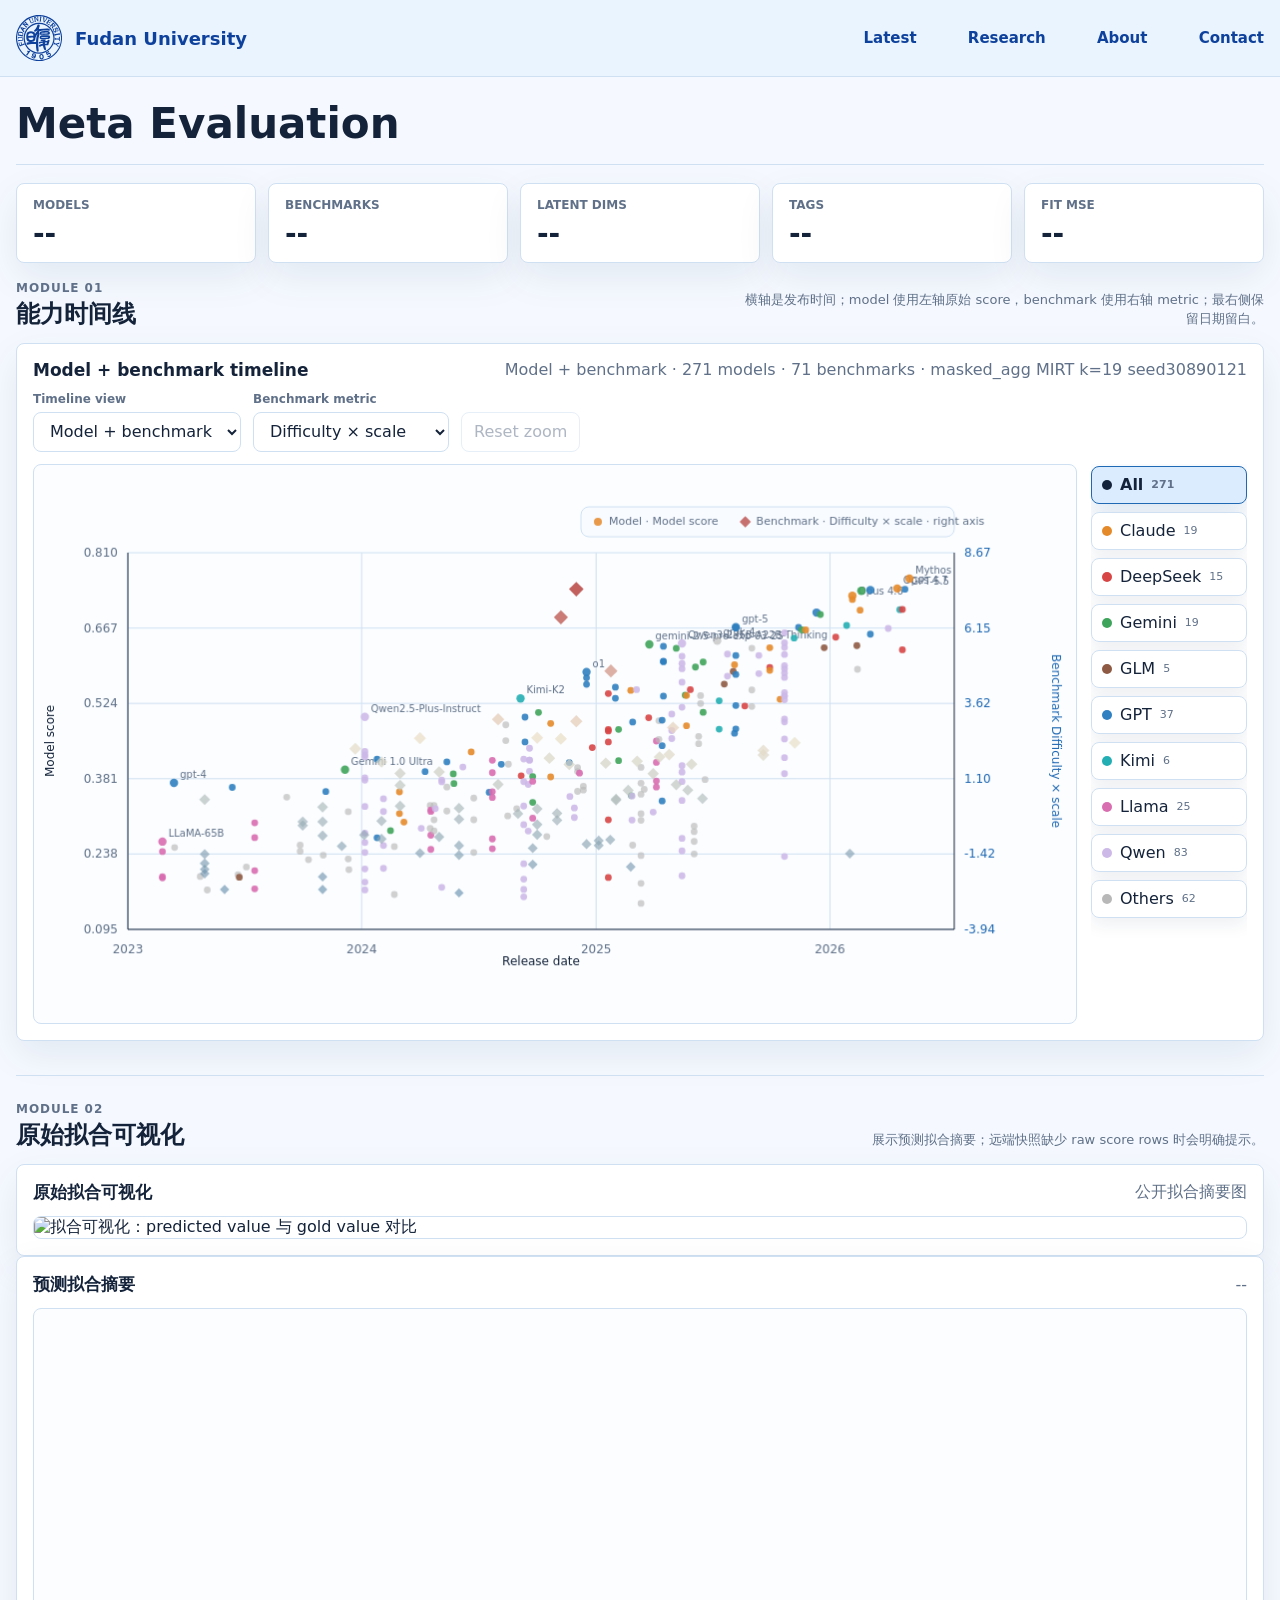
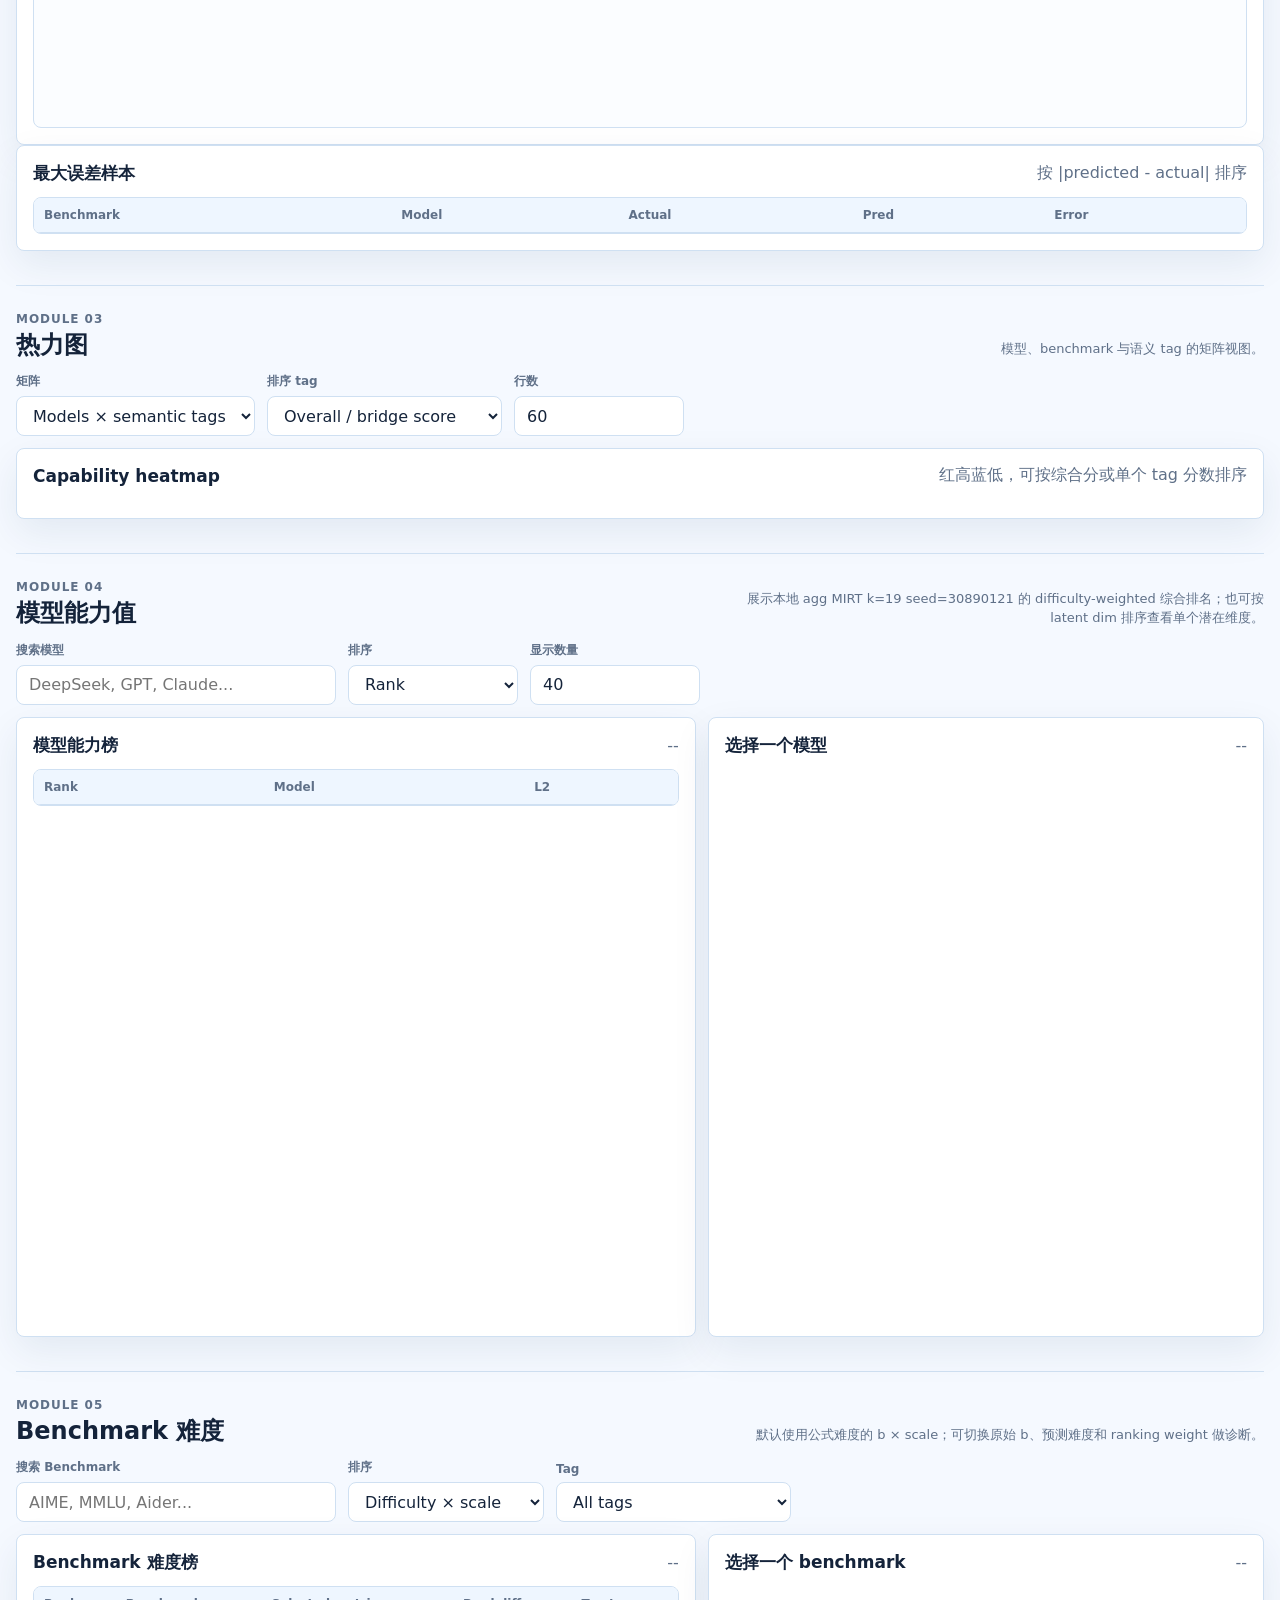
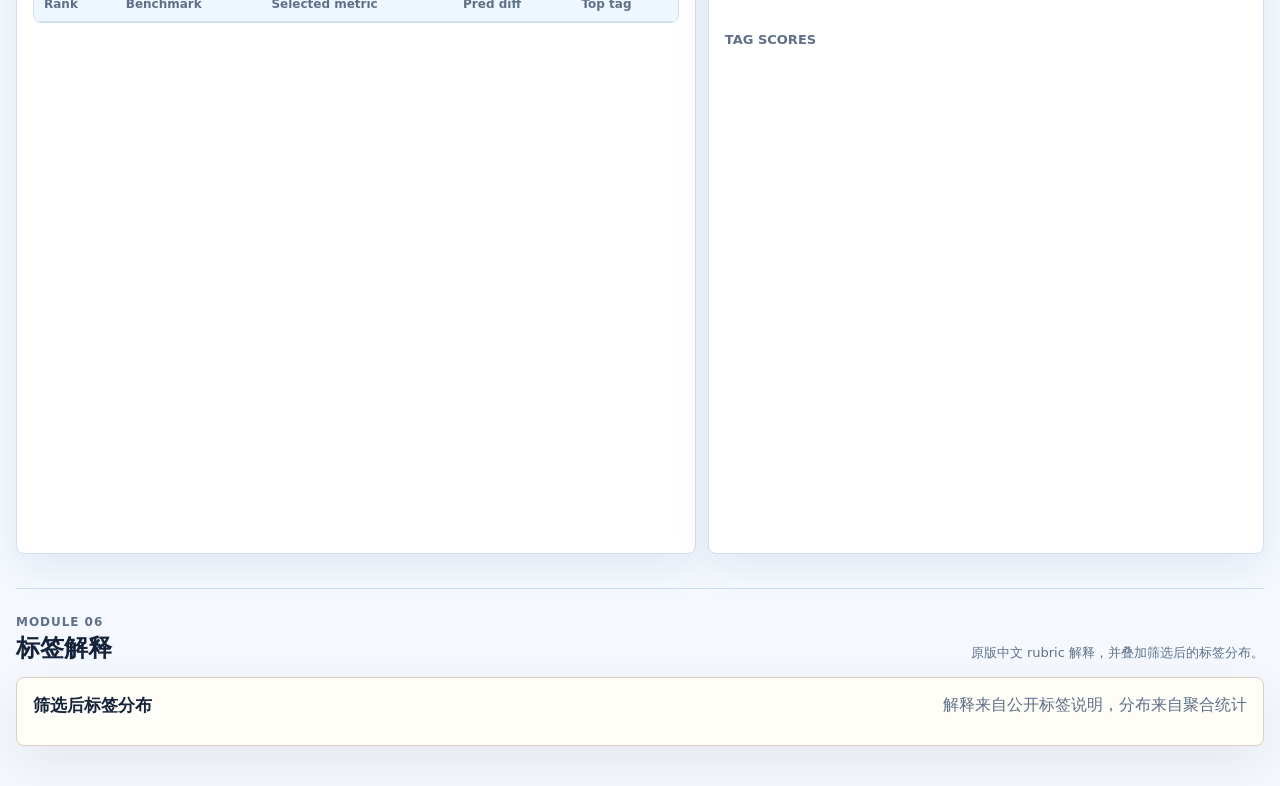
==== index.html @ e94e8620 "Place heatmap tag labels to the left" ====
<!doctype html>
<html lang="zh-CN">
  <head>
    <meta charset="UTF-8" />
    <meta name="viewport" content="width=device-width, initial-scale=1.0" />
    <meta name="theme-color" content="#eaf4ff" />
    <meta http-equiv="Cache-Control" content="no-store" />
    <meta http-equiv="Pragma" content="no-cache" />
    <meta http-equiv="Expires" content="0" />
    <title>Meta Evaluation</title>
    <link rel="stylesheet" href="./styles.css?v=20260707-heatmap-tag-left-noavg" />
  </head>
  <body class="hero-mode">
    <nav class="site-topbar" aria-label="Primary navigation">
      <div class="site-topbar-inner">
        <a class="fudan-brand" href="#" aria-label="Fudan University">
          <img class="fudan-mark" src="./assets/fudan-logo.svg" alt="" />
          <span class="fudan-name">Fudan University</span>
        </a>
        <div class="site-nav-links">
          <a href="#timelineView">Latest</a>
          <a href="#modelsView">Research</a>
          <a href="#tagsView">About</a>
          <a href="#tagsView">Contact</a>
        </div>
      </div>
    </nav>
    <main class="shell">
      <header class="masthead">
        <div>
          <h1>Meta Evaluation</h1>
        </div>
        <div class="run-meta" hidden>
          <span id="runSource">Loading data...</span>
          <select id="trainingRun" aria-label="训练设置"></select>
          <span id="runConfigMeta"></span>
        </div>
      </header>

      <section class="stats-grid" aria-label="数据概览">
        <div class="stat"><span>Models</span><strong id="modelCount">--</strong></div>
        <div class="stat"><span>Benchmarks</span><strong id="benchmarkCount">--</strong></div>
        <div class="stat"><span>Latent dims</span><strong id="dimensionCount">--</strong></div>
        <div class="stat"><span>Tags</span><strong id="tagCount">--</strong></div>
        <div class="stat"><span>Fit MSE</span><strong id="fitMse">--</strong></div>
      </section>

      <section class="view active" id="timelineView">
        <div class="module-title">
          <div>
            <p class="eyebrow">Module 01</p>
            <h2>能力时间线</h2>
          </div>
          <span>横轴是发布时间；model 使用左轴原始 score，benchmark 使用右轴 metric；最右侧保留日期留白。</span>
        </div>
        <section class="panel">
          <div class="panel-head">
            <h2>Model + benchmark timeline</h2>
            <span id="timelineSummary">--</span>
          </div>
          <div class="toolbar compact-toolbar">
            <label class="field compact">
              <span>Timeline view</span>
              <select id="timelineViewMode">
                <option value="combined" selected>Model + benchmark</option>
                <option value="models">Models only</option>
                <option value="benchmarks">Benchmarks only</option>
              </select>
            </label>
            <label class="field compact">
              <span>Benchmark metric</span>
              <select id="benchmarkTimelineMetric">
                <option value="difficulty_b_scaled" selected>Difficulty × scale</option>
                <option value="difficulty_b">Difficulty b</option>
                <option value="difficulty_score">Predicted difficulty</option>
                <option value="difficulty_weight">Difficulty weight</option>
              </select>
            </label>
            <button id="resetTimelineZoom" class="tool-button" type="button" disabled title="Mouse wheel to zoom; drag after zooming to pan">Reset zoom</button>
          </div>
          <div class="timeline-frame">
            <div class="timeline-chart">
              <canvas id="timelineCanvas" width="1200" height="560"></canvas>
              <div id="timelineHitLayer" class="timeline-hit-layer"></div>
              <div id="timelineTooltip" class="timeline-tooltip" hidden></div>
            </div>
            <div id="canvasFamilyLegend" class="canvas-family-legend" aria-label="Model family filter"></div>
          </div>
        </section>
      </section>

      <section class="view active" id="fitView">
        <div class="module-title">
          <div>
            <p class="eyebrow">Module 02</p>
            <h2>原始拟合可视化</h2>
          </div>
          <span>展示预测拟合摘要；远端快照缺少 raw score rows 时会明确提示。</span>
        </div>
        <section class="panel fit-image-panel">
          <div class="panel-head">
            <h2>原始拟合可视化</h2>
            <span id="fitImageSource">公开拟合摘要图</span>
          </div>
          <div class="fit-image-wrap">
            <img id="fitImage" src="" alt="拟合可视化：predicted value 与 gold value 对比" />
          </div>
        </section>
        <section class="panel">
          <div class="panel-head">
            <h2>预测拟合摘要</h2>
            <span id="fitSummary">--</span>
          </div>
          <canvas id="fitCanvas" width="900" height="420"></canvas>
        </section>
        <section class="panel">
          <div class="panel-head">
            <h2>最大误差样本</h2>
            <span>按 |predicted - actual| 排序</span>
          </div>
          <div class="table-wrap">
            <table>
              <thead>
                <tr><th>Benchmark</th><th>Model</th><th>Actual</th><th>Pred</th><th>Error</th></tr>
              </thead>
              <tbody id="fitTable"></tbody>
            </table>
          </div>
        </section>
      </section>

      <section class="view active" id="heatmapsView">
        <div class="module-title">
          <div>
            <p class="eyebrow">Module 03</p>
            <h2>热力图</h2>
          </div>
          <span>模型、benchmark 与语义 tag 的矩阵视图。</span>
        </div>
        <div class="toolbar">
          <label class="field compact">
            <span>矩阵</span>
            <select id="heatmapType">
              <option value="modelTags" selected>Models × semantic tags</option>
              <option value="models">Models capability</option>
              <option value="benchmarks">Benchmarks difficulty</option>
            </select>
          </label>
          <label class="field compact">
            <span>排序 tag</span>
            <select id="heatmapSortTag">
              <option value="">Overall / bridge score</option>
            </select>
          </label>
          <label class="field compact">
            <span>行数</span>
            <input id="heatmapLimit" type="number" min="10" max="120" step="10" value="60" />
          </label>
        </div>
        <section class="panel">
          <div class="panel-head">
            <h2 id="heatmapTitle">Capability heatmap</h2>
            <span>红高蓝低，可按综合分或单个 tag 分数排序</span>
          </div>
          <div id="heatmap" class="heatmap"></div>
        </section>
      </section>

      <section class="view active" id="modelsView">
        <div class="module-title">
          <div>
            <p class="eyebrow">Module 04</p>
            <h2>模型能力值</h2>
          </div>
          <span>展示本地 agg MIRT k=19 seed=30890121 的 difficulty-weighted 综合排名；也可按 latent dim 排序查看单个潜在维度。</span>
        </div>
        <div class="toolbar">
          <label class="field">
            <span>搜索模型</span>
            <input id="modelSearch" type="search" placeholder="DeepSeek, GPT, Claude..." />
          </label>
          <label class="field compact">
            <span>排序</span>
            <select id="modelSort"></select>
          </label>
          <label class="field compact">
            <span>显示数量</span>
            <input id="modelLimit" type="number" min="5" max="208" step="5" value="40" />
          </label>
        </div>
        <div class="split">
          <section class="panel table-panel">
            <div class="panel-head">
              <h2>模型能力榜</h2>
              <span id="modelResultCount">--</span>
            </div>
            <div class="table-wrap">
              <table>
                <thead>
                  <tr><th>Rank</th><th>Model</th><th>L2</th></tr>
                </thead>
                <tbody id="modelTable"></tbody>
              </table>
            </div>
          </section>
          <section class="panel detail-panel">
            <div class="panel-head">
              <h2 id="modelDetailTitle">选择一个模型</h2>
              <span id="modelDetailScore">--</span>
            </div>
            <div id="modelBars" class="bar-list"></div>
          </section>
        </div>
      </section>

      <section class="view active" id="benchmarksView">
        <div class="module-title">
          <div>
            <p class="eyebrow">Module 05</p>
            <h2>Benchmark 难度</h2>
          </div>
          <span>默认使用公式难度的 b × scale；可切换原始 b、预测难度和 ranking weight 做诊断。</span>
        </div>
        <div class="toolbar">
          <label class="field">
            <span>搜索 Benchmark</span>
            <input id="benchmarkSearch" type="search" placeholder="AIME, MMLU, Aider..." />
          </label>
          <label class="field compact">
            <span>排序</span>
            <select id="benchmarkSort"></select>
          </label>
          <label class="field compact">
            <span>Tag</span>
            <select id="tagFilter"></select>
          </label>
        </div>
        <div class="split">
          <section class="panel table-panel">
            <div class="panel-head">
              <h2>Benchmark 难度榜</h2>
              <span id="benchmarkResultCount">--</span>
            </div>
            <div class="table-wrap">
              <table>
                <thead>
                  <tr><th>Rank</th><th>Benchmark</th><th>Selected metric</th><th>Pred diff</th><th>Top tag</th></tr>
                </thead>
                <tbody id="benchmarkTable"></tbody>
              </table>
            </div>
          </section>
          <section class="panel detail-panel">
            <div class="panel-head">
              <h2 id="benchmarkDetailTitle">选择一个 benchmark</h2>
              <span id="benchmarkDetailScore">--</span>
            </div>
            <div id="benchmarkTags" class="tag-row"></div>
            <h3>Tag scores</h3>
            <div id="benchmarkBars" class="bar-list"></div>
          </section>
        </div>
      </section>

      <section class="view active" id="tagsView">
        <div class="module-title">
          <div>
            <p class="eyebrow">Module 06</p>
            <h2>标签解释</h2>
          </div>
          <span>原版中文 rubric 解释，并叠加筛选后的标签分布。</span>
        </div>
        <section class="panel">
          <div class="panel-head">
            <h2>筛选后标签分布</h2>
            <span>解释来自公开标签说明，分布来自聚合统计</span>
          </div>
          <div id="tagCards" class="tag-grid"></div>
        </section>
      </section>
    </main>

    <script src="./app.js?v=20260707-heatmap-tag-left-noavg"></script>
  </body>
</html>
---- styles.css ----
:root {
  color-scheme: light;
  --bg: #f5f9ff;
  --surface: #ffffff;
  --surface-2: #eef6ff;
  --ink: #14233a;
  --muted: #5f7088;
  --line: #cfe0f2;
  --blue: #1f68b3;
  --teal: #168979;
  --red: #bb4a4a;
  --amber: #a46e1f;
  --green: #4b7f52;
  --shadow: 0 14px 38px rgba(18, 52, 89, 0.08);
}

* {
  box-sizing: border-box;
}

body {
  margin: 0;
  min-height: 100vh;
  background: var(--bg);
  color: var(--ink);
  font-family: Inter, ui-sans-serif, system-ui, -apple-system, BlinkMacSystemFont, "Segoe UI", "PingFang SC", "Microsoft YaHei", sans-serif;
}

a {
  color: inherit;
  text-decoration: none;
}

button,
input,
select {
  font: inherit;
}

.site-topbar {
  background: #eaf4ff;
  border-bottom: 1px solid var(--line);
}

.site-topbar-inner {
  display: flex;
  align-items: center;
  justify-content: space-between;
  gap: 36px;
  width: min(1440px, calc(100vw - 32px));
  min-height: 76px;
  margin: 0 auto;
}

.fudan-brand {
  display: inline-flex;
  align-items: center;
  gap: 13px;
  color: #0e419c;
  font-weight: 800;
}

.fudan-mark {
  display: block;
  width: 46px;
  height: 46px;
  flex: 0 0 auto;
}

.fudan-name {
  font-size: 18px;
  letter-spacing: 0;
}

.site-nav-links {
  display: flex;
  align-items: center;
  justify-content: flex-end;
  gap: clamp(22px, 4vw, 54px);
  color: #0e419c;
  font-size: 15px;
  font-weight: 760;
}

.site-nav-links a {
  padding: 10px 0;
}

.site-nav-links a:hover {
  color: #072d6b;
}

.shell {
  width: min(1440px, calc(100vw - 32px));
  margin: 0 auto;
  padding: 24px 0 40px;
}

.masthead {
  display: flex;
  align-items: end;
  justify-content: space-between;
  gap: 24px;
  padding-bottom: 18px;
  border-bottom: 1px solid var(--line);
}

.eyebrow,
.stat span,
.field span,
.panel-head span,
td small {
  color: var(--muted);
}

.eyebrow {
  margin: 0 0 6px;
  font-size: 12px;
  font-weight: 750;
  letter-spacing: 0.08em;
  text-transform: uppercase;
}

h1,
h2,
h3,
p {
  margin: 0;
}

h1 {
  font-size: clamp(25px, 4vw, 42px);
  line-height: 1.08;
  letter-spacing: 0;
}

h2 {
  font-size: 17px;
}

h3 {
  margin: 18px 0 10px;
  color: var(--muted);
  font-size: 13px;
  font-weight: 750;
  text-transform: uppercase;
}

.run-meta {
  max-width: 560px;
  color: var(--muted);
  font-size: 13px;
  line-height: 1.45;
  text-align: right;
  overflow-wrap: anywhere;
}

.run-meta select {
  display: block;
  width: min(560px, 48vw);
  margin: 7px 0 6px auto;
  text-align: left;
}

.stats-grid {
  display: grid;
  grid-template-columns: repeat(5, minmax(0, 1fr));
  gap: 12px;
  margin: 18px 0;
}

.stat,
.panel {
  border: 1px solid var(--line);
  border-radius: 8px;
  background: var(--surface);
  box-shadow: var(--shadow);
}

.stat {
  padding: 14px 16px;
}

.stat span {
  display: block;
  font-size: 12px;
  font-weight: 700;
  text-transform: uppercase;
}

.stat strong {
  display: block;
  margin-top: 8px;
  font-size: 28px;
  line-height: 1;
}

.view {
  display: block;
  scroll-margin-top: 18px;
}

.view + .view {
  margin-top: 34px;
  padding-top: 26px;
  border-top: 1px solid var(--line);
}

.module-title {
  display: flex;
  align-items: end;
  justify-content: space-between;
  gap: 18px;
  margin-bottom: 14px;
}

.module-title h2 {
  font-size: 24px;
  line-height: 1.15;
}

.module-title span {
  max-width: 520px;
  color: var(--muted);
  font-size: 13px;
  line-height: 1.45;
  text-align: right;
}

.toolbar {
  display: flex;
  flex-wrap: wrap;
  align-items: end;
  gap: 12px;
  margin-bottom: 12px;
}

.field {
  display: grid;
  gap: 6px;
  min-width: min(320px, 100%);
}

.field.compact {
  min-width: 170px;
}

.field span {
  font-size: 12px;
  font-weight: 700;
}

.tool-button {
  height: 40px;
  align-self: end;
  border: 1px solid var(--line);
  border-radius: 8px;
  background: var(--surface);
  color: var(--ink);
  padding: 0 12px;
  cursor: pointer;
}

.tool-button:disabled {
  color: var(--muted);
  cursor: default;
  opacity: 0.5;
}

input,
select {
  height: 40px;
  min-width: 0;
  border: 1px solid var(--line);
  border-radius: 8px;
  background: var(--surface);
  color: var(--ink);
  padding: 0 12px;
}

.split {
  display: grid;
  grid-template-columns: minmax(0, 1.1fr) minmax(360px, 0.9fr);
  gap: 12px;
}

.panel {
  min-width: 0;
  padding: 16px;
}

.table-panel,
.detail-panel {
  min-height: 620px;
}

.panel-head {
  display: flex;
  align-items: center;
  justify-content: space-between;
  gap: 12px;
  margin-bottom: 12px;
}

.table-wrap {
  max-height: 560px;
  overflow: auto;
  border: 1px solid var(--line);
  border-radius: 8px;
}

table {
  width: 100%;
  border-collapse: collapse;
  font-size: 13px;
}

th,
td {
  padding: 10px;
  border-bottom: 1px solid var(--line);
  text-align: left;
  vertical-align: middle;
}

th {
  position: sticky;
  top: 0;
  z-index: 1;
  background: var(--surface-2);
  color: var(--muted);
  font-size: 12px;
}

tr.selectable {
  cursor: pointer;
}

tr.selectable:hover,
tr.selectable.active {
  background: #eaf4ff;
}

td.name-cell {
  max-width: 360px;
  font-weight: 720;
  overflow-wrap: anywhere;
}

.bar-list {
  display: grid;
  gap: 7px;
}

.bar-row {
  display: grid;
  grid-template-columns: 58px minmax(0, 1fr) 76px;
  align-items: center;
  gap: 8px;
  font-size: 12px;
}

.tag-bars .bar-row {
  grid-template-columns: minmax(120px, 0.45fr) minmax(0, 1fr) 64px;
}

.tag-bars .bar-row > span {
  min-width: 0;
  overflow: hidden;
  text-overflow: ellipsis;
  white-space: nowrap;
}

.bar-track {
  position: relative;
  height: 16px;
  overflow: hidden;
  border-radius: 4px;
  background: #e6f0fb;
}

.bar-zero {
  position: absolute;
  top: 0;
  bottom: 0;
  width: 1px;
  background: rgba(20, 35, 58, 0.22);
}

.bar-fill {
  position: absolute;
  top: 0;
  bottom: 0;
  border-radius: 4px;
}

.bar-fill.positive {
  background: var(--teal);
}

.bar-fill.negative {
  background: var(--red);
}

.compact-bars .bar-row {
  grid-template-columns: 58px minmax(0, 1fr) 56px;
}

.tag-row {
  display: flex;
  flex-wrap: wrap;
  gap: 6px;
  min-height: 28px;
}

.pill {
  display: inline-flex;
  align-items: center;
  max-width: 100%;
  min-height: 24px;
  padding: 3px 8px;
  border: 1px solid #bdd7f2;
  border-radius: 6px;
  background: #eef7ff;
  color: #1d5f95;
  font-size: 12px;
  font-weight: 680;
  overflow-wrap: anywhere;
}

.heatmap {
  display: grid;
  gap: 2px;
  overflow: auto;
  max-height: 720px;
  padding-bottom: 4px;
}

.heat-scroll {
  display: grid;
  gap: 2px;
  max-height: 620px;
  overflow: auto;
}

.heat-footer-scroll {
  overflow: hidden;
}

.heat-row {
  display: grid;
  grid-template-columns: 220px repeat(var(--dim-count), var(--heat-cell-width, 48px));
  gap: 2px;
  align-items: center;
}

.heat-header-row {
  align-items: end;
  position: sticky;
  top: 0;
  z-index: 3;
  padding-bottom: 4px;
  background: var(--surface);
}

.heat-label {
  position: sticky;
  left: 0;
  z-index: 1;
  background: var(--surface);
  font-size: 12px;
  font-weight: 700;
  overflow: hidden;
  text-overflow: ellipsis;
  white-space: nowrap;
}

.heat-axis-label {
  z-index: 4;
  color: var(--muted);
  font-size: 12px;
  text-transform: uppercase;
}

.heat-col-label {
  display: flex;
  align-items: end;
  justify-content: center;
  width: var(--heat-cell-width, 48px);
  height: 56px;
  color: var(--muted);
  font-size: 10px;
  font-weight: 720;
  line-height: 1;
  writing-mode: vertical-rl;
  transform: rotate(180deg);
  overflow: hidden;
  text-overflow: ellipsis;
}

.heat-col-label span {
  display: block;
  max-height: 52px;
  overflow: hidden;
  text-overflow: ellipsis;
}

.heat-footer-row {
  align-items: start;
  padding-top: 8px;
  background: var(--surface);
}

.tag-heatmap {
  --heat-cell-width: 58px;
  gap: 0;
  max-height: none;
  overflow: hidden;
}

.tag-heatmap .heat-col-label {
  position: relative;
  align-items: initial;
  justify-content: initial;
  height: 124px;
  font-size: 11px;
  line-height: 1.15;
  overflow: visible;
  text-overflow: clip;
  transform: none;
  writing-mode: horizontal-tb;
}

.tag-heatmap .heat-col-label span {
  position: absolute;
  right: 50%;
  top: 10px;
  max-width: none;
  max-height: none;
  overflow: visible;
  text-align: right;
  text-overflow: clip;
  transform: rotate(-42deg);
  transform-origin: right top;
  white-space: nowrap;
}

.heat-cell {
  display: flex;
  align-items: center;
  justify-content: center;
  width: var(--heat-cell-width, 48px);
  height: 24px;
  border: 1px solid rgba(8, 43, 92, 0.22);
  border-radius: 3px;
  box-shadow: inset 0 0 0 1px rgba(255, 255, 255, 0.32);
  font-size: 10px;
  font-weight: 800;
  line-height: 1;
  text-align: center;
  font-variant-numeric: tabular-nums;
  text-shadow: 0 1px 1px rgba(0, 0, 0, 0.22);
}

.heat-cell span {
  display: block;
  max-width: calc(var(--heat-cell-width, 48px) - 4px);
  overflow: hidden;
  text-overflow: clip;
  white-space: nowrap;
}

.tag-grid {
  display: grid;
  grid-template-columns: repeat(auto-fill, minmax(260px, 1fr));
  gap: 12px;
}

.tag-card {
  border: 1px solid var(--line);
  border-radius: 8px;
  padding: 12px;
  background: var(--surface-2);
}

#tagsView .panel {
  border-color: #d8d2c5;
  background: #fffdf7;
  box-shadow: 0 18px 50px rgba(35, 31, 21, 0.08);
}

#tagsView .tag-card {
  border-color: #d8d2c5;
  background: #f8f6ef;
}

.tag-card h3 {
  margin: 0;
  color: var(--ink);
  text-transform: none;
  font-size: 14px;
  overflow-wrap: anywhere;
}

#tagsView .tag-card h3 {
  color: #1d2528;
}

.tag-card-head {
  display: flex;
  align-items: start;
  justify-content: space-between;
  gap: 10px;
  margin-bottom: 8px;
}

.tag-card-head span {
  flex: 0 0 auto;
  color: var(--muted);
  font-size: 11px;
  font-weight: 700;
}

#tagsView .tag-card-head span {
  color: #697176;
}

.tag-card strong {
  color: var(--blue);
}

#tagsView .tag-card strong {
  color: #2f6f9f;
}

.tag-card p {
  margin-top: 8px;
  color: var(--muted);
  font-size: 12px;
  line-height: 1.45;
}

#tagsView .tag-card p {
  color: #697176;
}

.tag-meter {
  height: 6px;
  margin-top: 10px;
  border-radius: 999px;
  background: #e6f0fb;
  overflow: hidden;
}

#tagsView .tag-meter {
  background: #e8e0d4;
}

.tag-meter span {
  display: block;
  height: 100%;
  border-radius: inherit;
  background: linear-gradient(90deg, #1f68b3, #67b7e7);
}

#tagsView .tag-meter span {
  background: linear-gradient(90deg, #2f6f9f, #bb4a4a);
}

.tag-stats {
  display: grid;
  grid-template-columns: repeat(4, minmax(0, 1fr));
  gap: 8px;
  margin: 10px 0 0;
}

.tag-stats div {
  min-width: 0;
}

.tag-stats dt {
  color: var(--muted);
  font-size: 10px;
  font-weight: 700;
  text-transform: uppercase;
}

#tagsView .tag-stats dt {
  color: #697176;
}

.tag-stats dd {
  margin: 2px 0 0;
  color: var(--ink);
  font-size: 12px;
  font-weight: 760;
}

#tagsView .tag-stats dd {
  color: #1d2528;
}

.tag-active-list {
  margin-top: 10px;
  border-top: 1px solid var(--line);
  padding-top: 8px;
}

#tagsView .tag-active-list {
  border-top-color: #d8d2c5;
}

.tag-active-list summary {
  cursor: pointer;
  color: var(--blue);
  font-size: 12px;
  font-weight: 760;
}

#tagsView .tag-active-list summary {
  color: #2f6f9f;
}

.tag-active-list ul {
  display: grid;
  gap: 4px;
  max-height: 220px;
  margin: 8px 0 0;
  padding: 0;
  overflow: auto;
  list-style: none;
}

.tag-active-list li {
  display: grid;
  grid-template-columns: minmax(0, 1fr) 42px;
  gap: 8px;
  align-items: center;
  color: var(--ink);
  font-size: 12px;
}

#tagsView .tag-active-list li {
  color: #1d2528;
}

.tag-active-list li span {
  overflow: hidden;
  text-overflow: ellipsis;
  white-space: nowrap;
}

.tag-active-list li strong {
  color: var(--muted);
  text-align: right;
}

#tagsView .tag-active-list li strong {
  color: #697176;
}

.tag-anchor-list li {
  grid-template-columns: 20px minmax(0, 1fr);
  align-items: start;
}

.tag-anchor-list li strong {
  text-align: right;
  line-height: 1.45;
}

.tag-anchor-list li span,
.tag-note-list li {
  overflow: visible;
  text-overflow: clip;
  white-space: normal;
  overflow-wrap: anywhere;
  line-height: 1.45;
}

.tag-note-list li {
  display: block;
}

#timelineCanvas {
  display: block;
  width: 100%;
  height: 560px;
  border: 1px solid var(--line);
  border-radius: 8px;
  background: #fbfdff;
}

.timeline-frame {
  display: grid;
  grid-template-columns: minmax(0, 1fr) 156px;
  align-items: stretch;
  gap: 14px;
}

.timeline-chart {
  position: relative;
  min-width: 0;
}

.canvas-family-legend {
  display: flex;
  flex-direction: column;
  gap: 8px;
  align-self: stretch;
  max-height: 560px;
  padding: 2px 0;
  overflow-y: auto;
}

.timeline-hit-layer {
  position: absolute;
  inset: 0;
  z-index: 2;
  pointer-events: none;
}

.timeline-hit {
  position: absolute;
  width: 18px;
  height: 18px;
  padding: 0;
  border: 0;
  border-radius: 50%;
  background: transparent;
  cursor: crosshair;
  pointer-events: none;
  transform: translate(-50%, -50%);
}

.legend-button {
  display: inline-flex;
  align-items: center;
  justify-content: flex-start;
  gap: 8px;
  min-height: 38px;
  width: 100%;
  padding: 7px 10px;
  border: 1px solid var(--line);
  border-radius: 8px;
  background: rgba(255, 255, 255, 0.96);
  color: var(--ink);
  cursor: pointer;
  box-shadow: 0 6px 18px rgba(18, 52, 89, 0.08);
  transition:
    background-color 180ms ease,
    border-color 180ms ease,
    box-shadow 180ms ease,
    transform 180ms ease,
    color 180ms ease;
}

.legend-button:hover {
  transform: translateX(-2px);
  border-color: #78aee0;
  background: #edf7ff;
  box-shadow: 0 9px 22px rgba(18, 52, 89, 0.11);
}

.legend-button.active {
  border-color: #1f68b3;
  background: #dcecff;
  font-weight: 760;
  box-shadow: 0 10px 24px rgba(31, 104, 179, 0.16);
}

.legend-button small {
  color: var(--muted);
  font-size: 11px;
}

.legend-dot {
  flex: 0 0 auto;
  width: 10px;
  height: 10px;
  border-radius: 50%;
}

@media (max-width: 820px) {
  .timeline-frame {
    grid-template-columns: 1fr;
  }

  .canvas-family-legend {
    display: grid;
    grid-template-columns: repeat(auto-fit, minmax(120px, 1fr));
    max-height: none;
  }

  .legend-button:hover {
    transform: none;
  }
}

.timeline-tooltip {
  position: absolute;
  z-index: 3;
  width: min(300px, calc(100% - 20px));
  padding: 8px 10px;
  border: 1px solid var(--line);
  border-radius: 8px;
  background: rgba(255, 255, 255, 0.98);
  box-shadow: 0 12px 28px rgba(18, 52, 89, 0.14);
  color: var(--ink);
  pointer-events: none;
}

.timeline-tooltip strong,
.timeline-tooltip span {
  display: block;
}

.timeline-tooltip strong {
  font-size: 12px;
  line-height: 1.3;
  overflow-wrap: anywhere;
}

.timeline-tooltip span {
  margin-top: 4px;
  color: var(--muted);
  font-size: 11px;
}

#fitCanvas {
  display: block;
  width: 100%;
  height: 420px;
  border: 1px solid var(--line);
  border-radius: 8px;
  background: #fbfdff;
}

.fit-image-panel {
  margin-top: 12px;
}

.fit-image-wrap {
  overflow: auto;
  max-height: min(82vh, 900px);
  border: 1px solid var(--line);
  border-radius: 8px;
  background: #fff;
}

.fit-image-wrap img {
  display: block;
  width: 100%;
  min-width: 900px;
  height: auto;
}

@media (max-width: 900px) {
  .site-topbar-inner {
    align-items: flex-start;
    flex-direction: column;
    gap: 12px;
    padding: 16px 0;
  }

  .site-nav-links {
    flex-wrap: wrap;
    justify-content: flex-start;
    gap: 18px 28px;
  }

  .masthead {
    align-items: start;
    flex-direction: column;
  }

  .run-meta {
    max-width: 100%;
    text-align: left;
  }

  .run-meta select {
    width: min(100%, 560px);
    margin-left: 0;
  }

  .module-title {
    align-items: start;
    flex-direction: column;
  }

  .module-title span {
    text-align: left;
  }

  .stats-grid {
    grid-template-columns: repeat(2, minmax(0, 1fr));
  }

  .split {
    grid-template-columns: 1fr;
  }

  .table-panel,
  .detail-panel {
    min-height: 0;
  }

  .heat-row {
    grid-template-columns: 150px repeat(var(--dim-count), var(--heat-cell-width, 24px));
  }

  .heat-cell {
    width: var(--heat-cell-width, 24px);
  }

  .heat-col-label {
    width: var(--heat-cell-width, 24px);
  }
}

@media (max-width: 560px) {
  .site-topbar-inner {
    width: min(100vw - 20px, 1440px);
  }

  .fudan-mark {
    width: 40px;
    height: 40px;
  }

  .fudan-name {
    font-size: 16px;
  }

  .site-nav-links {
    width: 100%;
    justify-content: space-between;
    gap: 10px;
    font-size: 14px;
  }

  .shell {
    width: min(100vw - 20px, 1440px);
    padding-top: 14px;
  }

  .stats-grid {
    grid-template-columns: 1fr;
  }

  .field,
  .field.compact {
    width: 100%;
  }

  .panel {
    padding: 12px;
  }

  .fit-image-wrap img {
    min-width: 720px;
  }

  th,
  td {
    padding: 8px;
  }
}
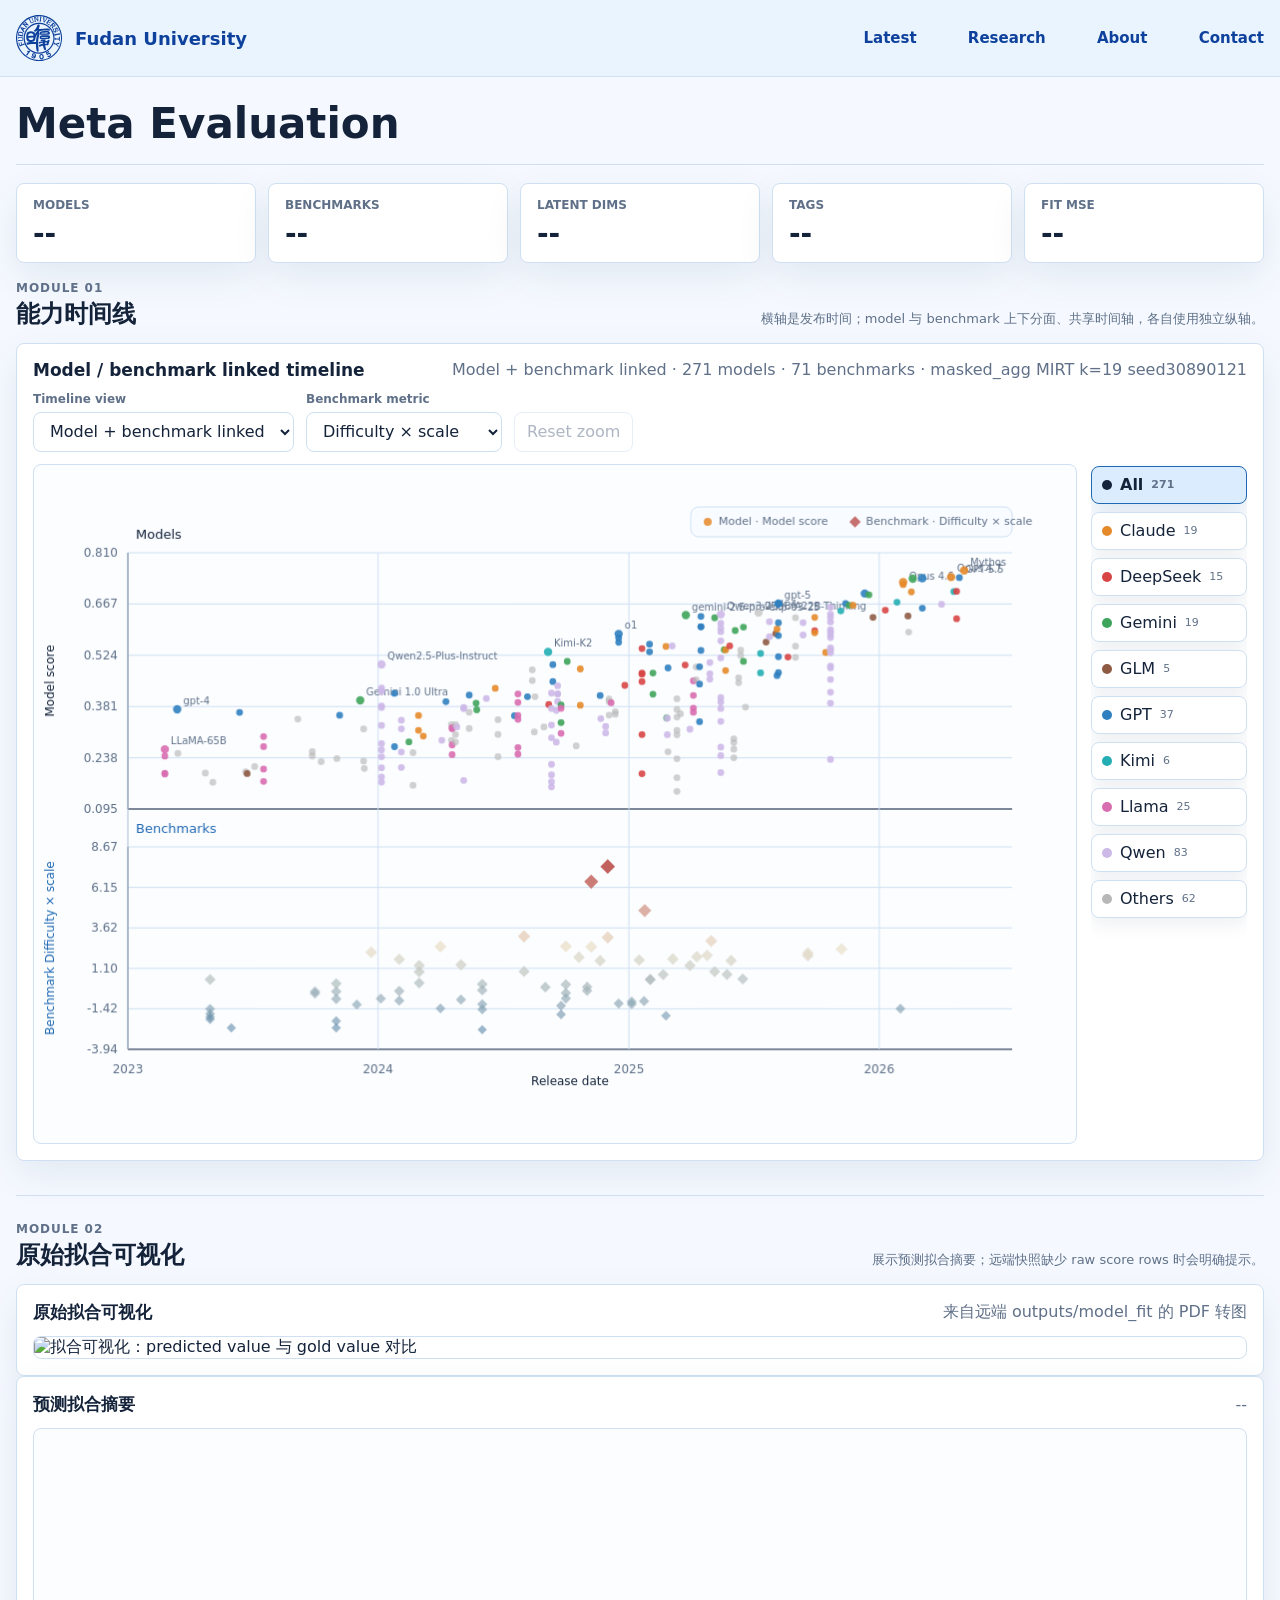
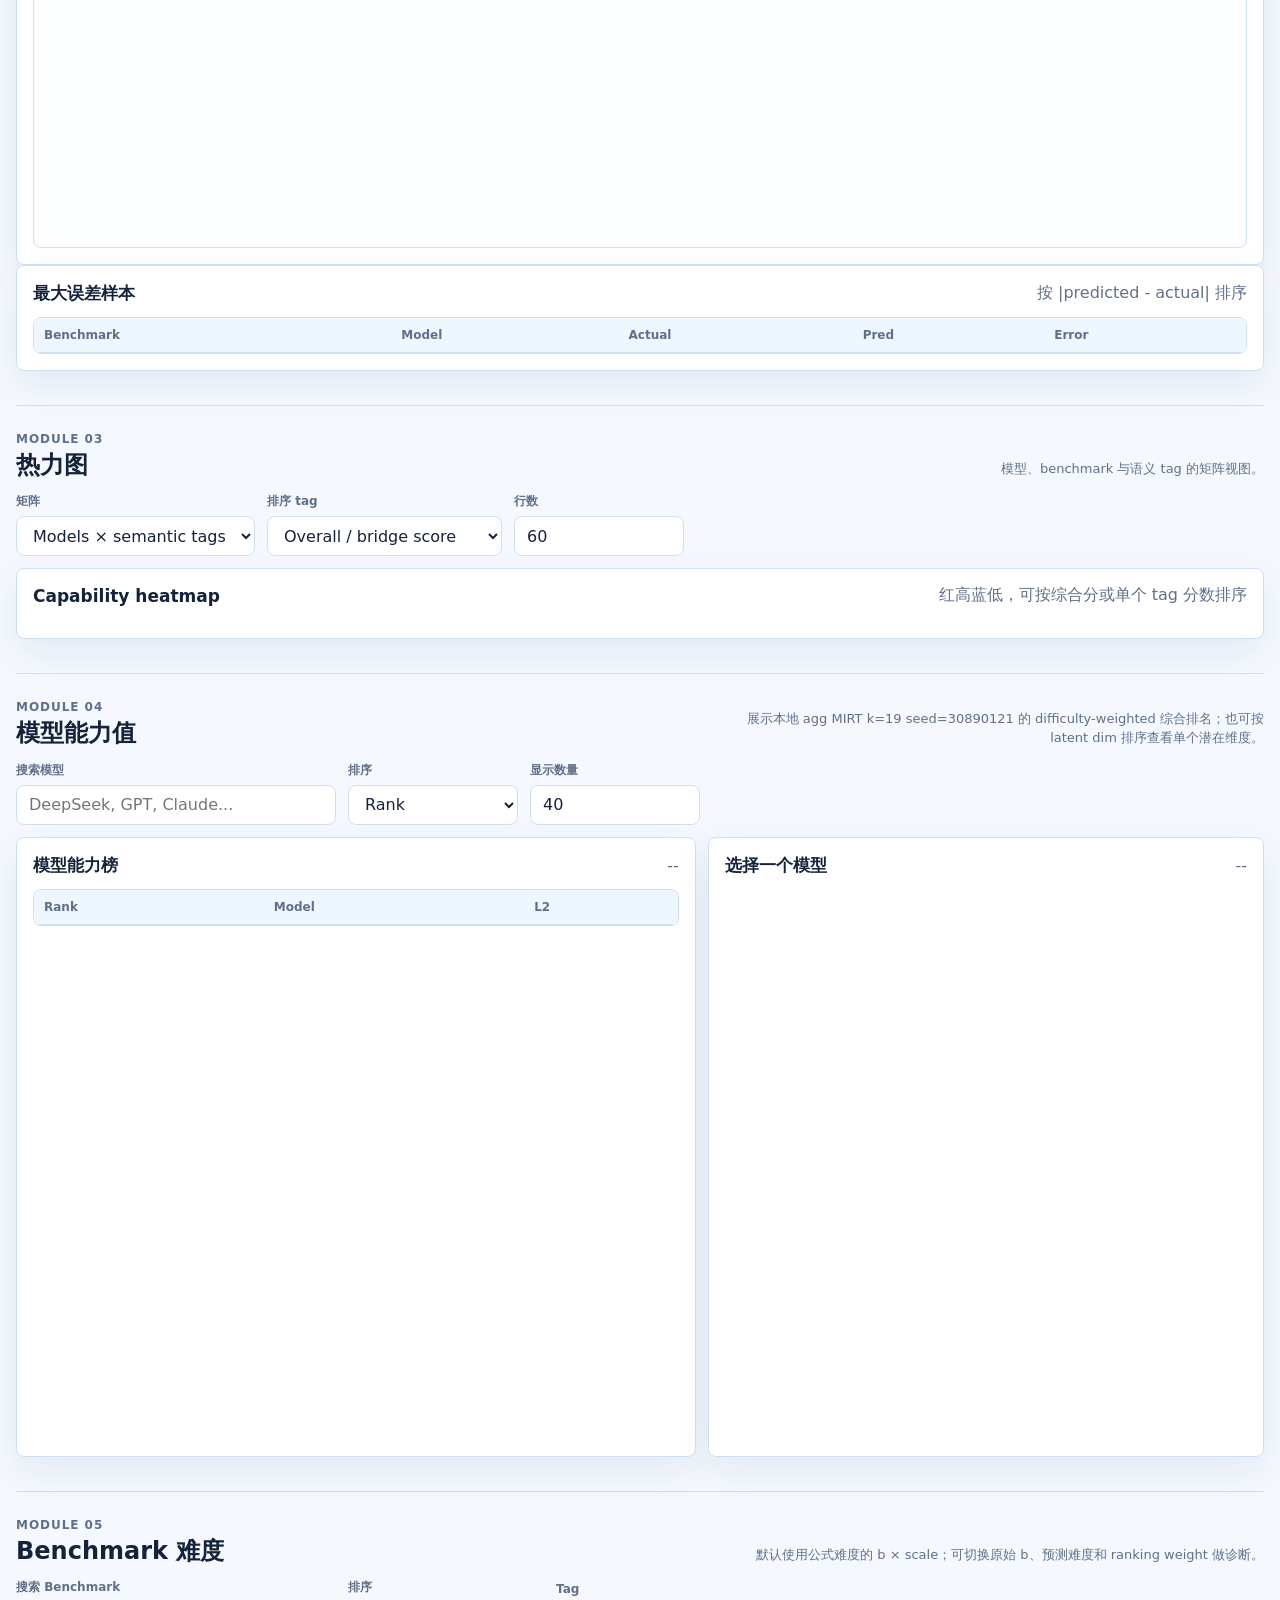
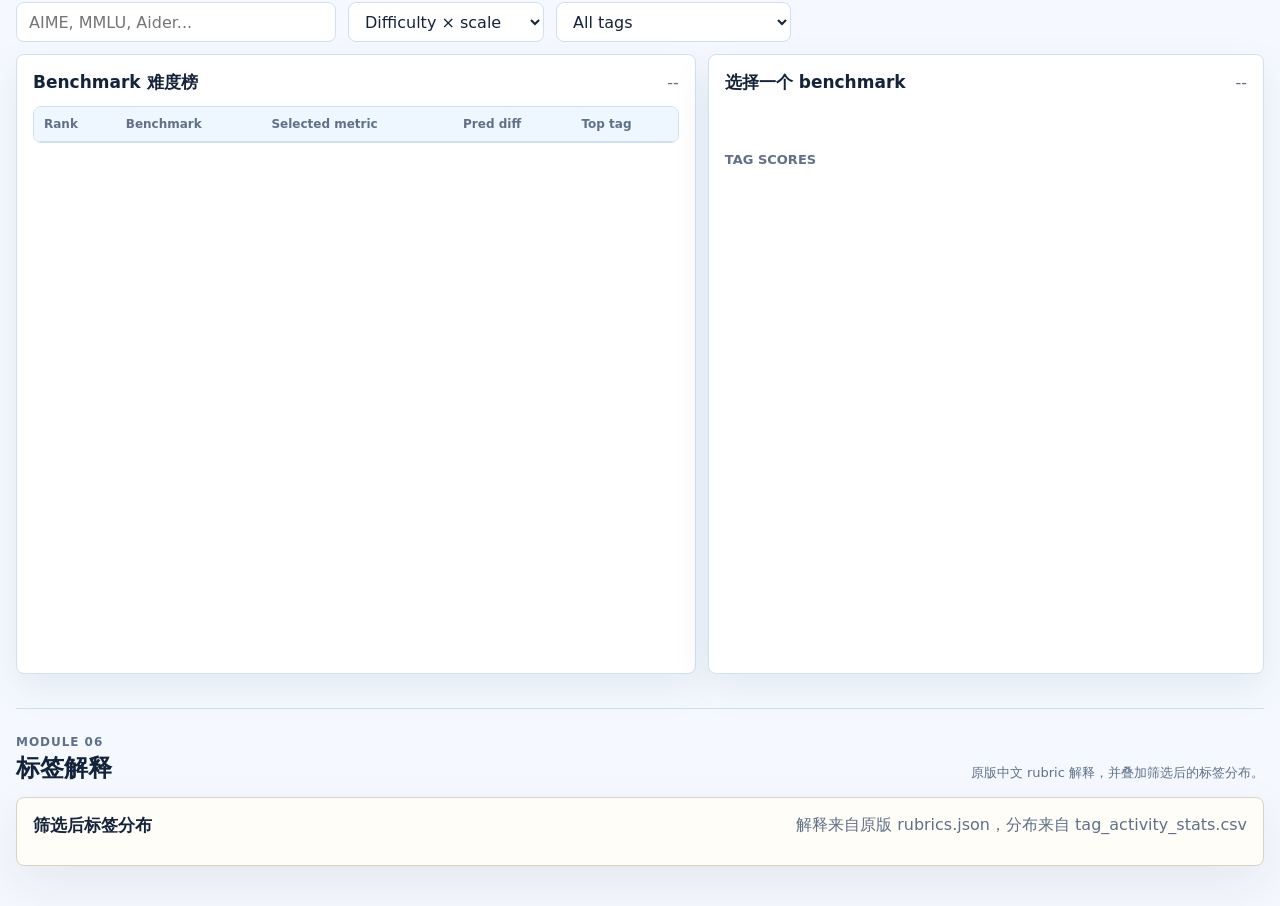
==== commit 2ae169f9: "Restore dashboard k19 seed30890121 heatmap" ====
--- a/index.html
+++ b/index.html
@@ -8,7 +8,7 @@
     <meta http-equiv="Pragma" content="no-cache" />
     <meta http-equiv="Expires" content="0" />
     <title>Meta Evaluation</title>
-    <link rel="stylesheet" href="./styles.css?v=20260707-heatmap-tag-left-noavg" />
+    <link rel="stylesheet" href="./styles.css?v=20260707-k19-seed30890121-tag-bridge" />
   </head>
   <body class="hero-mode">
     <nav class="site-topbar" aria-label="Primary navigation">
@@ -51,18 +51,18 @@
             <p class="eyebrow">Module 01</p>
             <h2>能力时间线</h2>
           </div>
-          <span>横轴是发布时间；model 使用左轴原始 score，benchmark 使用右轴 metric；最右侧保留日期留白。</span>
-        </div>
-        <section class="panel">
-          <div class="panel-head">
-            <h2>Model + benchmark timeline</h2>
+          <span>横轴是发布时间；model 与 benchmark 上下分面、共享时间轴，各自使用独立纵轴。</span>
+        </div>
+        <section class="panel">
+          <div class="panel-head">
+            <h2>Model / benchmark linked timeline</h2>
             <span id="timelineSummary">--</span>
           </div>
           <div class="toolbar compact-toolbar">
             <label class="field compact">
               <span>Timeline view</span>
               <select id="timelineViewMode">
-                <option value="combined" selected>Model + benchmark</option>
+                <option value="combined" selected>Model + benchmark linked</option>
                 <option value="models">Models only</option>
                 <option value="benchmarks">Benchmarks only</option>
               </select>
@@ -80,7 +80,7 @@
           </div>
           <div class="timeline-frame">
             <div class="timeline-chart">
-              <canvas id="timelineCanvas" width="1200" height="560"></canvas>
+              <canvas id="timelineCanvas" width="1200" height="680"></canvas>
               <div id="timelineHitLayer" class="timeline-hit-layer"></div>
               <div id="timelineTooltip" class="timeline-tooltip" hidden></div>
             </div>
@@ -100,7 +100,7 @@
         <section class="panel fit-image-panel">
           <div class="panel-head">
             <h2>原始拟合可视化</h2>
-            <span id="fitImageSource">公开拟合摘要图</span>
+            <span id="fitImageSource">来自远端 outputs/model_fit 的 PDF 转图</span>
           </div>
           <div class="fit-image-wrap">
             <img id="fitImage" src="" alt="拟合可视化：predicted value 与 gold value 对比" />
@@ -273,13 +273,13 @@
         <section class="panel">
           <div class="panel-head">
             <h2>筛选后标签分布</h2>
-            <span>解释来自公开标签说明，分布来自聚合统计</span>
+            <span>解释来自原版 rubrics.json，分布来自 tag_activity_stats.csv</span>
           </div>
           <div id="tagCards" class="tag-grid"></div>
         </section>
       </section>
     </main>
 
-    <script src="./app.js?v=20260707-heatmap-tag-left-noavg"></script>
+    <script src="./app.js?v=20260707-k19-seed30890121-tag-bridge"></script>
   </body>
 </html>
--- a/styles.css
+++ b/styles.css
@@ -785,7 +785,7 @@
 #timelineCanvas {
   display: block;
   width: 100%;
-  height: 560px;
+  height: 680px;
   border: 1px solid var(--line);
   border-radius: 8px;
   background: #fbfdff;
@@ -808,7 +808,7 @@
   flex-direction: column;
   gap: 8px;
   align-self: stretch;
-  max-height: 560px;
+  max-height: 680px;
   padding: 2px 0;
   overflow-y: auto;
 }
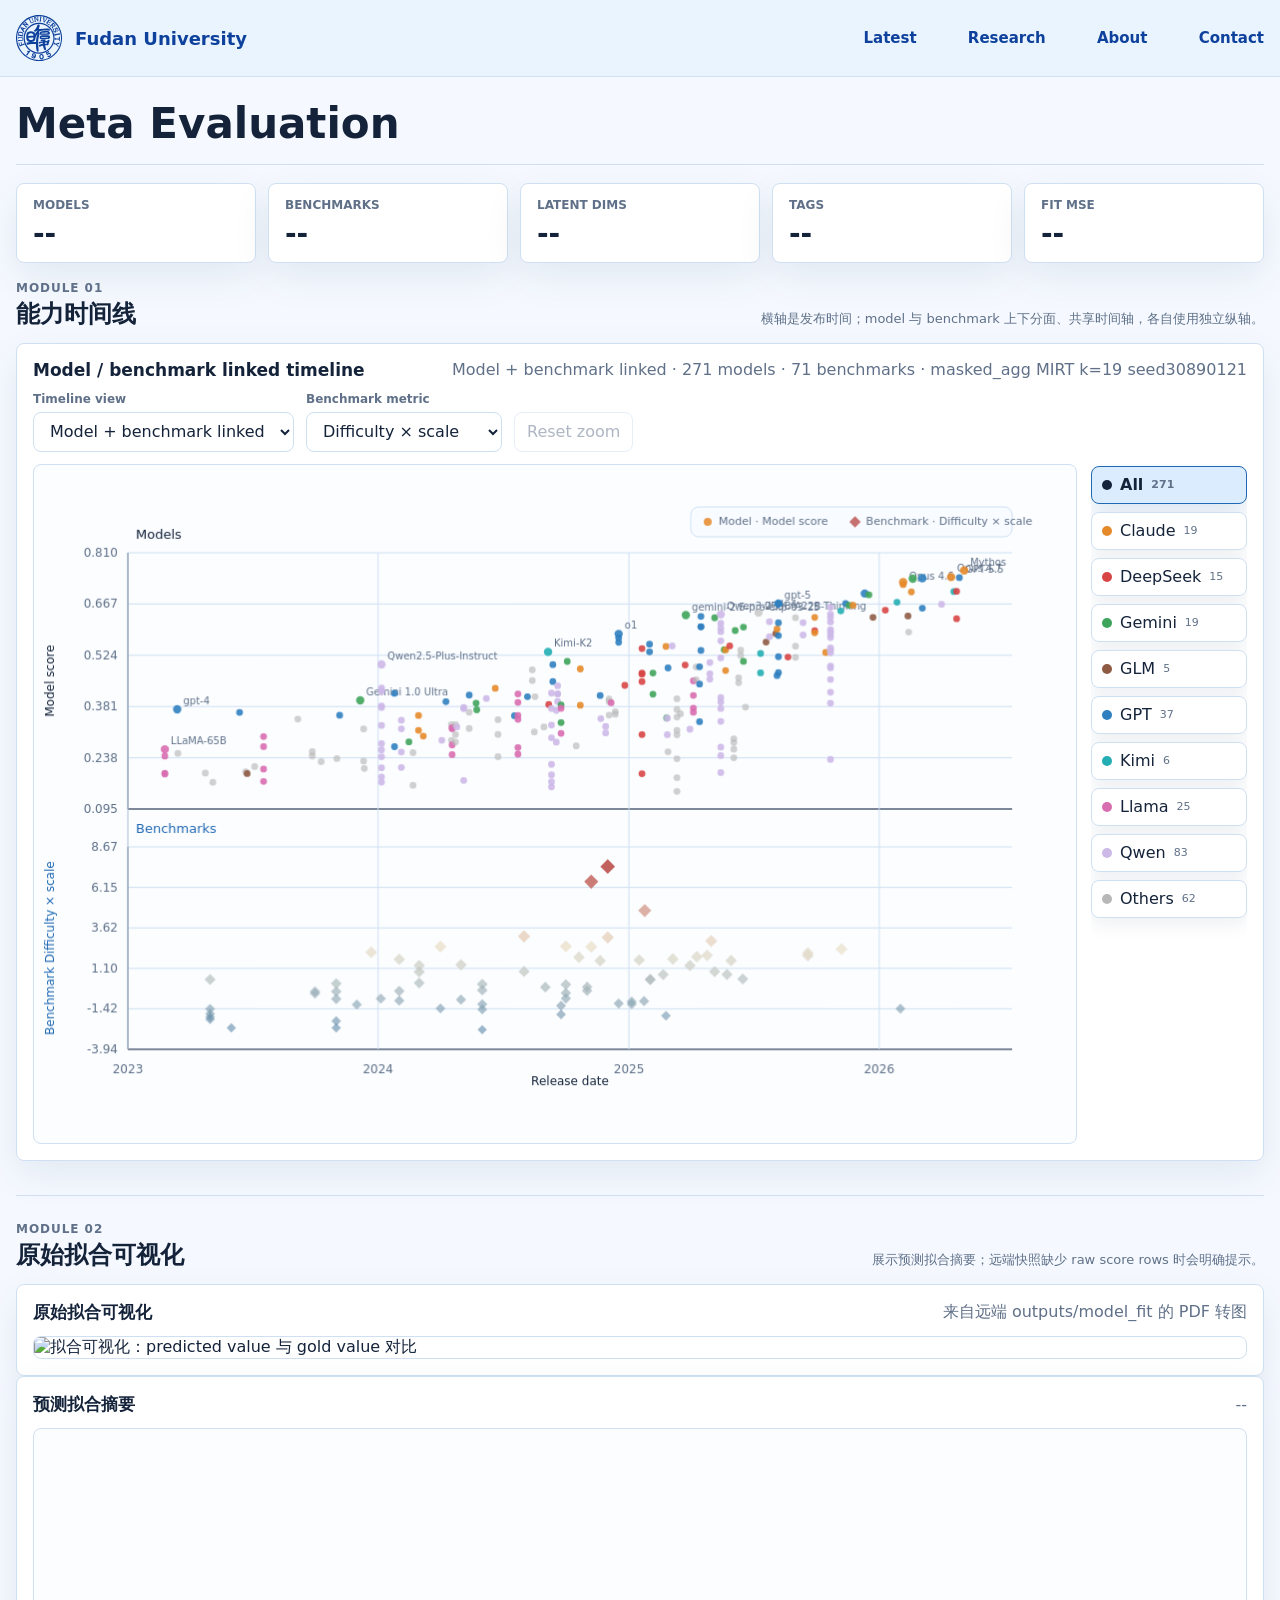
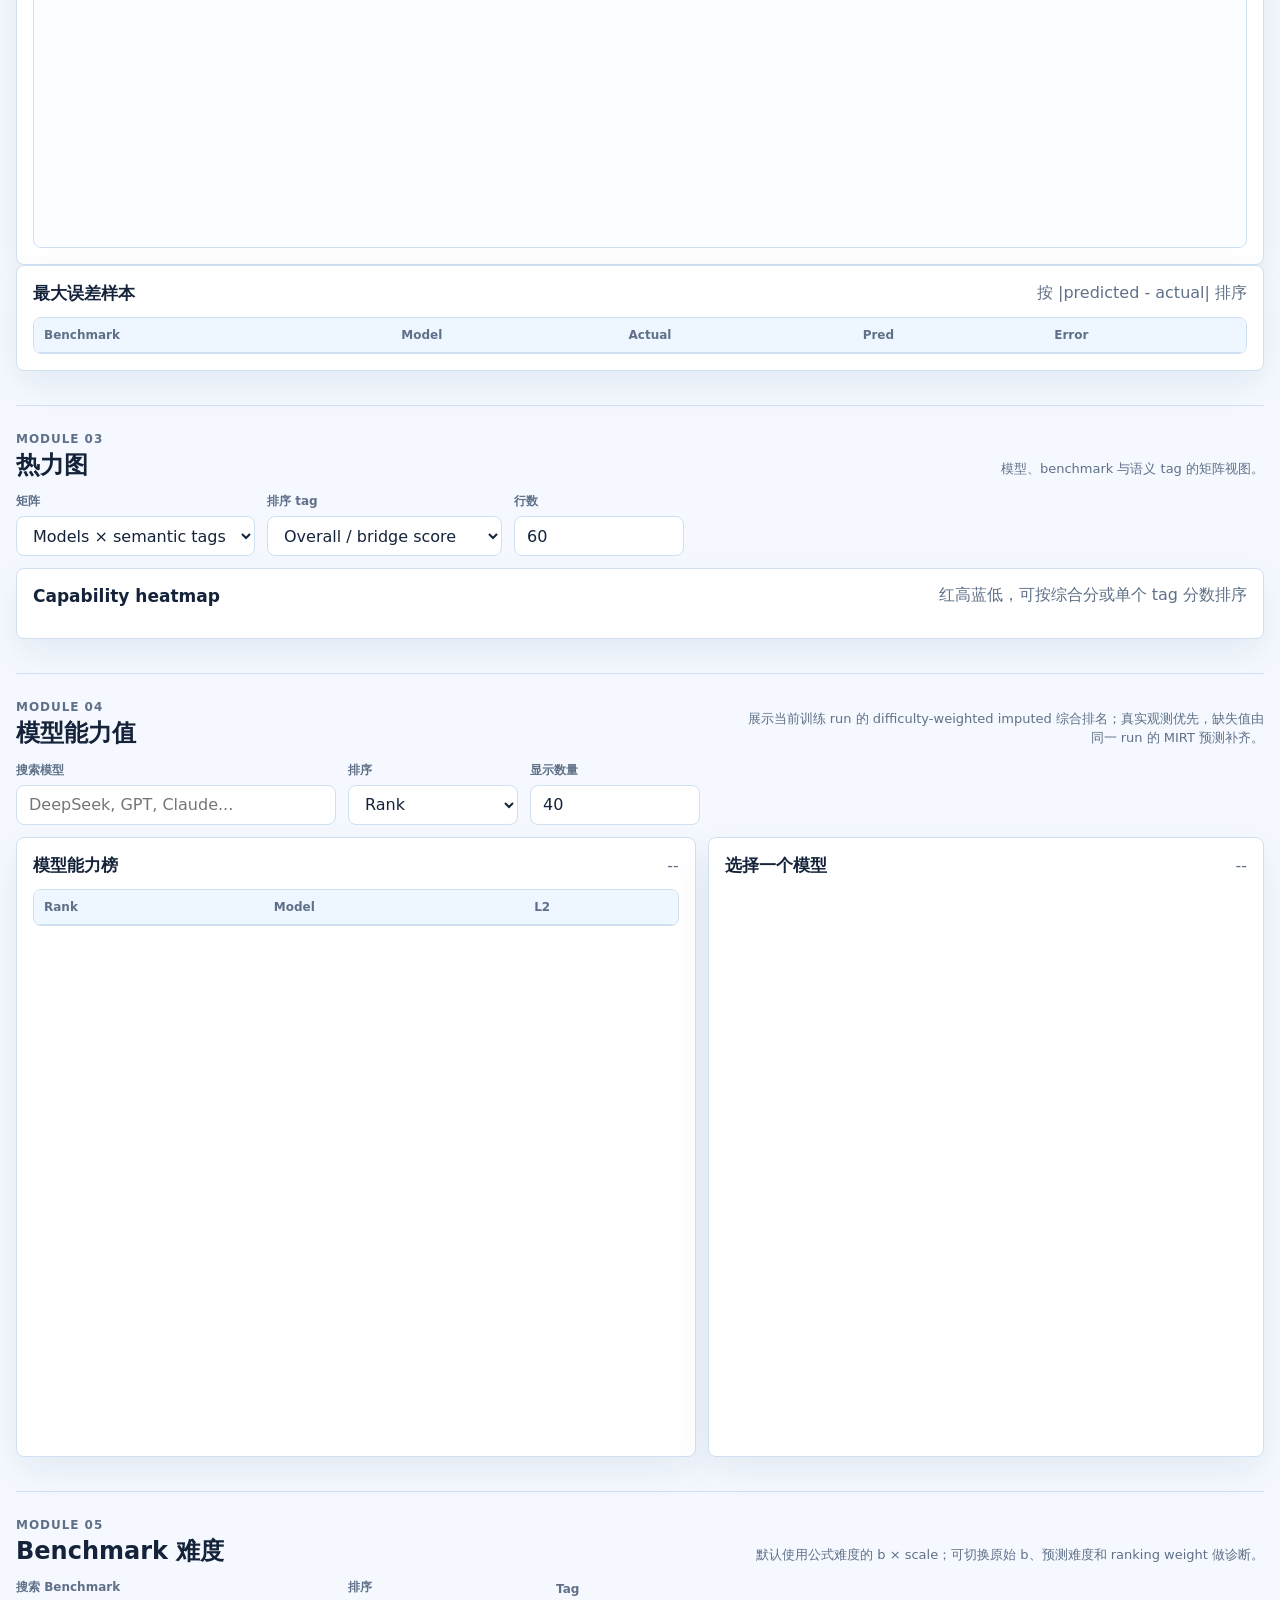
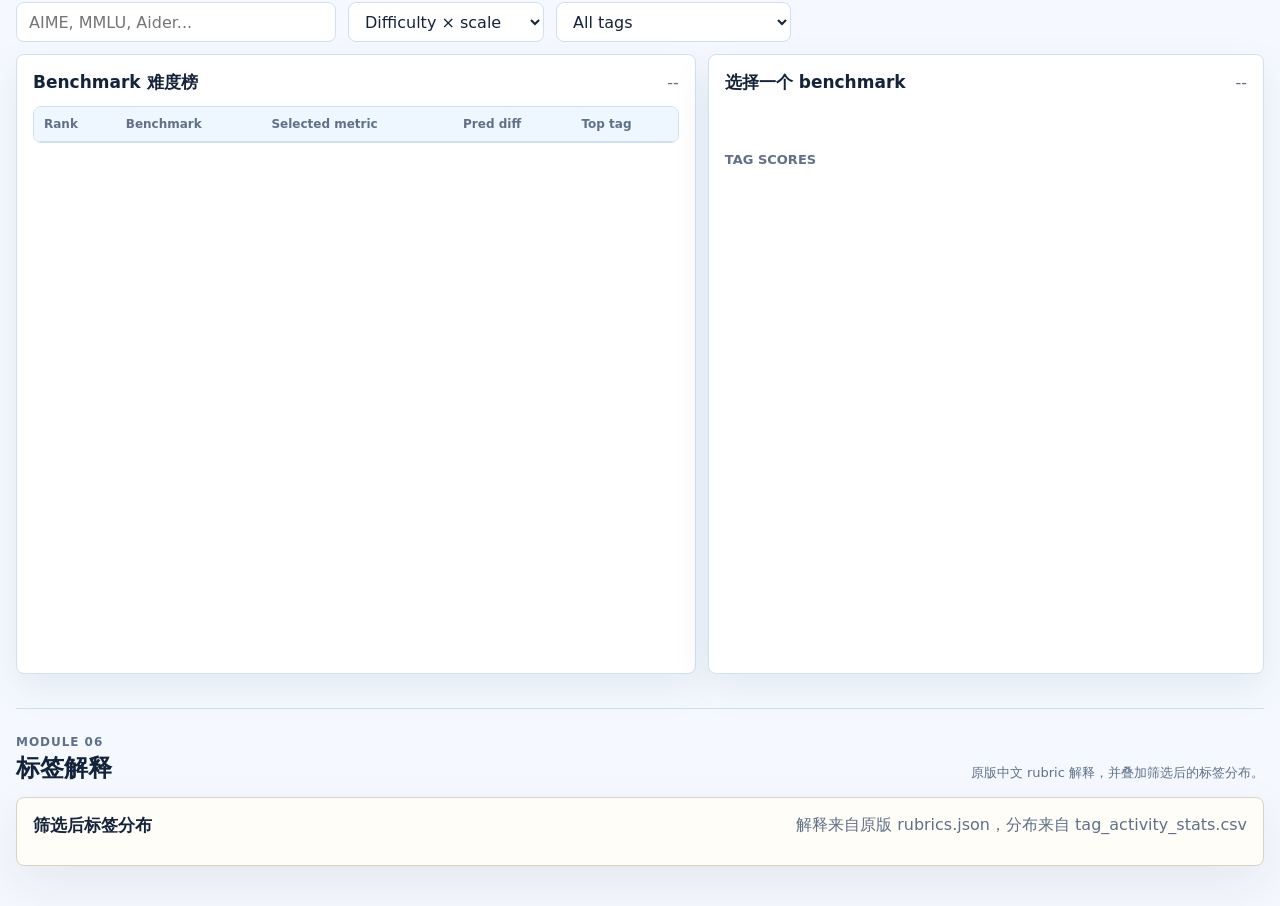
==== commit d26786f8: "Publish updated model capability rankings" ====
--- a/index.html
+++ b/index.html
@@ -8,7 +8,7 @@
     <meta http-equiv="Pragma" content="no-cache" />
     <meta http-equiv="Expires" content="0" />
     <title>Meta Evaluation</title>
-    <link rel="stylesheet" href="./styles.css?v=20260707-k19-seed30890121-tag-bridge" />
+    <link rel="stylesheet" href="./styles.css?v=20260713-freeze-finetune" />
   </head>
   <body class="hero-mode">
     <nav class="site-topbar" aria-label="Primary navigation">
@@ -172,7 +172,7 @@
             <p class="eyebrow">Module 04</p>
             <h2>模型能力值</h2>
           </div>
-          <span>展示本地 agg MIRT k=19 seed=30890121 的 difficulty-weighted 综合排名；也可按 latent dim 排序查看单个潜在维度。</span>
+          <span>展示当前训练 run 的 difficulty-weighted imputed 综合排名；真实观测优先，缺失值由同一 run 的 MIRT 预测补齐。</span>
         </div>
         <div class="toolbar">
           <label class="field">
@@ -280,6 +280,6 @@
       </section>
     </main>
 
-    <script src="./app.js?v=20260707-k19-seed30890121-tag-bridge"></script>
+    <script src="./app.js?v=20260713-freeze-finetune"></script>
   </body>
 </html>
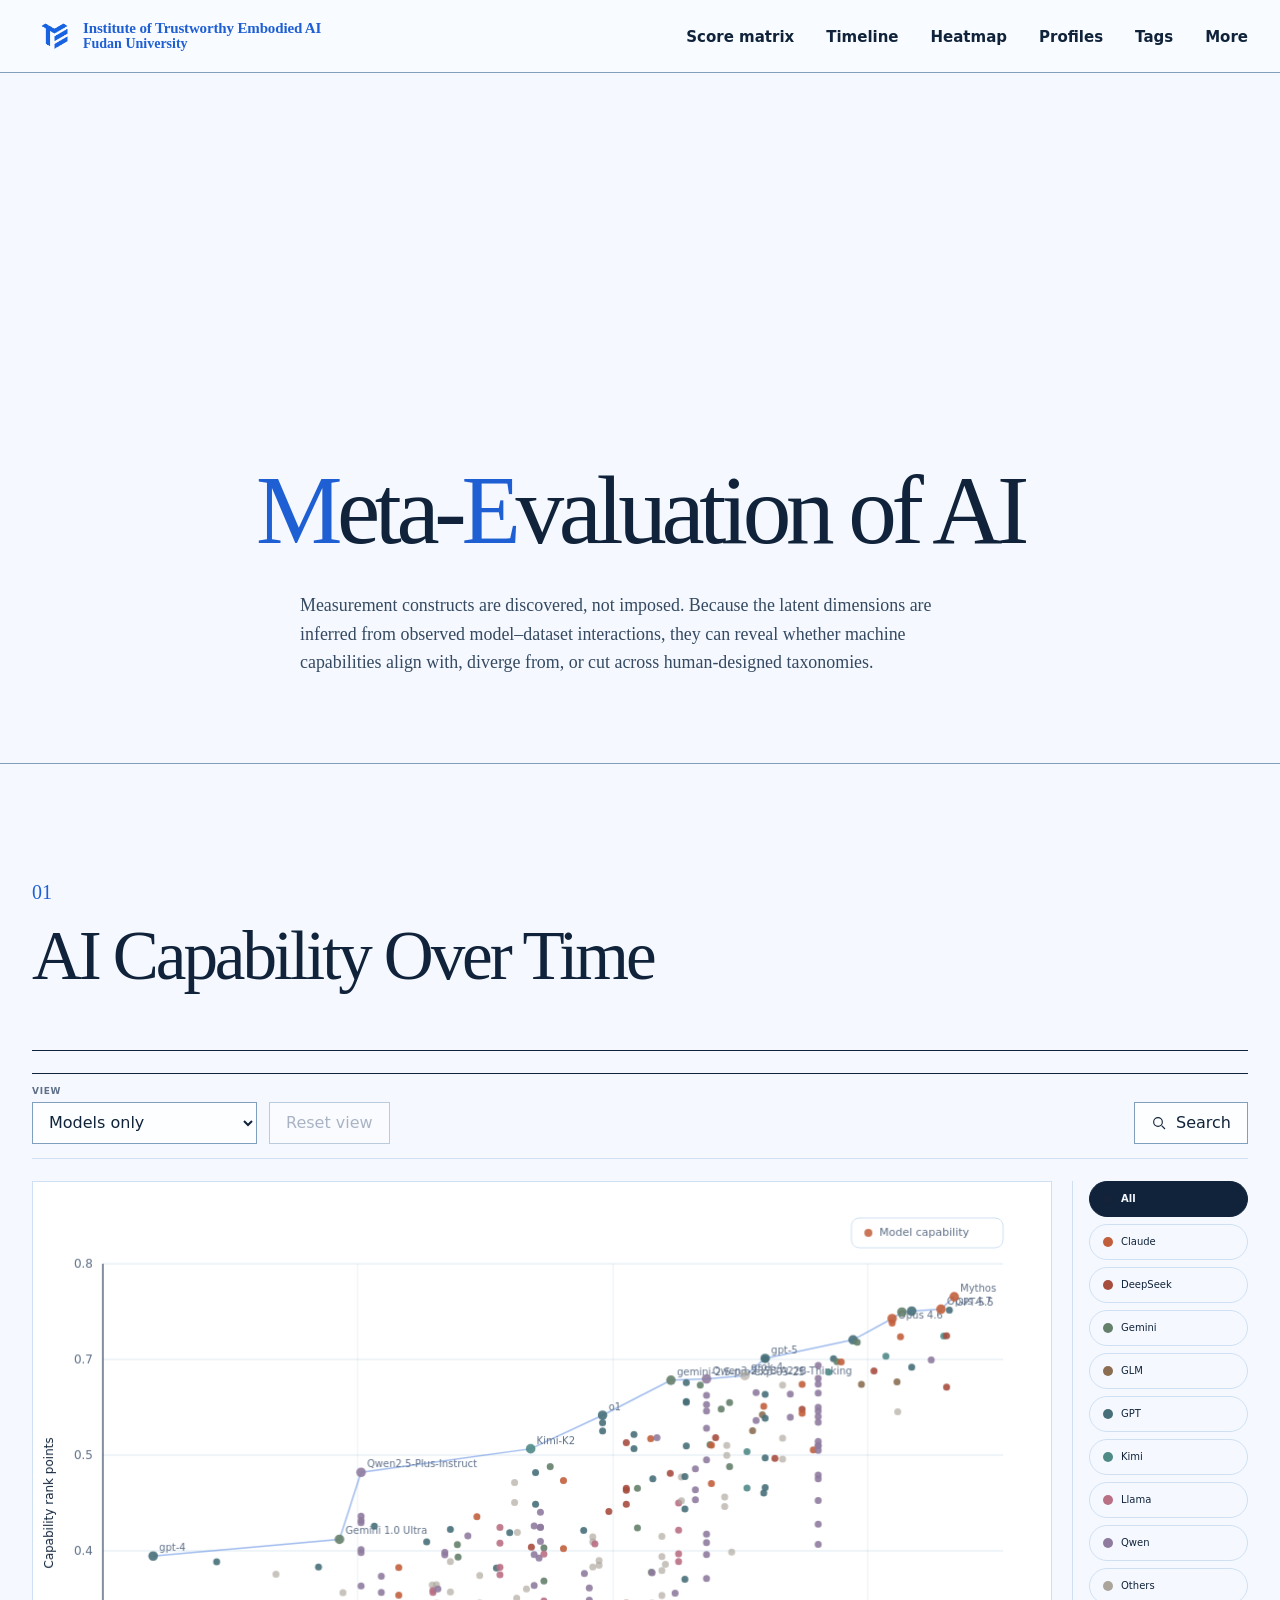
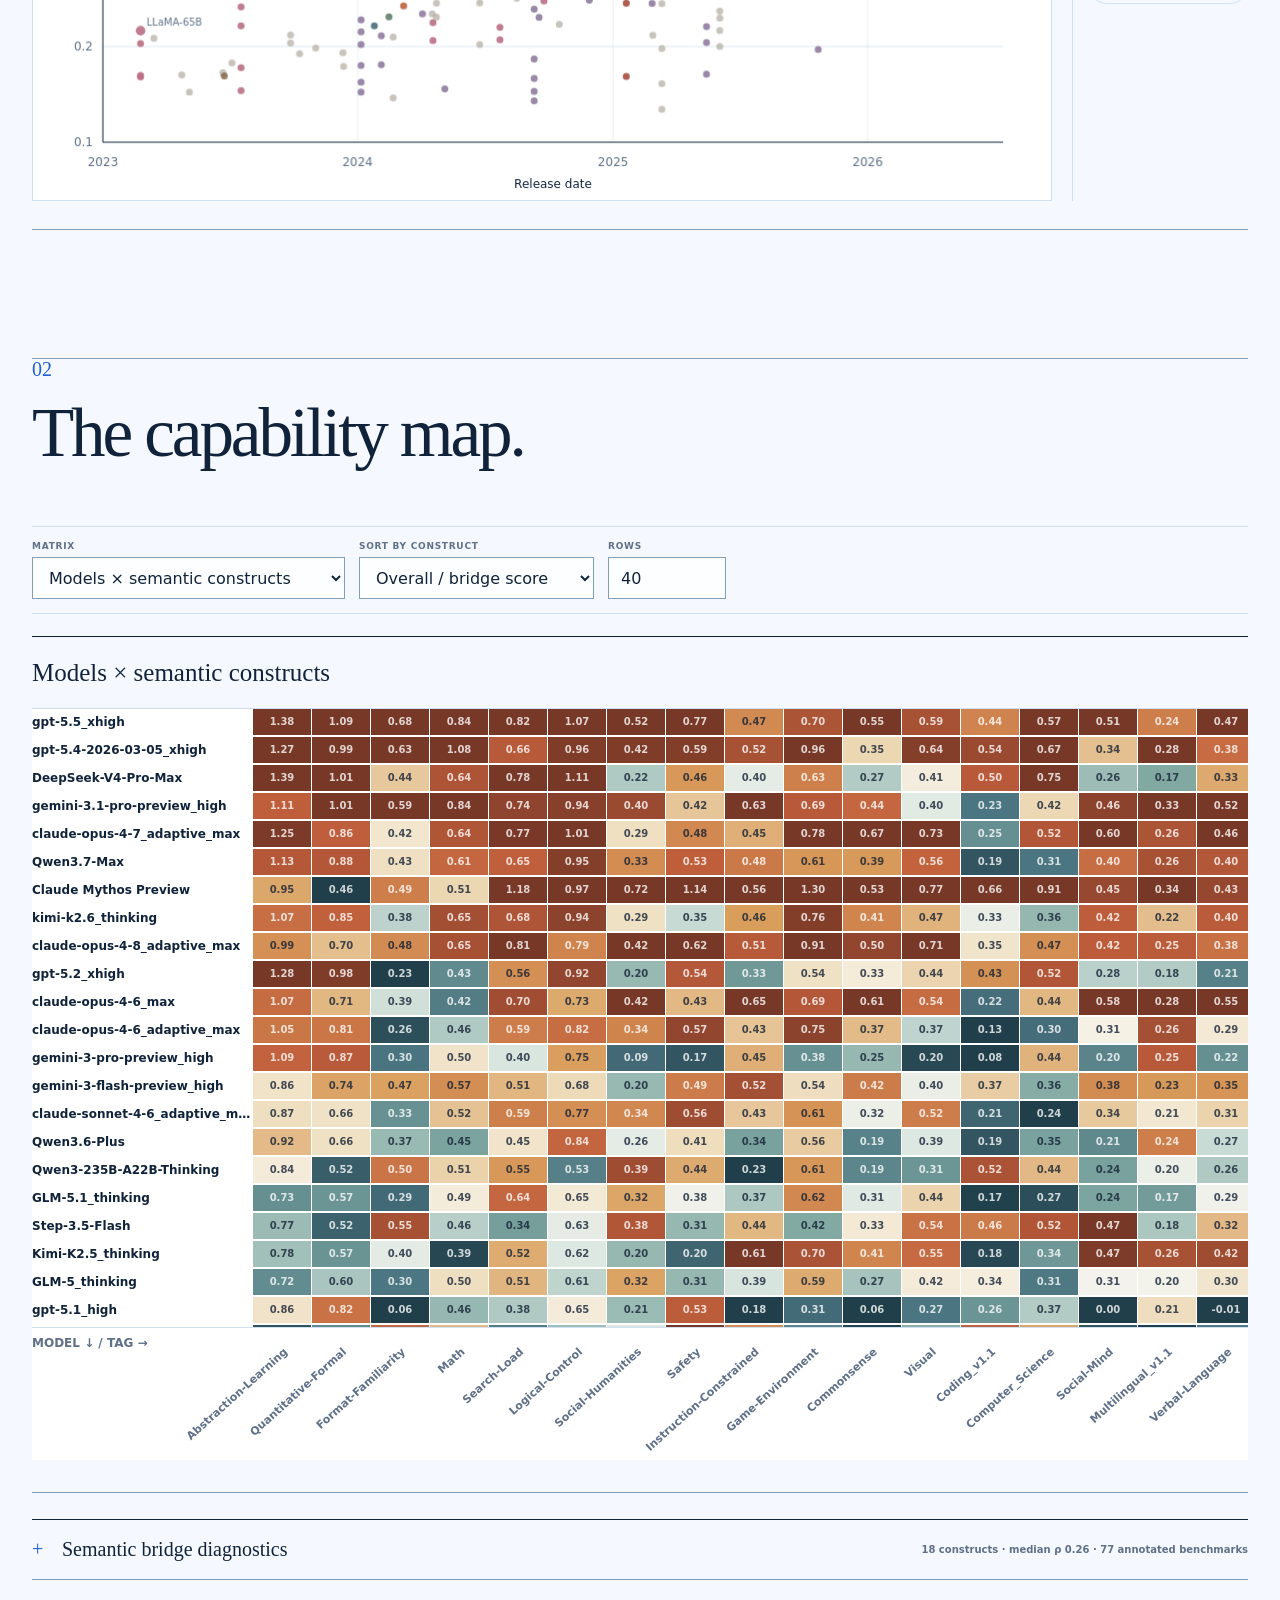
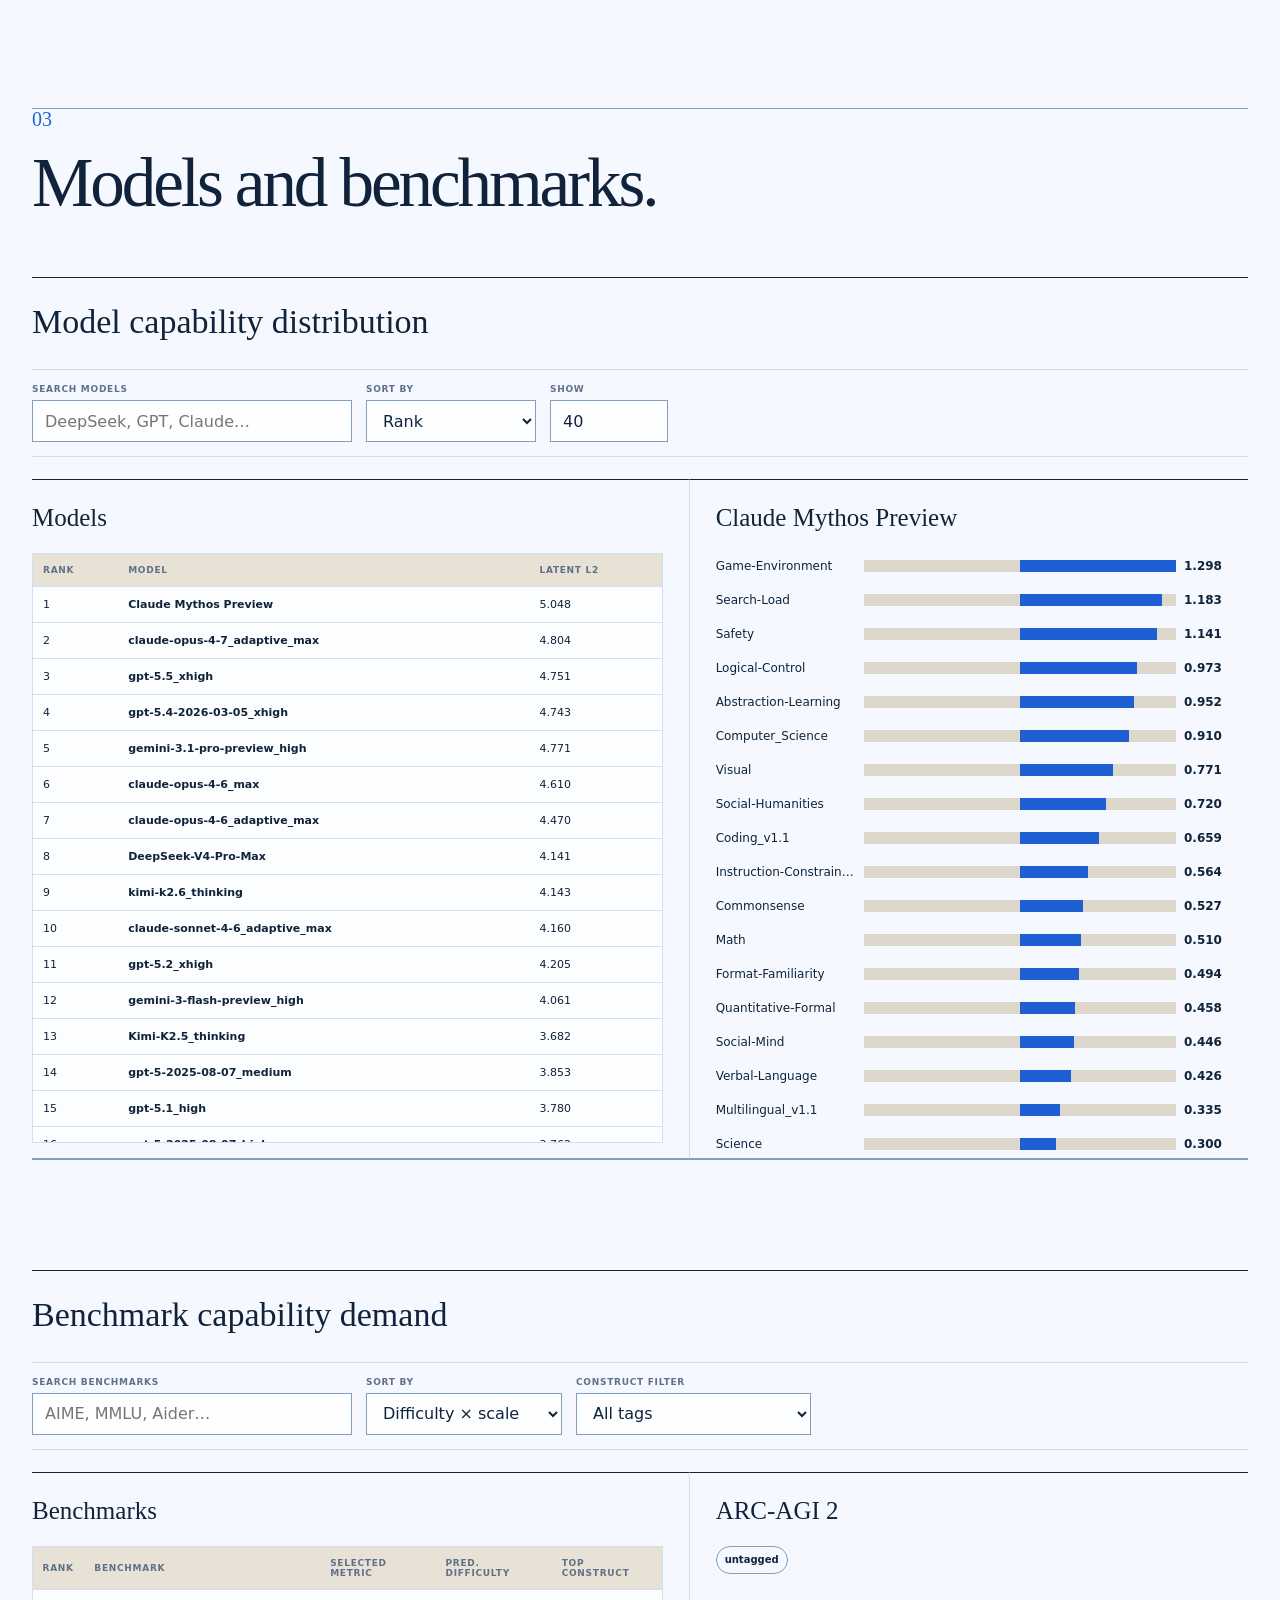
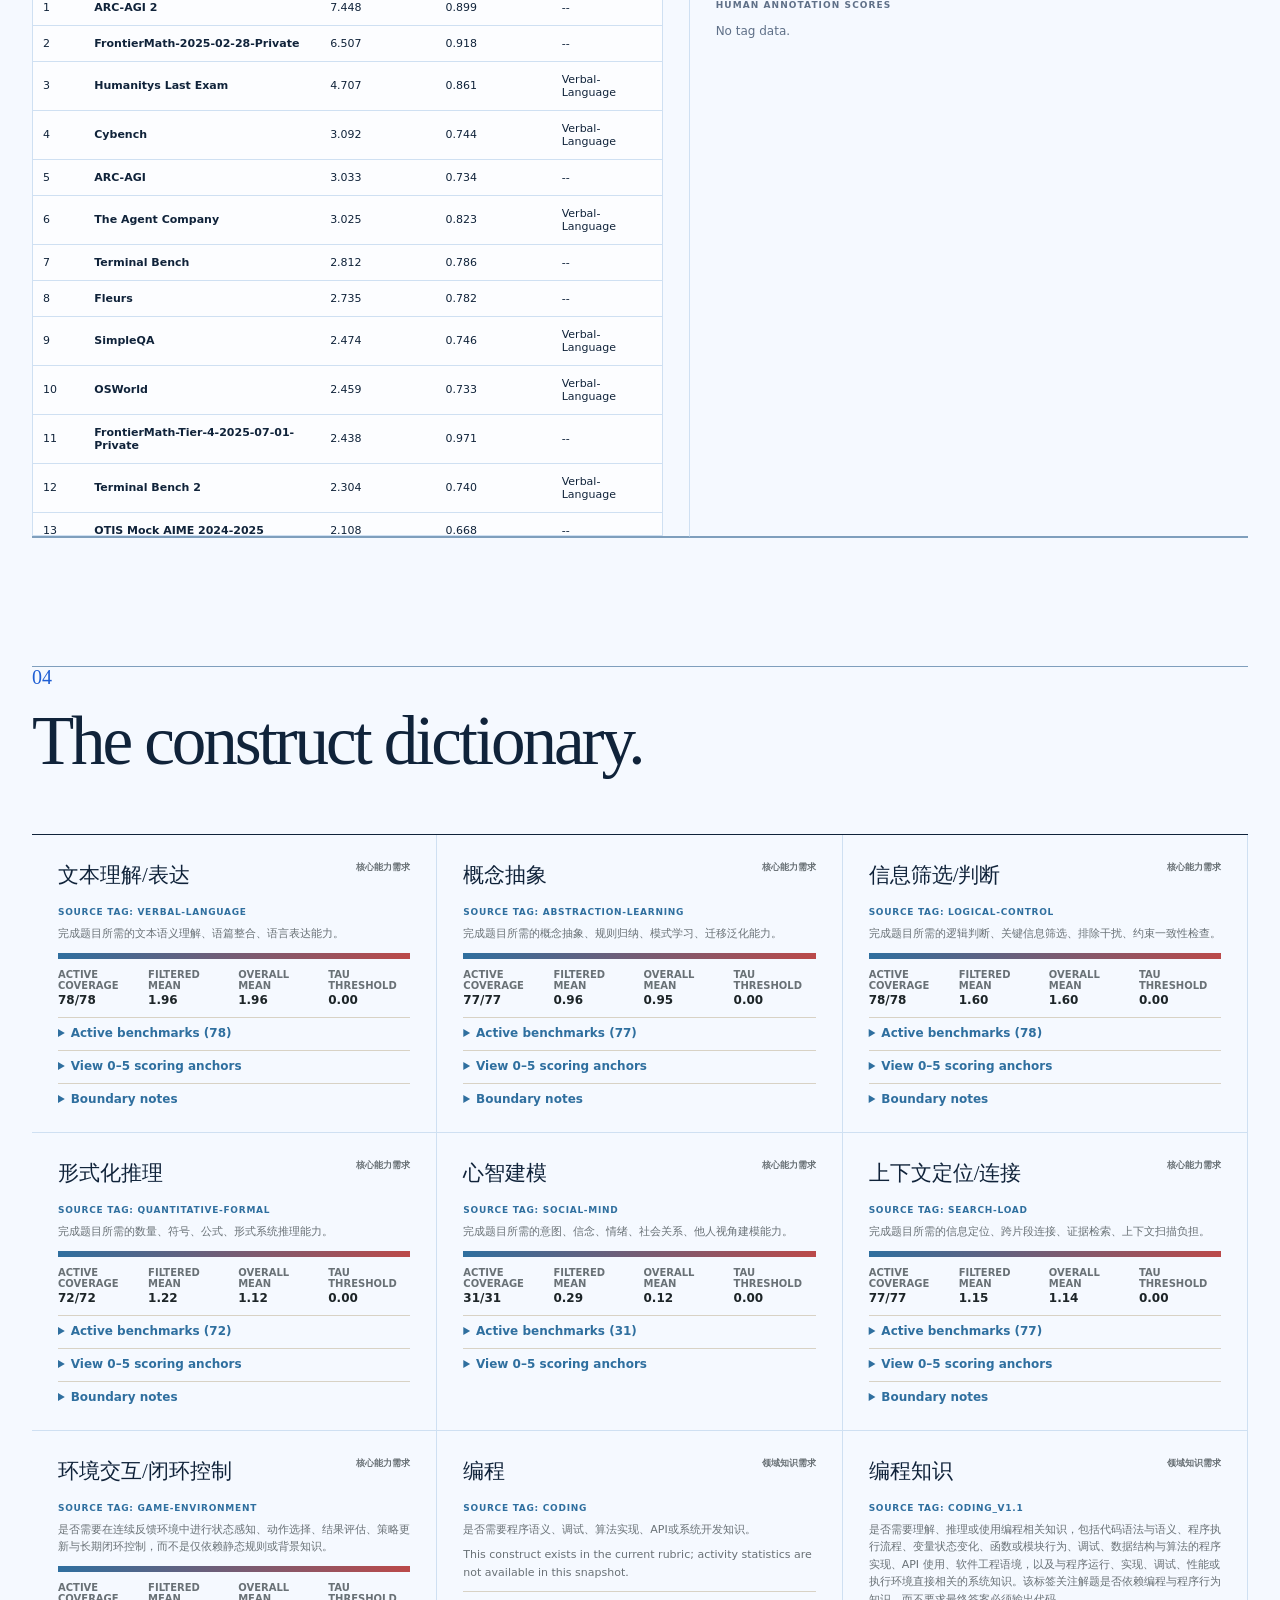
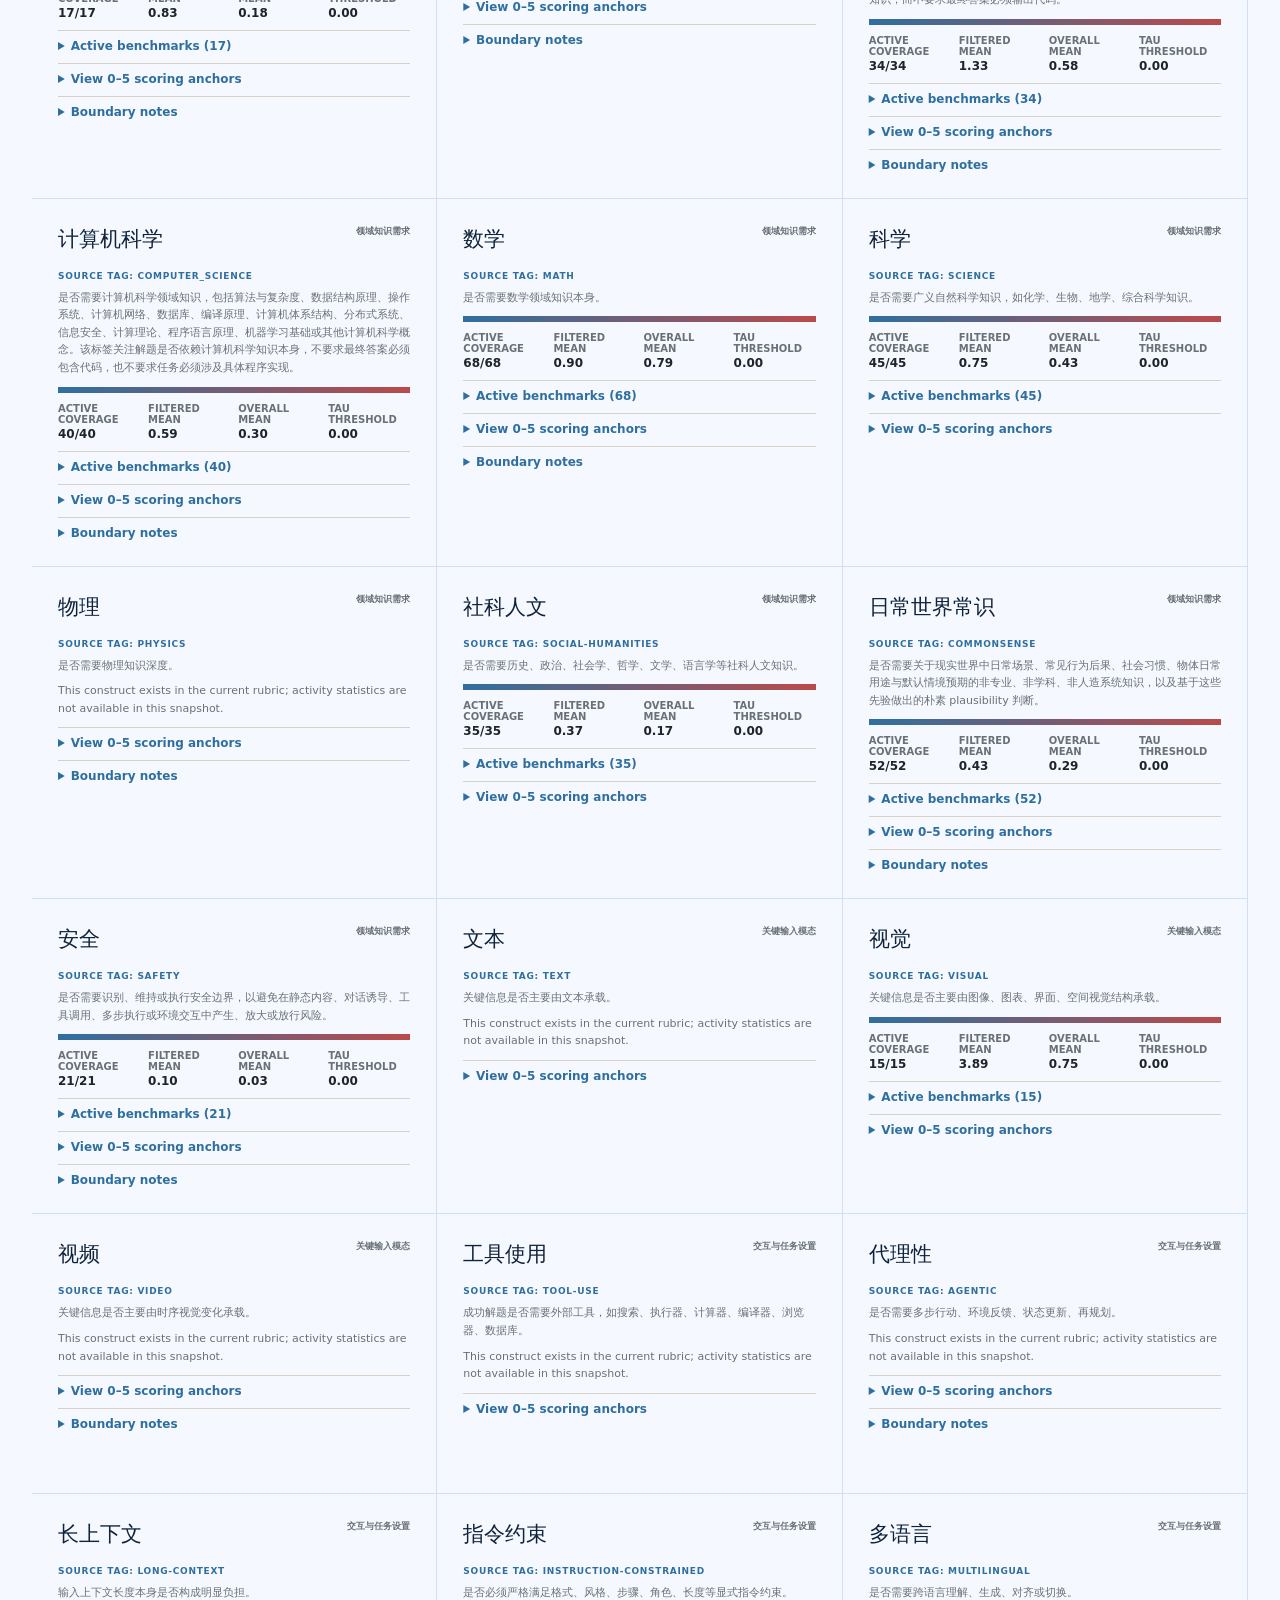
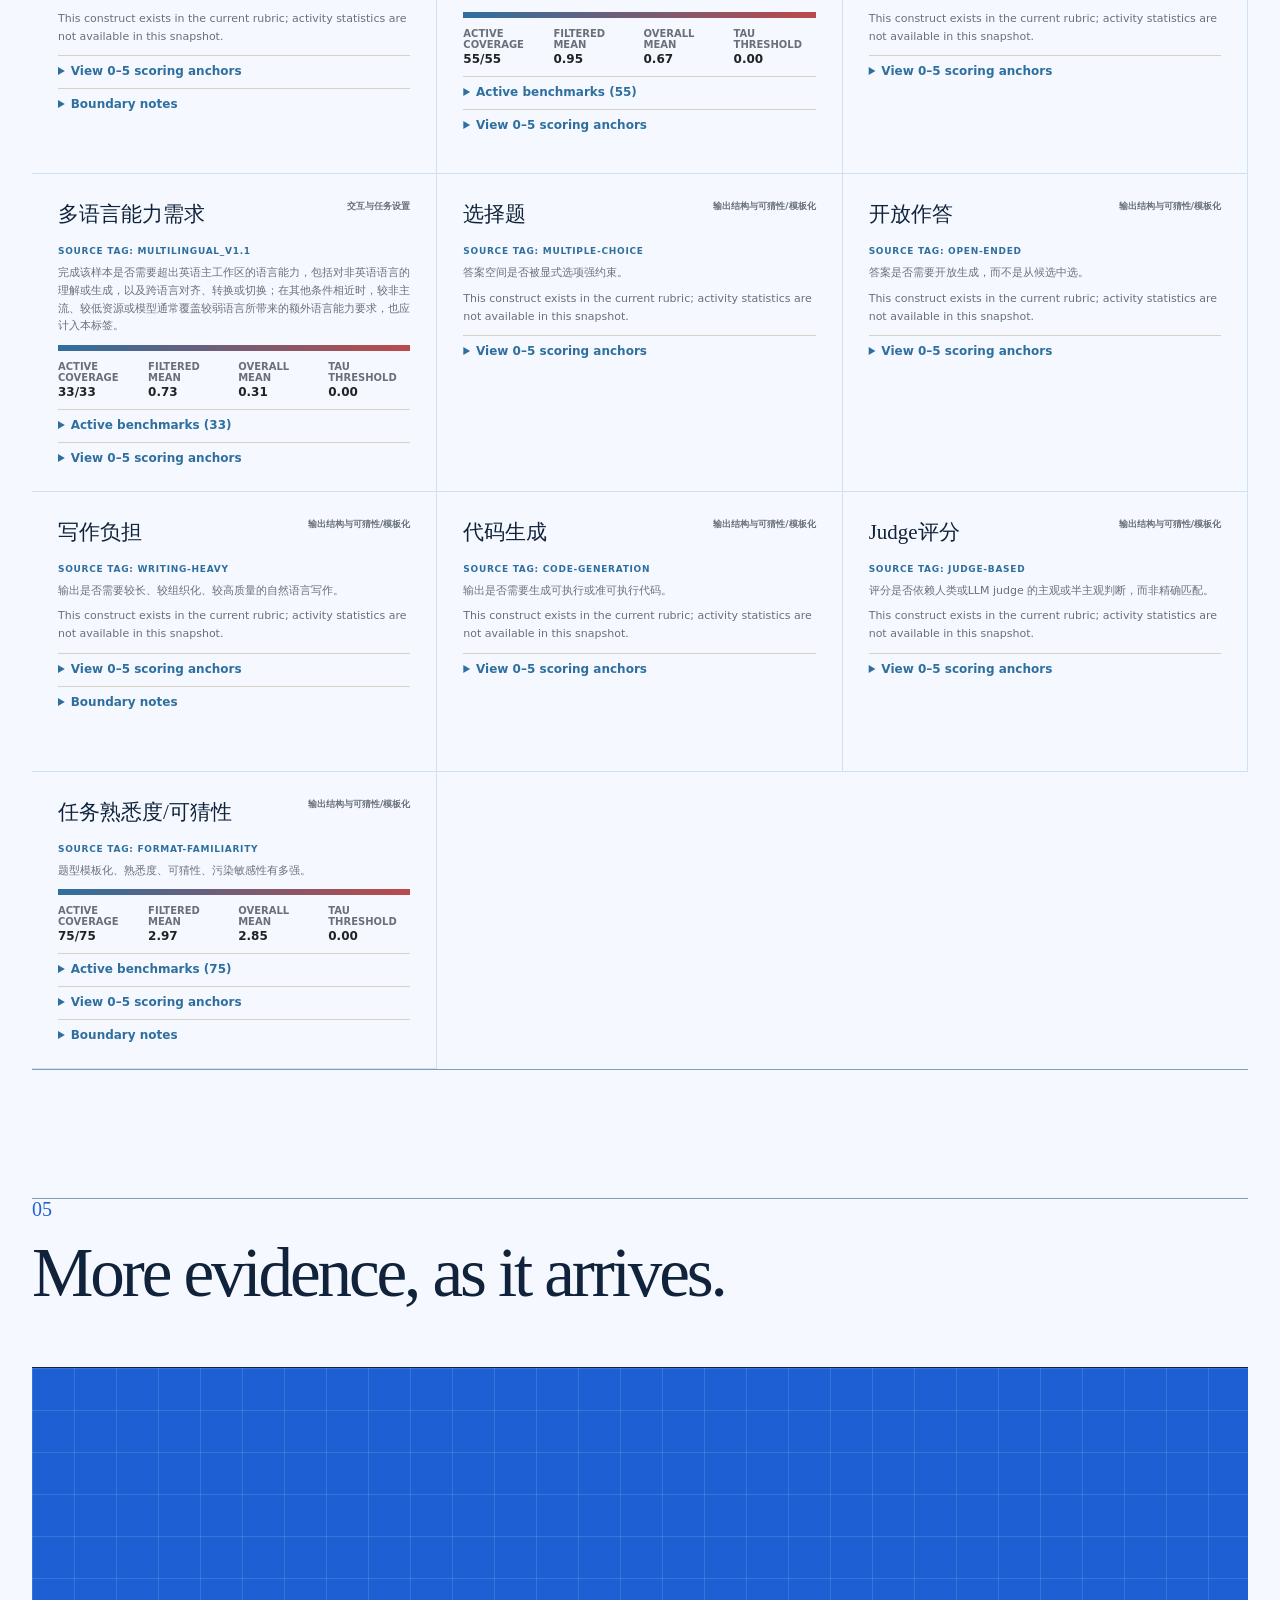
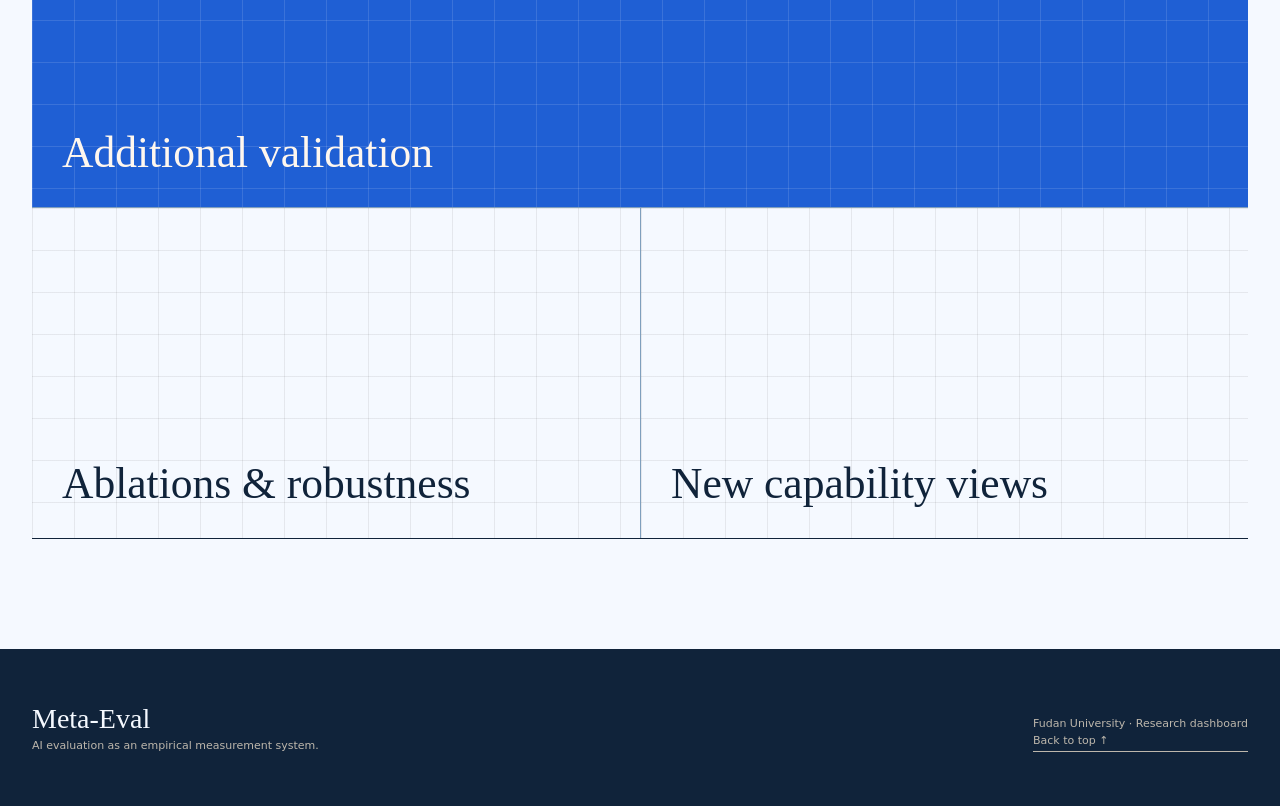
==== commit 368239cc: "Update dashboard design and add timeline search" ====
--- a/index.html
+++ b/index.html
@@ -1,285 +1,337 @@
 <!doctype html>
-<html lang="zh-CN">
+<!-- Theme switch: change data-theme to "blue" or "warm". -->
+<html lang="en" data-theme="blue">
   <head>
     <meta charset="UTF-8" />
     <meta name="viewport" content="width=device-width, initial-scale=1.0" />
-    <meta name="theme-color" content="#eaf4ff" />
+    <meta name="theme-color" content="#f5f9ff" />
+    <meta
+      name="description"
+      content="Meta-Eval maps the empirical structure connecting AI models, benchmarks, and human-interpretable capabilities."
+    />
     <meta http-equiv="Cache-Control" content="no-store" />
     <meta http-equiv="Pragma" content="no-cache" />
     <meta http-equiv="Expires" content="0" />
-    <title>Meta Evaluation</title>
-    <link rel="stylesheet" href="./styles.css?v=20260713-freeze-finetune" />
+    <title>Meta-Evaluation of AI: Recovering Model Ability and Benchmark Demand Profiles at Scale</title>
+    <link rel="stylesheet" href="./styles.css?v=20260904-timeline-search" />
   </head>
-  <body class="hero-mode">
+  <body>
+    <a class="skip-link" href="#mainContent">Skip to main content</a>
+
     <nav class="site-topbar" aria-label="Primary navigation">
       <div class="site-topbar-inner">
-        <a class="fudan-brand" href="#" aria-label="Fudan University">
-          <img class="fudan-mark" src="./assets/fudan-logo.svg" alt="" />
-          <span class="fudan-name">Fudan University</span>
+        <a class="fudan-brand" href="#overview" aria-label="Institute of Trustworthy Embodied AI home">
+          <img class="fudan-mark" src="[data-uri]" alt="" />
+          <span>
+            <strong class="fudan-name">Institute of Trustworthy Embodied AI</strong>
+            <small>Fudan University</small>
+          </span>
         </a>
         <div class="site-nav-links">
-          <a href="#timelineView">Latest</a>
-          <a href="#modelsView">Research</a>
-          <a href="#tagsView">About</a>
-          <a href="#tagsView">Contact</a>
+          <a href="./scores.html">Score matrix</a>
+          <a href="#timelineView">Timeline</a>
+          <a href="#heatmapsView">Heatmap</a>
+          <a href="#profilesView">Profiles</a>
+          <a href="#tagsView">Tags</a>
+          <a href="#futureView">More</a>
         </div>
       </div>
     </nav>
-    <main class="shell">
-      <header class="masthead">
-        <div>
-          <h1>Meta Evaluation</h1>
+
+    <main id="mainContent">
+      <header class="research-hero" id="overview">
+        <div class="hero-grid">
+          <div class="hero-copy">
+            <h1>
+              <span class="title-accent">M</span>eta-<span class="title-accent">E</span>valuation of AI
+            </h1>
+            <p class="hero-lead">
+              Measurement constructs are discovered, not imposed. Because the latent dimensions are inferred from observed model–dataset interactions, they can reveal whether machine capabilities align with, diverge from, or cut across human-designed taxonomies.
+            </p>
+          </div>
+
         </div>
+      </header>
+
+      <div class="shell">
         <div class="run-meta" hidden>
-          <span id="runSource">Loading data...</span>
-          <select id="trainingRun" aria-label="训练设置"></select>
+          <span id="runSource">Loading data…</span>
+          <select id="trainingRun" aria-label="Training run"></select>
           <span id="runConfigMeta"></span>
         </div>
-      </header>
-
-      <section class="stats-grid" aria-label="数据概览">
-        <div class="stat"><span>Models</span><strong id="modelCount">--</strong></div>
-        <div class="stat"><span>Benchmarks</span><strong id="benchmarkCount">--</strong></div>
-        <div class="stat"><span>Latent dims</span><strong id="dimensionCount">--</strong></div>
-        <div class="stat"><span>Tags</span><strong id="tagCount">--</strong></div>
-        <div class="stat"><span>Fit MSE</span><strong id="fitMse">--</strong></div>
-      </section>
-
-      <section class="view active" id="timelineView">
-        <div class="module-title">
-          <div>
-            <p class="eyebrow">Module 01</p>
-            <h2>能力时间线</h2>
-          </div>
-          <span>横轴是发布时间；model 与 benchmark 上下分面、共享时间轴，各自使用独立纵轴。</span>
-        </div>
-        <section class="panel">
-          <div class="panel-head">
-            <h2>Model / benchmark linked timeline</h2>
-            <span id="timelineSummary">--</span>
-          </div>
-          <div class="toolbar compact-toolbar">
+
+        <section class="view story-section" id="timelineView">
+          <div class="section-heading timeline-section-heading">
+            <span class="section-number" aria-hidden="true">01</span>
+            <div class="timeline-section-title">
+              <h2>AI Capability Over Time</h2>
+            </div>
+          </div>
+
+          <figure class="editorial-figure timeline-figure">
+            <span id="timelineSummary" hidden></span>
+            <div class="toolbar compact-toolbar" aria-label="Timeline controls">
+              <label class="field compact">
+                <span>View</span>
+                <select id="timelineViewMode">
+                  <option value="combined">Models + benchmarks</option>
+                  <option value="models" selected>Models only</option>
+                  <option value="benchmarks">Benchmarks only</option>
+                </select>
+              </label>
+              <label class="field compact" id="benchmarkMetricField">
+                <span>Benchmark metric</span>
+                <select id="benchmarkTimelineMetric">
+                  <option value="difficulty_b_scaled" selected>Difficulty × scale</option>
+                  <option value="difficulty_b">Difficulty b</option>
+                  <option value="difficulty_score">Predicted difficulty</option>
+                  <option value="difficulty_weight">Difficulty weight</option>
+                </select>
+              </label>
+              <button id="resetTimelineZoom" class="tool-button" type="button" disabled title="Reset timeline zoom">Reset view</button>
+              <div class="timeline-search">
+                <button id="timelineSearchToggle" class="tool-button timeline-search-toggle" type="button" aria-expanded="false" aria-controls="timelineSearchPanel">
+                  <svg width="16" height="16" viewBox="0 0 24 24" fill="none" stroke="currentColor" stroke-width="1.7" aria-hidden="true"><circle cx="10.5" cy="10.5" r="6.5"/><path d="m16 16 5 5"/></svg>
+                  Search
+                </button>
+                <div id="timelineSearchPanel" class="timeline-search-panel" hidden>
+                  <label for="timelineSearchInput">Find a model or benchmark</label>
+                  <div class="timeline-search-input-row">
+                    <input id="timelineSearchInput" type="search" placeholder="GPT, Claude, Llama…" autocomplete="off" />
+                    <button id="timelineSearchClear" type="button" aria-label="Clear timeline search" title="Clear search">×</button>
+                  </div>
+                  <div id="timelineSearchStatus" class="timeline-search-status" role="status"></div>
+                  <div id="timelineSearchResults" class="timeline-search-results" aria-label="Search results"></div>
+                </div>
+              </div>
+            </div>
+            <div class="timeline-frame">
+              <div class="timeline-chart">
+                <canvas id="timelineCanvas" width="1200" height="680" aria-label="Capability timeline visualization"></canvas>
+                <div id="timelineHitLayer" class="timeline-hit-layer"></div>
+                <div id="timelineTooltip" class="timeline-tooltip" hidden></div>
+              </div>
+              <div id="canvasFamilyLegend" class="canvas-family-legend" aria-label="Filter by model family"></div>
+            </div>
+          </figure>
+        </section>
+
+        <section class="view story-section" id="heatmapsView">
+          <div class="section-heading">
+            <span class="section-number" aria-hidden="true">02</span>
+            <div>
+              <h2>The capability map.</h2>
+            </div>
+          </div>
+
+          <div class="toolbar heatmap-toolbar" aria-label="Heatmap controls">
             <label class="field compact">
-              <span>Timeline view</span>
-              <select id="timelineViewMode">
-                <option value="combined" selected>Model + benchmark linked</option>
-                <option value="models">Models only</option>
-                <option value="benchmarks">Benchmarks only</option>
+              <span>Matrix</span>
+              <select id="heatmapType">
+                <option value="modelTags" selected>Models × semantic constructs</option>
+                <option value="models">Models × latent dimensions</option>
+                <option value="benchmarks">Benchmarks × latent dimensions</option>
               </select>
             </label>
             <label class="field compact">
-              <span>Benchmark metric</span>
-              <select id="benchmarkTimelineMetric">
-                <option value="difficulty_b_scaled" selected>Difficulty × scale</option>
-                <option value="difficulty_b">Difficulty b</option>
-                <option value="difficulty_score">Predicted difficulty</option>
-                <option value="difficulty_weight">Difficulty weight</option>
-              </select>
+              <span>Sort by construct</span>
+              <select id="heatmapSortTag"><option value="">Overall / bridge score</option></select>
             </label>
-            <button id="resetTimelineZoom" class="tool-button" type="button" disabled title="Mouse wheel to zoom; drag after zooming to pan">Reset zoom</button>
-          </div>
-          <div class="timeline-frame">
-            <div class="timeline-chart">
-              <canvas id="timelineCanvas" width="1200" height="680"></canvas>
-              <div id="timelineHitLayer" class="timeline-hit-layer"></div>
-              <div id="timelineTooltip" class="timeline-tooltip" hidden></div>
-            </div>
-            <div id="canvasFamilyLegend" class="canvas-family-legend" aria-label="Model family filter"></div>
-          </div>
-        </section>
-      </section>
-
-      <section class="view active" id="fitView">
-        <div class="module-title">
-          <div>
-            <p class="eyebrow">Module 02</p>
-            <h2>原始拟合可视化</h2>
-          </div>
-          <span>展示预测拟合摘要；远端快照缺少 raw score rows 时会明确提示。</span>
-        </div>
-        <section class="panel fit-image-panel">
-          <div class="panel-head">
-            <h2>原始拟合可视化</h2>
-            <span id="fitImageSource">来自远端 outputs/model_fit 的 PDF 转图</span>
-          </div>
-          <div class="fit-image-wrap">
-            <img id="fitImage" src="" alt="拟合可视化：predicted value 与 gold value 对比" />
-          </div>
-        </section>
-        <section class="panel">
-          <div class="panel-head">
-            <h2>预测拟合摘要</h2>
-            <span id="fitSummary">--</span>
-          </div>
+            <label class="field compact small-field">
+              <span>Rows</span>
+              <input id="heatmapLimit" type="number" min="10" max="120" step="10" value="40" />
+            </label>
+          </div>
+
+          <figure class="editorial-figure heatmap-panel">
+            <figcaption class="figure-heading">
+              <h3 id="heatmapTitle">Capability heatmap</h3>
+            </figcaption>
+            <div id="heatmap" class="heatmap"></div>
+          </figure>
+
+          <details class="bridge-disclosure">
+            <summary>
+              <span>Semantic bridge diagnostics</span>
+              <strong id="bridgeSummary">—</strong>
+            </summary>
+            <div class="semantic-layout">
+              <section class="bridge-panel">
+                <div id="bridgeReliability" class="bridge-reliability"></div>
+              </section>
+              <aside class="interpretation-panel">
+                <h3>Three limits to keep visible</h3>
+                <ul class="guardrail-list">
+                  <li><strong>Compare within columns.</strong><span>Do not directly subtract values across different constructs.</span></li>
+                  <li><strong>Read relative position.</strong><span>Projected values are not absolute 0–100 capability scores.</span></li>
+                  <li><strong>Weak evidence is not absence.</strong><span>Low correspondence may reflect sparse records or annotation.</span></li>
+                </ul>
+              </aside>
+            </div>
+          </details>
+        </section>
+
+        <section class="view story-section" id="profilesView">
+          <div class="section-heading">
+            <span class="section-number" aria-hidden="true">03</span>
+            <div>
+              <h2>Models and benchmarks.</h2>
+            </div>
+          </div>
+
+          <section class="profile-block" id="modelsView">
+            <div class="profile-intro">
+              <h3>Model capability distribution</h3>
+            </div>
+            <div class="toolbar explorer-toolbar">
+              <label class="field">
+                <span>Search models</span>
+                <input id="modelSearch" type="search" placeholder="DeepSeek, GPT, Claude…" />
+              </label>
+              <label class="field compact">
+                <span>Sort by</span>
+                <select id="modelSort"></select>
+              </label>
+              <label class="field compact small-field">
+                <span>Show</span>
+                <input id="modelLimit" type="number" min="5" max="303" step="5" value="40" />
+              </label>
+            </div>
+            <div class="split">
+              <section class="panel table-panel">
+                <div class="panel-head">
+                  <h3>Models</h3>
+                  <span id="modelResultCount" hidden>—</span>
+                </div>
+                <div class="table-wrap">
+                  <table>
+                    <thead><tr><th>Rank</th><th>Model</th><th>Latent L2</th></tr></thead>
+                    <tbody id="modelTable"></tbody>
+                  </table>
+                </div>
+              </section>
+              <section class="panel detail-panel">
+                <div class="panel-head">
+                  <h3 id="modelDetailTitle">Select a model</h3>
+                  <span id="modelDetailScore" hidden>—</span>
+                </div>
+                <div id="modelBars" class="bar-list"></div>
+              </section>
+            </div>
+          </section>
+
+          <section class="profile-block" id="benchmarksView">
+            <div class="profile-intro">
+              <h3>Benchmark capability demand</h3>
+            </div>
+            <div class="toolbar explorer-toolbar">
+              <label class="field">
+                <span>Search benchmarks</span>
+                <input id="benchmarkSearch" type="search" placeholder="AIME, MMLU, Aider…" />
+              </label>
+              <label class="field compact">
+                <span>Sort by</span>
+                <select id="benchmarkSort"></select>
+              </label>
+              <label class="field compact">
+                <span>Construct filter</span>
+                <select id="tagFilter"></select>
+              </label>
+            </div>
+            <div class="split">
+              <section class="panel table-panel">
+                <div class="panel-head">
+                  <h3>Benchmarks</h3>
+                  <span id="benchmarkResultCount" hidden>—</span>
+                </div>
+                <div class="table-wrap">
+                  <table>
+                    <thead><tr><th>Rank</th><th>Benchmark</th><th>Selected metric</th><th>Pred. difficulty</th><th>Top construct</th></tr></thead>
+                    <tbody id="benchmarkTable"></tbody>
+                  </table>
+                </div>
+              </section>
+              <section class="panel detail-panel">
+                <div class="panel-head">
+                  <h3 id="benchmarkDetailTitle">Select a benchmark</h3>
+                  <span id="benchmarkDetailScore" hidden>—</span>
+                </div>
+                <div id="benchmarkTags" class="tag-row"></div>
+                <h4>Human annotation scores</h4>
+                <div id="benchmarkBars" class="bar-list"></div>
+                <div id="weightBars" hidden></div>
+              </section>
+            </div>
+          </section>
+        </section>
+
+        <section class="view story-section" id="tagsView">
+          <div class="section-heading">
+            <span class="section-number" aria-hidden="true">04</span>
+            <div>
+              <h2>The construct dictionary.</h2>
+            </div>
+          </div>
+          <section class="rubric-panel">
+            <div id="tagCards" class="tag-grid"></div>
+          </section>
+        </section>
+
+        <section class="view story-section future-view" id="futureView">
+          <div class="section-heading">
+            <span class="section-number" aria-hidden="true">05</span>
+            <div>
+              <h2>More evidence, as it arrives.</h2>
+            </div>
+          </div>
+
+          <!-- Add future figures as <figure class="future-figure"> items inside #futureGallery. -->
+          <div class="future-gallery" id="futureGallery">
+            <article class="future-slot future-slot-wide">
+              <strong>Additional validation</strong>
+            </article>
+            <article class="future-slot">
+              <strong>Ablations &amp; robustness</strong>
+            </article>
+            <article class="future-slot">
+              <strong>New capability views</strong>
+            </article>
+          </div>
+        </section>
+
+        <section class="technical-state" aria-hidden="true" hidden>
+          <span id="modelCount">—</span>
+          <span id="benchmarkCount">—</span>
+          <span id="dimensionCount">—</span>
+          <span id="tagCount">—</span>
+          <span id="observedRate">—</span>
+          <span id="coverageCells">—</span>
+          <span id="observedCoverage">—</span>
+          <span id="imputedCoverage">—</span>
+          <span id="observedCoverageBar"></span>
+          <span id="activeRunLabel">—</span>
+          <span id="activeRunSource">—</span>
+          <span id="fitAvailability">—</span>
+          <span id="fitSummary"></span>
           <canvas id="fitCanvas" width="900" height="420"></canvas>
-        </section>
-        <section class="panel">
-          <div class="panel-head">
-            <h2>最大误差样本</h2>
-            <span>按 |predicted - actual| 排序</span>
-          </div>
-          <div class="table-wrap">
-            <table>
-              <thead>
-                <tr><th>Benchmark</th><th>Model</th><th>Actual</th><th>Pred</th><th>Error</th></tr>
-              </thead>
-              <tbody id="fitTable"></tbody>
-            </table>
-          </div>
-        </section>
-      </section>
-
-      <section class="view active" id="heatmapsView">
-        <div class="module-title">
-          <div>
-            <p class="eyebrow">Module 03</p>
-            <h2>热力图</h2>
-          </div>
-          <span>模型、benchmark 与语义 tag 的矩阵视图。</span>
-        </div>
-        <div class="toolbar">
-          <label class="field compact">
-            <span>矩阵</span>
-            <select id="heatmapType">
-              <option value="modelTags" selected>Models × semantic tags</option>
-              <option value="models">Models capability</option>
-              <option value="benchmarks">Benchmarks difficulty</option>
-            </select>
-          </label>
-          <label class="field compact">
-            <span>排序 tag</span>
-            <select id="heatmapSortTag">
-              <option value="">Overall / bridge score</option>
-            </select>
-          </label>
-          <label class="field compact">
-            <span>行数</span>
-            <input id="heatmapLimit" type="number" min="10" max="120" step="10" value="60" />
-          </label>
-        </div>
-        <section class="panel">
-          <div class="panel-head">
-            <h2 id="heatmapTitle">Capability heatmap</h2>
-            <span>红高蓝低，可按综合分或单个 tag 分数排序</span>
-          </div>
-          <div id="heatmap" class="heatmap"></div>
-        </section>
-      </section>
-
-      <section class="view active" id="modelsView">
-        <div class="module-title">
-          <div>
-            <p class="eyebrow">Module 04</p>
-            <h2>模型能力值</h2>
-          </div>
-          <span>展示当前训练 run 的 difficulty-weighted imputed 综合排名；真实观测优先，缺失值由同一 run 的 MIRT 预测补齐。</span>
-        </div>
-        <div class="toolbar">
-          <label class="field">
-            <span>搜索模型</span>
-            <input id="modelSearch" type="search" placeholder="DeepSeek, GPT, Claude..." />
-          </label>
-          <label class="field compact">
-            <span>排序</span>
-            <select id="modelSort"></select>
-          </label>
-          <label class="field compact">
-            <span>显示数量</span>
-            <input id="modelLimit" type="number" min="5" max="208" step="5" value="40" />
-          </label>
-        </div>
-        <div class="split">
-          <section class="panel table-panel">
-            <div class="panel-head">
-              <h2>模型能力榜</h2>
-              <span id="modelResultCount">--</span>
-            </div>
-            <div class="table-wrap">
-              <table>
-                <thead>
-                  <tr><th>Rank</th><th>Model</th><th>L2</th></tr>
-                </thead>
-                <tbody id="modelTable"></tbody>
-              </table>
-            </div>
-          </section>
-          <section class="panel detail-panel">
-            <div class="panel-head">
-              <h2 id="modelDetailTitle">选择一个模型</h2>
-              <span id="modelDetailScore">--</span>
-            </div>
-            <div id="modelBars" class="bar-list"></div>
-          </section>
-        </div>
-      </section>
-
-      <section class="view active" id="benchmarksView">
-        <div class="module-title">
-          <div>
-            <p class="eyebrow">Module 05</p>
-            <h2>Benchmark 难度</h2>
-          </div>
-          <span>默认使用公式难度的 b × scale；可切换原始 b、预测难度和 ranking weight 做诊断。</span>
-        </div>
-        <div class="toolbar">
-          <label class="field">
-            <span>搜索 Benchmark</span>
-            <input id="benchmarkSearch" type="search" placeholder="AIME, MMLU, Aider..." />
-          </label>
-          <label class="field compact">
-            <span>排序</span>
-            <select id="benchmarkSort"></select>
-          </label>
-          <label class="field compact">
-            <span>Tag</span>
-            <select id="tagFilter"></select>
-          </label>
-        </div>
-        <div class="split">
-          <section class="panel table-panel">
-            <div class="panel-head">
-              <h2>Benchmark 难度榜</h2>
-              <span id="benchmarkResultCount">--</span>
-            </div>
-            <div class="table-wrap">
-              <table>
-                <thead>
-                  <tr><th>Rank</th><th>Benchmark</th><th>Selected metric</th><th>Pred diff</th><th>Top tag</th></tr>
-                </thead>
-                <tbody id="benchmarkTable"></tbody>
-              </table>
-            </div>
-          </section>
-          <section class="panel detail-panel">
-            <div class="panel-head">
-              <h2 id="benchmarkDetailTitle">选择一个 benchmark</h2>
-              <span id="benchmarkDetailScore">--</span>
-            </div>
-            <div id="benchmarkTags" class="tag-row"></div>
-            <h3>Tag scores</h3>
-            <div id="benchmarkBars" class="bar-list"></div>
-          </section>
-        </div>
-      </section>
-
-      <section class="view active" id="tagsView">
-        <div class="module-title">
-          <div>
-            <p class="eyebrow">Module 06</p>
-            <h2>标签解释</h2>
-          </div>
-          <span>原版中文 rubric 解释，并叠加筛选后的标签分布。</span>
-        </div>
-        <section class="panel">
-          <div class="panel-head">
-            <h2>筛选后标签分布</h2>
-            <span>解释来自原版 rubrics.json，分布来自 tag_activity_stats.csv</span>
-          </div>
-          <div id="tagCards" class="tag-grid"></div>
-        </section>
-      </section>
+          <table><tbody id="fitTable"></tbody></table>
+          <img id="fitImage" src="" alt="" />
+          <span id="fitImageSource"></span>
+        </section>
+      </div>
     </main>
 
-    <script src="./app.js?v=20260713-freeze-finetune"></script>
+    <footer class="site-footer">
+      <div>
+        <strong>Meta-Eval</strong>
+        <span>AI evaluation as an empirical measurement system.</span>
+      </div>
+      <div class="footer-links">
+        <span>Fudan University · Research dashboard</span>
+        <a href="#overview">Back to top ↑</a>
+      </div>
+    </footer>
+
+    <script src="./app.js?v=20260904-timeline-search"></script>
   </body>
 </html>
--- a/styles.css
+++ b/styles.css
@@ -19,6 +19,7 @@
 }
 
 body {
+  overflow-x: hidden;
   margin: 0;
   min-height: 100vh;
   background: var(--bg);
@@ -450,7 +451,7 @@
 .heat-row {
   display: grid;
   grid-template-columns: 220px repeat(var(--dim-count), var(--heat-cell-width, 48px));
-  gap: 2px;
+  gap: 1px;
   align-items: center;
 }
 
@@ -550,16 +551,18 @@
   align-items: center;
   justify-content: center;
   width: var(--heat-cell-width, 48px);
-  height: 24px;
-  border: 1px solid rgba(8, 43, 92, 0.22);
-  border-radius: 3px;
-  box-shadow: inset 0 0 0 1px rgba(255, 255, 255, 0.32);
+  position: relative;
+  height: 26px;
+  border: 0;
+  border-radius: 0;
+  box-shadow: none;
   font-size: 10px;
   font-weight: 800;
   line-height: 1;
   text-align: center;
   font-variant-numeric: tabular-nums;
-  text-shadow: 0 1px 1px rgba(0, 0, 0, 0.22);
+  text-shadow: none;
+  transition: outline-color 120ms ease, transform 120ms ease;
 }
 
 .heat-cell span {
@@ -568,6 +571,18 @@
   overflow: hidden;
   text-overflow: clip;
   white-space: nowrap;
+  opacity: 0.78;
+}
+
+.heat-cell:hover {
+  z-index: 2;
+  outline: 2px solid var(--ink);
+  outline-offset: -1px;
+  transform: scale(1.04);
+}
+
+.heat-cell:hover span {
+  opacity: 1;
 }
 
 .tag-grid {
@@ -1067,3 +1082,2675 @@
     padding: 8px;
   }
 }
+
+/* 2026 research-story refresh */
+html {
+  scroll-behavior: smooth;
+  scroll-padding-top: 92px;
+}
+
+:root {
+  --bg: #f3f4f1;
+  --surface: #ffffff;
+  --surface-2: #f7f7f3;
+  --ink: #10233a;
+  --muted: #647185;
+  --line: #d9dfe5;
+  --blue: #276b9f;
+  --blue-dark: #123d63;
+  --teal: #1e8677;
+  --red: #c46054;
+  --amber: #c58c3b;
+  --green: #517f69;
+  --navy: #0b2036;
+  --cream: #f5f0e6;
+  --shadow: 0 18px 55px rgba(22, 43, 64, 0.08);
+}
+
+body {
+  background:
+    radial-gradient(circle at 12% 12%, rgba(84, 137, 178, 0.08), transparent 25%),
+    linear-gradient(180deg, #f7f8f6 0, var(--bg) 820px);
+  color: var(--ink);
+  font-family: Inter, "Avenir Next", ui-sans-serif, system-ui, -apple-system, BlinkMacSystemFont, "Segoe UI", "PingFang SC", "Microsoft YaHei", sans-serif;
+}
+
+.skip-link {
+  position: fixed;
+  left: 16px;
+  top: -60px;
+  z-index: 100;
+  border-radius: 999px;
+  background: #fff;
+  color: var(--navy);
+  padding: 10px 16px;
+  box-shadow: var(--shadow);
+  transition: top 160ms ease;
+}
+
+.skip-link:focus {
+  top: 16px;
+}
+
+.site-topbar {
+  position: sticky;
+  top: 0;
+  z-index: 40;
+  border-bottom: 1px solid rgba(217, 223, 229, 0.85);
+  background: rgba(249, 250, 248, 0.88);
+  backdrop-filter: blur(18px) saturate(140%);
+}
+
+.site-topbar-inner {
+  width: min(1480px, calc(100vw - 48px));
+  min-height: 70px;
+}
+
+.fudan-brand {
+  gap: 11px;
+  color: var(--navy);
+}
+
+.fudan-mark {
+  width: 42px;
+  height: 42px;
+}
+
+.fudan-brand > span {
+  display: grid;
+  gap: 1px;
+}
+
+.fudan-name {
+  font-size: 15px;
+  letter-spacing: 0.01em;
+}
+
+.fudan-brand small {
+  color: var(--muted);
+  font-size: 10px;
+  font-weight: 760;
+  letter-spacing: 0.12em;
+  text-transform: uppercase;
+}
+
+.site-nav-links {
+  gap: clamp(18px, 3vw, 42px);
+  color: #34455a;
+  font-size: 13px;
+  font-weight: 720;
+}
+
+.site-nav-links a {
+  position: relative;
+  padding: 24px 0;
+}
+
+.site-nav-links a::after {
+  position: absolute;
+  right: 0;
+  bottom: 16px;
+  left: 0;
+  height: 2px;
+  border-radius: 99px;
+  background: var(--blue);
+  content: "";
+  opacity: 0;
+  transform: scaleX(0.5);
+  transition: opacity 160ms ease, transform 160ms ease;
+}
+
+.site-nav-links a:hover::after,
+.site-nav-links a:focus-visible::after {
+  opacity: 1;
+  transform: scaleX(1);
+}
+
+.research-hero {
+  position: relative;
+  overflow: hidden;
+  background:
+    radial-gradient(circle at 78% 15%, rgba(64, 151, 189, 0.22), transparent 23%),
+    radial-gradient(circle at 18% 90%, rgba(218, 146, 89, 0.17), transparent 27%),
+    linear-gradient(125deg, #081a2d 0%, #0d2944 52%, #133958 100%);
+  color: #f8fbff;
+}
+
+.research-hero::after {
+  position: absolute;
+  inset: 0;
+  background-image:
+    linear-gradient(rgba(255,255,255,0.035) 1px, transparent 1px),
+    linear-gradient(90deg, rgba(255,255,255,0.035) 1px, transparent 1px);
+  background-size: 42px 42px;
+  content: "";
+  mask-image: linear-gradient(to right, transparent, rgba(0,0,0,0.7));
+  pointer-events: none;
+}
+
+.hero-grid {
+  position: relative;
+  z-index: 1;
+  display: grid;
+  grid-template-columns: minmax(0, 1.5fr) minmax(360px, 0.7fr);
+  gap: clamp(48px, 8vw, 120px);
+  align-items: center;
+  width: min(1480px, calc(100vw - 48px));
+  min-height: 560px;
+  margin: 0 auto;
+  padding: 86px 0 112px;
+}
+
+.hero-kicker {
+  display: flex;
+  align-items: center;
+  gap: 10px;
+  color: #aac9de;
+  font-size: 12px;
+  font-weight: 780;
+  letter-spacing: 0.14em;
+  text-transform: uppercase;
+}
+
+.hero-kicker span {
+  width: 7px;
+  height: 7px;
+  border-radius: 50%;
+  background: #6cc4b4;
+  box-shadow: 0 0 0 6px rgba(108, 196, 180, 0.12);
+}
+
+.hero-copy h1 {
+  max-width: 950px;
+  margin-top: 24px;
+  font-family: Georgia, "Times New Roman", "Songti SC", serif;
+  font-size: clamp(48px, 6.6vw, 92px);
+  font-weight: 520;
+  line-height: 0.96;
+  letter-spacing: -0.045em;
+}
+
+.hero-lead {
+  max-width: 840px;
+  margin-top: 30px;
+  color: #c8d8e6;
+  font-size: clamp(17px, 1.7vw, 23px);
+  line-height: 1.65;
+}
+
+.hero-actions {
+  display: flex;
+  flex-wrap: wrap;
+  gap: 12px;
+  margin-top: 38px;
+}
+
+.primary-action,
+.secondary-action {
+  display: inline-flex;
+  align-items: center;
+  justify-content: center;
+  min-height: 48px;
+  border: 1px solid rgba(255,255,255,0.2);
+  border-radius: 999px;
+  padding: 0 21px;
+  font-size: 13px;
+  font-weight: 760;
+  transition: transform 160ms ease, background 160ms ease, border-color 160ms ease;
+}
+
+.primary-action {
+  border-color: #f8fbff;
+  background: #f8fbff;
+  color: var(--navy);
+}
+
+.secondary-action {
+  background: rgba(255,255,255,0.06);
+  color: #f8fbff;
+}
+
+.primary-action:hover,
+.secondary-action:hover {
+  transform: translateY(-2px);
+}
+
+.secondary-action:hover {
+  border-color: rgba(255,255,255,0.5);
+  background: rgba(255,255,255,0.11);
+}
+
+.hero-reading-card {
+  border: 1px solid rgba(255,255,255,0.16);
+  border-radius: 24px;
+  background: rgba(5, 20, 35, 0.42);
+  padding: 28px;
+  box-shadow: 0 30px 90px rgba(0,0,0,0.2);
+  backdrop-filter: blur(12px);
+}
+
+.hero-reading-card .eyebrow {
+  color: #8ebbd5;
+}
+
+.hero-reading-card ol {
+  display: grid;
+  gap: 20px;
+  margin: 22px 0 0;
+  padding: 0;
+  list-style: none;
+}
+
+.hero-reading-card li {
+  display: grid;
+  grid-template-columns: 34px minmax(0, 1fr);
+  gap: 12px;
+  align-items: start;
+}
+
+.hero-reading-card li > span {
+  display: grid;
+  place-items: center;
+  width: 32px;
+  height: 32px;
+  border: 1px solid rgba(255,255,255,0.18);
+  border-radius: 50%;
+  color: #9fcbe1;
+  font-size: 10px;
+  font-weight: 800;
+}
+
+.hero-reading-card strong {
+  font-family: Georgia, "Times New Roman", serif;
+  font-size: 17px;
+  font-weight: 600;
+}
+
+.hero-reading-card p {
+  margin-top: 5px;
+  color: #aebfd0;
+  font-size: 12px;
+  line-height: 1.55;
+}
+
+.shell {
+  width: min(1480px, calc(100vw - 48px));
+  padding: 0 0 80px;
+}
+
+.stats-grid {
+  position: relative;
+  z-index: 4;
+  gap: 14px;
+  margin: -48px 0 58px;
+}
+
+.stat,
+.panel {
+  border: 1px solid rgba(205, 214, 223, 0.92);
+  border-radius: 18px;
+  box-shadow: var(--shadow);
+}
+
+.stat {
+  min-height: 132px;
+  padding: 22px;
+}
+
+.stat span {
+  color: #697789;
+  font-size: 10px;
+  letter-spacing: 0.1em;
+}
+
+.stat strong {
+  margin-top: 12px;
+  color: var(--navy);
+  font-family: Georgia, "Times New Roman", serif;
+  font-size: 40px;
+  font-weight: 560;
+}
+
+.stat small {
+  display: block;
+  margin-top: 7px;
+  color: #8a94a1;
+  font-size: 10px;
+}
+
+.accent-stat {
+  border-color: #1c5a82;
+  background: linear-gradient(145deg, #133a58, #0b273f);
+}
+
+.accent-stat span,
+.accent-stat small {
+  color: #9fc3d8;
+}
+
+.accent-stat strong {
+  color: #ffffff;
+}
+
+.view {
+  scroll-margin-top: 92px;
+}
+
+.view + .view {
+  margin-top: 90px;
+  padding-top: 0;
+  border-top: 0;
+}
+
+.module-title {
+  align-items: start;
+  margin-bottom: 24px;
+}
+
+.eyebrow {
+  color: #55728a;
+  font-size: 10px;
+  letter-spacing: 0.14em;
+}
+
+.module-title h2 {
+  margin-top: 8px;
+  font-family: Georgia, "Times New Roman", "Songti SC", serif;
+  font-size: clamp(30px, 3.4vw, 48px);
+  font-weight: 550;
+  letter-spacing: -0.025em;
+}
+
+.module-title span {
+  max-width: 580px;
+  padding-top: 25px;
+  font-size: 12px;
+  line-height: 1.7;
+}
+
+.panel {
+  padding: 22px;
+  background: rgba(255,255,255,0.94);
+}
+
+.panel-head {
+  align-items: start;
+  margin-bottom: 18px;
+}
+
+.panel-head h2 {
+  margin-top: 5px;
+  font-family: Georgia, "Times New Roman", "Songti SC", serif;
+  font-size: 21px;
+  font-weight: 580;
+}
+
+.panel-head > span {
+  max-width: 540px;
+  font-size: 11px;
+  line-height: 1.5;
+  text-align: right;
+}
+
+.panel-kicker {
+  color: #7890a3;
+  font-size: 9px;
+  font-weight: 800;
+  letter-spacing: 0.14em;
+  text-transform: uppercase;
+}
+
+.panel-note {
+  color: var(--muted);
+  font-size: 12px;
+  line-height: 1.7;
+}
+
+.evidence-layout,
+.semantic-layout {
+  display: grid;
+  grid-template-columns: minmax(0, 1.2fr) minmax(360px, 0.8fr);
+  gap: 16px;
+}
+
+.coverage-panel,
+.source-panel {
+  min-height: 300px;
+  padding: 28px;
+}
+
+.coverage-meter {
+  height: 20px;
+  margin: 40px 0 18px;
+  overflow: hidden;
+  border-radius: 999px;
+  background: #dce2e7;
+}
+
+.coverage-meter span {
+  display: block;
+  width: 0;
+  height: 100%;
+  border-radius: inherit;
+  background: linear-gradient(90deg, #2d789d, #45a78f);
+  transition: width 600ms ease;
+}
+
+.coverage-legend {
+  display: grid;
+  grid-template-columns: repeat(2, minmax(0, 1fr));
+  gap: 12px;
+  margin-bottom: 28px;
+}
+
+.coverage-legend > div {
+  display: grid;
+  grid-template-columns: 10px minmax(0, 1fr) auto;
+  gap: 8px;
+  align-items: center;
+  color: var(--muted);
+  font-size: 11px;
+}
+
+.coverage-legend i {
+  width: 8px;
+  height: 8px;
+  border-radius: 50%;
+}
+
+.observed-dot { background: #318d82; }
+.imputed-dot { background: #c5cdd5; }
+
+.coverage-legend strong {
+  color: var(--ink);
+  font-size: 12px;
+}
+
+.source-panel {
+  background: linear-gradient(145deg, #f7f2e8, #fffdfa);
+}
+
+.status-chip {
+  display: inline-flex;
+  align-items: center;
+  min-height: 26px;
+  border: 1px solid #dcccad;
+  border-radius: 999px;
+  background: rgba(255,255,255,0.6);
+  color: #7a6849 !important;
+  padding: 0 9px;
+  font-weight: 800;
+  letter-spacing: 0.08em;
+  text-transform: uppercase;
+}
+
+.run-label {
+  display: block;
+  margin: 42px 0 12px;
+  font-family: Georgia, "Times New Roman", serif;
+  font-size: 23px;
+  font-weight: 560;
+}
+
+.source-panel > p {
+  color: var(--muted);
+  font-size: 12px;
+  line-height: 1.65;
+}
+
+.fit-availability {
+  margin-top: 30px;
+  border-left: 3px solid #c69a55;
+  background: rgba(255,255,255,0.62);
+  color: #735f42;
+  padding: 12px 14px;
+  font-size: 11px;
+  line-height: 1.6;
+}
+
+.toolbar {
+  gap: 10px;
+}
+
+.timeline-panel,
+.heatmap-panel,
+.rubric-panel {
+  padding: 26px;
+}
+
+.compact-toolbar,
+.heatmap-toolbar,
+.explorer-toolbar {
+  margin-bottom: 18px;
+  border: 1px solid var(--line);
+  border-radius: 14px;
+  background: #f6f8f8;
+  padding: 12px;
+}
+
+.timeline-panel .compact-toolbar {
+  border: 0;
+  border-top: 1px solid var(--line);
+  border-radius: 0;
+  background: transparent;
+  padding: 14px 0 0;
+}
+
+.field {
+  gap: 5px;
+}
+
+.field span {
+  color: #6c7988;
+  font-size: 10px;
+  letter-spacing: 0.04em;
+}
+
+input,
+select,
+.tool-button {
+  height: 42px;
+  border-color: #ccd5dd;
+  border-radius: 10px;
+  background: #ffffff;
+}
+
+input:focus,
+select:focus,
+.tool-button:focus-visible {
+  border-color: #4c85ae;
+  outline: 3px solid rgba(76, 133, 174, 0.12);
+}
+
+.small-field {
+  min-width: 118px !important;
+}
+
+.interaction-hint {
+  align-self: center;
+  margin-left: auto;
+  color: #8a94a1;
+  font-size: 10px;
+}
+
+#timelineCanvas,
+#fitCanvas {
+  border-color: #d6dde4;
+  border-radius: 14px;
+  background: #fbfcfb;
+}
+
+.canvas-family-legend {
+  gap: 7px;
+}
+
+.legend-button {
+  min-height: 42px;
+  border-radius: 11px;
+  box-shadow: none;
+}
+
+.legend-button:hover {
+  transform: translateX(-2px);
+  box-shadow: 0 8px 20px rgba(24, 68, 98, 0.08);
+}
+
+.legend-button.active {
+  border-color: #255f8b;
+  background: #e3eef6;
+  box-shadow: 0 8px 22px rgba(31, 104, 179, 0.11);
+}
+
+.bridge-panel {
+  padding: 26px;
+}
+
+.interpretation-panel {
+  padding: 28px;
+  background: var(--navy);
+  color: #f7fbff;
+}
+
+.interpretation-panel .panel-kicker {
+  color: #83aac4;
+}
+
+.interpretation-panel h2 {
+  margin-top: 8px;
+  font-family: Georgia, "Times New Roman", "Songti SC", serif;
+  font-size: 25px;
+  font-weight: 560;
+}
+
+.guardrail-list {
+  display: grid;
+  gap: 0;
+  margin: 30px 0 0;
+  padding: 0;
+  list-style: none;
+}
+
+.guardrail-list li {
+  display: grid;
+  gap: 6px;
+  border-top: 1px solid rgba(255,255,255,0.12);
+  padding: 20px 0;
+}
+
+.guardrail-list strong {
+  font-size: 13px;
+}
+
+.guardrail-list span {
+  color: #aabccc;
+  font-size: 11px;
+  line-height: 1.65;
+}
+
+.bridge-reliability {
+  display: grid;
+  gap: 4px;
+  max-height: 500px;
+  margin-top: 22px;
+  overflow: auto;
+}
+
+.bridge-row {
+  display: grid;
+  grid-template-columns: 28px minmax(130px, 0.7fr) minmax(120px, 1.2fr) 42px;
+  gap: 10px;
+  align-items: center;
+  min-height: 34px;
+  border: 0;
+  border-radius: 8px;
+  background: transparent;
+  color: var(--ink);
+  padding: 4px 7px;
+  text-align: left;
+  cursor: pointer;
+}
+
+.bridge-row:hover,
+.bridge-row:focus-visible {
+  background: #edf3f6;
+  outline: 0;
+}
+
+.bridge-rank {
+  color: #a1aab4;
+  font-size: 9px;
+  font-weight: 800;
+}
+
+.bridge-name {
+  overflow: hidden;
+  font-size: 11px;
+  font-weight: 700;
+  text-overflow: ellipsis;
+  white-space: nowrap;
+}
+
+.bridge-track {
+  display: block;
+  height: 8px;
+  overflow: hidden;
+  border-radius: 99px;
+  background: #e4e8eb;
+}
+
+.bridge-track i {
+  display: block;
+  height: 100%;
+  border-radius: inherit;
+}
+
+.bridge-track i.positive {
+  background: linear-gradient(90deg, #2e7298, #3ba18d);
+}
+
+.bridge-track i.negative {
+  background: #c46054;
+}
+
+.bridge-row strong {
+  font-size: 11px;
+  text-align: right;
+}
+
+.heatmap-toolbar {
+  margin-top: 16px;
+}
+
+.heatmap-panel {
+  min-width: 0;
+  max-width: 100%;
+  overflow: hidden;
+  box-shadow: 0 24px 70px rgba(21, 44, 64, 0.1);
+}
+
+.heatmap-panel .panel-head > div {
+  min-width: 0;
+}
+
+.heatmap-panel .panel-head h2 {
+  overflow-wrap: anywhere;
+}
+
+#heatmap,
+#heatmap.tag-heatmap,
+#heatmap .heat-scroll {
+  min-width: 0;
+  max-width: 100%;
+}
+
+#heatmap.tag-heatmap {
+  overflow-x: auto;
+}
+
+#heatmap .heat-scroll {
+  width: 100%;
+  overflow-x: auto;
+}
+
+.heat-cell {
+  border-color: rgba(8, 43, 92, 0.14);
+  border-radius: 2px;
+}
+
+.split {
+  gap: 16px;
+}
+
+.table-panel,
+.detail-panel {
+  min-height: 660px;
+  padding: 24px;
+}
+
+.table-wrap {
+  max-height: 590px;
+  border-radius: 12px;
+}
+
+table {
+  font-size: 12px;
+}
+
+th {
+  background: #f1f4f5;
+  color: #687687;
+  font-size: 10px;
+  letter-spacing: 0.05em;
+  text-transform: uppercase;
+}
+
+tr.selectable:hover,
+tr.selectable.active {
+  background: #edf4f7;
+}
+
+.bar-row {
+  min-height: 28px;
+}
+
+.bar-track {
+  height: 12px;
+  background: #e7ebed;
+}
+
+.bar-fill.positive {
+  background: linear-gradient(90deg, #2d789d, #3c9b89);
+}
+
+.bar-fill.negative {
+  background: #c46054;
+}
+
+.pill {
+  border-color: #c7d8e4;
+  border-radius: 999px;
+  background: #eef5f7;
+  color: #275f80;
+}
+
+#tagsView .panel {
+  border-color: #d9d4c9;
+  border-radius: 18px;
+  background: #fcfaf5;
+  box-shadow: 0 24px 70px rgba(54, 47, 31, 0.08);
+}
+
+.tag-grid {
+  grid-template-columns: repeat(auto-fill, minmax(290px, 1fr));
+  gap: 14px;
+}
+
+.tag-card,
+#tagsView .tag-card {
+  border-color: #ded8ca;
+  border-radius: 14px;
+  background: #f8f5ed;
+  padding: 16px;
+}
+
+.tag-card h3 {
+  font-family: Georgia, "Times New Roman", "Songti SC", serif;
+  font-size: 16px;
+  font-weight: 580;
+}
+
+.methods-view {
+  border-top: 1px solid var(--line);
+  padding-top: 70px;
+}
+
+.method-grid {
+  display: grid;
+  grid-template-columns: repeat(3, minmax(0, 1fr));
+  gap: 16px;
+}
+
+.method-card {
+  min-height: 300px;
+  padding: 28px;
+}
+
+.method-card > span {
+  color: #7890a3;
+  font-size: 9px;
+  font-weight: 800;
+  letter-spacing: 0.1em;
+  text-transform: uppercase;
+}
+
+.method-card h3 {
+  margin: 20px 0 0;
+  color: var(--ink);
+  font-family: Georgia, "Times New Roman", "Songti SC", serif;
+  font-size: 23px;
+  font-weight: 560;
+  text-transform: none;
+}
+
+.equation {
+  margin: 34px 0;
+  border-left: 3px solid #3f7fa8;
+  background: #f2f5f6;
+  padding: 16px 18px;
+  font-family: Georgia, "Times New Roman", serif;
+  font-size: 20px;
+  letter-spacing: 0.02em;
+  white-space: nowrap;
+  overflow-x: auto;
+}
+
+.method-card p {
+  color: var(--muted);
+  font-size: 12px;
+  line-height: 1.75;
+}
+
+.limits-panel {
+  margin-top: 18px;
+  border-radius: 18px;
+  background: var(--navy);
+  color: #f7fbff;
+  padding: 32px;
+}
+
+.limits-panel .eyebrow {
+  color: #83aac4;
+}
+
+.limits-grid {
+  display: grid;
+  grid-template-columns: repeat(4, minmax(0, 1fr));
+  gap: 0;
+  margin-top: 22px;
+}
+
+.limits-grid > div {
+  display: grid;
+  gap: 10px;
+  border-left: 1px solid rgba(255,255,255,0.14);
+  padding: 4px 26px;
+}
+
+.limits-grid > div:first-child {
+  border-left: 0;
+  padding-left: 0;
+}
+
+.limits-grid strong {
+  font-size: 13px;
+}
+
+.limits-grid span {
+  color: #a9bccd;
+  font-size: 11px;
+  line-height: 1.7;
+}
+
+.site-footer {
+  display: flex;
+  align-items: center;
+  justify-content: space-between;
+  gap: 20px;
+  border-top: 1px solid rgba(255,255,255,0.1);
+  background: #071827;
+  color: #f7fbff;
+  padding: 36px max(24px, calc((100vw - 1480px) / 2));
+}
+
+.site-footer > div {
+  display: grid;
+  gap: 4px;
+}
+
+.site-footer span,
+.site-footer a {
+  color: #92a9ba;
+  font-size: 11px;
+}
+
+.muted {
+  color: var(--muted);
+  font-size: 12px;
+}
+
+@media (max-width: 1060px) {
+  .hero-grid {
+    grid-template-columns: 1fr;
+    min-height: 0;
+    padding: 72px 0 94px;
+  }
+
+  .hero-reading-card {
+    max-width: 780px;
+  }
+
+  .stats-grid {
+    grid-template-columns: repeat(3, minmax(0, 1fr));
+  }
+
+  .method-grid {
+    grid-template-columns: 1fr;
+  }
+
+  .limits-grid {
+    grid-template-columns: repeat(2, minmax(0, 1fr));
+  }
+
+  .limits-grid > div:nth-child(3) {
+    border-left: 0;
+  }
+
+  .limits-grid > div {
+    border-top: 1px solid rgba(255,255,255,0.12);
+    padding: 22px;
+  }
+
+  .limits-grid > div:first-child,
+  .limits-grid > div:nth-child(2) {
+    border-top: 0;
+  }
+}
+
+@media (max-width: 900px) {
+  .site-topbar-inner,
+  .hero-grid,
+  .shell {
+    width: min(100vw - 28px, 1480px);
+  }
+
+  .site-topbar-inner {
+    align-items: center;
+    flex-direction: row;
+    padding: 10px 0;
+  }
+
+  .site-nav-links {
+    flex-wrap: nowrap;
+    max-width: 60vw;
+    overflow-x: auto;
+  }
+
+  .site-nav-links a {
+    flex: 0 0 auto;
+    padding: 16px 0;
+  }
+
+  .evidence-layout,
+  .semantic-layout {
+    grid-template-columns: 1fr;
+  }
+
+  .module-title span {
+    padding-top: 0;
+  }
+
+  .interaction-hint {
+    width: 100%;
+    margin-left: 0;
+  }
+}
+
+@media (min-width: 621px) and (max-width: 900px) {
+  .hero-grid,
+  .hero-metrics.stats-grid {
+    width: min(100vw - 72px, 1380px);
+  }
+}
+
+.hero-grid {
+  grid-template-columns: minmax(0, 1fr);
+  gap: 0;
+}
+
+@media (max-width: 620px) {
+  .site-topbar-inner {
+    align-items: start;
+    flex-direction: column;
+  }
+
+  .site-nav-links {
+    width: 100%;
+    max-width: none;
+  }
+
+  .fudan-mark {
+    width: 36px;
+    height: 36px;
+  }
+
+  .research-hero::after {
+    display: none;
+  }
+
+  .hero-grid {
+    gap: 36px;
+    padding: 58px 0 76px;
+  }
+
+  .hero-copy h1 {
+    font-size: clamp(46px, 15vw, 66px);
+  }
+
+  .hero-lead {
+    font-size: 16px;
+  }
+
+  .hero-reading-card {
+    padding: 22px;
+  }
+
+  .stats-grid {
+    grid-template-columns: repeat(2, minmax(0, 1fr));
+    margin-top: -34px;
+  }
+
+  .stat {
+    min-height: 112px;
+    padding: 17px;
+  }
+
+  .stat strong {
+    font-size: 32px;
+  }
+
+  .view + .view {
+    margin-top: 68px;
+  }
+
+  .module-title h2 {
+    font-size: 34px;
+  }
+
+  .coverage-panel,
+  .source-panel,
+  .timeline-panel,
+  .heatmap-panel,
+  .rubric-panel,
+  .bridge-panel,
+  .interpretation-panel,
+  .table-panel,
+  .detail-panel {
+    padding: 17px;
+  }
+
+  .coverage-legend {
+    grid-template-columns: 1fr;
+  }
+
+  .bridge-row {
+    grid-template-columns: 24px minmax(110px, 0.8fr) minmax(80px, 1fr) 34px;
+    gap: 6px;
+  }
+
+  .limits-grid {
+    grid-template-columns: 1fr;
+  }
+
+  .limits-grid > div,
+  .limits-grid > div:nth-child(3) {
+    border-top: 1px solid rgba(255,255,255,0.12);
+    border-left: 0;
+    padding: 20px 0;
+  }
+
+  .limits-grid > div:first-child {
+    border-top: 0;
+  }
+
+  .site-footer {
+    align-items: start;
+    flex-direction: column;
+  }
+}
+
+/* ========================================================================== */
+/* 2026 editorial research redesign                                           */
+/* ========================================================================== */
+
+:root,
+:root[data-theme="warm"] {
+  --bg: #f3efe6;
+  --surface: #f8f5ee;
+  --surface-2: #ebe5d9;
+  --ink: #1f1f1c;
+  --muted: #6b675f;
+  --line: #cfc8ba;
+  --line-dark: #8e887e;
+  --accent: #c15f3c;
+  --accent-dark: #773827;
+  --blue: #476f79;
+  --teal: #4f7c72;
+  --red: #a64d3e;
+  --amber: #bd824b;
+  --green: #64806a;
+  --navy: #20211e;
+  --cream: #f3efe6;
+  --shadow: none;
+  --body-copy: #45433e;
+  --selection-bg: rgba(193, 95, 60, 0.24);
+  --topbar-bg: rgba(243, 239, 230, 0.94);
+  --hero-overlay-bg: rgba(243, 239, 230, 0.84);
+  --control-bg: rgba(248, 245, 238, 0.72);
+  --focus-ring: rgba(193, 95, 60, 0.18);
+  --canvas-bg: #f8f5ee;
+  --tooltip-bg: rgba(248, 245, 238, 0.98);
+  --table-bg: rgba(248, 245, 238, 0.56);
+  --row-hover-bg: rgba(193, 95, 60, 0.09);
+  --chart-grid: rgba(31, 31, 28, 0.11);
+  --chart-grid-soft: rgba(31, 31, 28, 0.09);
+  --chart-inactive: #b5c5d6;
+}
+
+:root[data-theme="blue"] {
+  --bg: #f5f9ff;
+  --surface: #ffffff;
+  --surface-2: #eaf2fc;
+  --ink: #10233a;
+  --muted: #5f7088;
+  --line: #cfe0f2;
+  --line-dark: #7f9fbd;
+  --accent: #1f5fd4;
+  --accent-dark: #143f91;
+  --blue: #2f6f9f;
+  --teal: #397d83;
+  --red: #a64d3e;
+  --amber: #b58145;
+  --green: #597d69;
+  --navy: #10233a;
+  --cream: #f5f9ff;
+  --shadow: none;
+  --body-copy: #354a62;
+  --selection-bg: rgba(31, 95, 212, 0.2);
+  --topbar-bg: rgba(248, 251, 255, 0.94);
+  --hero-overlay-bg: rgba(245, 249, 255, 0.88);
+  --control-bg: rgba(255, 255, 255, 0.84);
+  --focus-ring: rgba(31, 95, 212, 0.18);
+  --canvas-bg: #ffffff;
+  --tooltip-bg: rgba(255, 255, 255, 0.98);
+  --table-bg: rgba(255, 255, 255, 0.72);
+  --row-hover-bg: rgba(31, 95, 212, 0.07);
+  --chart-grid: rgba(47, 111, 159, 0.16);
+  --chart-grid-soft: rgba(47, 111, 159, 0.1);
+  --chart-inactive: #bfd0e2;
+}
+
+html {
+  scroll-behavior: smooth;
+}
+
+body {
+  background: var(--bg);
+  color: var(--ink);
+  font-family: "Avenir Next", Avenir, Inter, ui-sans-serif, system-ui, -apple-system, BlinkMacSystemFont, "Segoe UI", sans-serif;
+  text-rendering: optimizeLegibility;
+}
+
+::selection {
+  background: var(--selection-bg);
+}
+
+.skip-link {
+  border: 1px solid var(--ink);
+  border-radius: 0;
+  background: var(--bg);
+  color: var(--ink);
+  box-shadow: none;
+}
+
+.site-topbar {
+  position: sticky;
+  top: 0;
+  z-index: 40;
+  border-bottom: 1px solid var(--line-dark);
+  background: var(--topbar-bg);
+  backdrop-filter: blur(16px);
+}
+
+.site-topbar-inner {
+  width: min(1500px, calc(100vw - 64px));
+  min-height: 72px;
+}
+
+.fudan-brand {
+  gap: 9px;
+  color: #1f5fd4;
+  font-family: Georgia, "Times New Roman", serif;
+}
+
+.fudan-brand > span {
+  gap: 0;
+  line-height: 1.05;
+}
+
+.fudan-mark {
+  width: 42px;
+  height: 42px;
+  object-fit: contain;
+  filter: none;
+  mix-blend-mode: multiply;
+}
+
+.fudan-name {
+  font-family: inherit;
+  color: #1f5fd4;
+  font-size: 15px;
+  font-weight: 700;
+  letter-spacing: -0.01em;
+  white-space: nowrap;
+}
+
+.fudan-brand small {
+  color: #1f5fd4;
+  font-family: inherit;
+  font-size: 14px;
+  font-weight: 700;
+  letter-spacing: 0;
+  text-transform: none;
+}
+
+.site-nav-links {
+  gap: clamp(18px, 2.5vw, 38px);
+  color: var(--ink);
+  font-size: 15px;
+  font-weight: 700;
+}
+
+.site-nav-links a {
+  padding: 27px 0 25px;
+}
+
+.site-nav-links a::after {
+  right: auto;
+  bottom: 19px;
+  left: 0;
+  width: 100%;
+  height: 1px;
+  border-radius: 0;
+  background: var(--accent);
+}
+
+.research-hero {
+  position: relative;
+  overflow: hidden;
+  border-bottom: 1px solid var(--line-dark);
+  background: var(--bg);
+  color: var(--ink);
+}
+
+.research-hero::before {
+  display: none;
+}
+
+.research-hero::after {
+  display: none;
+}
+
+.hero-grid {
+  position: relative;
+  z-index: 2;
+  display: grid;
+  grid-template-columns: minmax(0, 1fr);
+  gap: 0;
+  align-items: end;
+  width: min(1500px, calc(100vw - 64px));
+  min-height: 690px;
+  margin: 0 auto;
+  padding: 110px 0 86px;
+}
+
+.hero-copy {
+  position: relative;
+  z-index: 2;
+  width: min(100%, 1120px);
+  margin-inline: auto;
+  text-align: center;
+}
+
+.hero-kicker {
+  justify-content: center;
+  color: var(--accent-dark);
+  font-size: 10px;
+  font-weight: 760;
+  letter-spacing: 0.16em;
+}
+
+.hero-kicker span {
+  width: 8px;
+  height: 8px;
+  border: 1px solid var(--accent);
+  border-radius: 50%;
+  background: transparent;
+  box-shadow: none;
+}
+
+.hero-copy h1 {
+  max-width: 1120px;
+  margin: 30px auto 0;
+  font-family: Georgia, "Times New Roman", serif;
+  font-size: clamp(58px, 7.6vw, 112px);
+  font-weight: 400;
+  line-height: 0.92;
+  letter-spacing: -0.055em;
+}
+
+.title-accent {
+  color: var(--accent);
+}
+
+.title-prefix {
+  font-family: "Avenir Next", Avenir, Inter, ui-sans-serif, system-ui, sans-serif;
+  font-size: clamp(16px, 1.7vw, 24px);
+  font-weight: 760;
+  letter-spacing: 0.12em;
+  line-height: 1.2;
+  text-transform: uppercase;
+}
+
+.title-main {
+  display: grid;
+  gap: 2px;
+  font-size: clamp(46px, 6.3vw, 88px);
+  line-height: 0.92;
+  letter-spacing: -0.055em;
+}
+
+.title-main > span {
+  display: block;
+}
+
+.title-tail {
+  font-size: clamp(38px, 4.8vw, 68px);
+  font-style: italic;
+  line-height: 0.95;
+  letter-spacing: -0.035em;
+}
+
+.hero-lead {
+  max-width: 680px;
+  margin: 36px auto 0;
+  color: var(--body-copy);
+  font-family: Georgia, "Times New Roman", serif;
+  font-size: clamp(16px, 1.4vw, 20px);
+  line-height: 1.6;
+  text-align: left;
+}
+
+.hero-lead strong {
+  color: var(--ink);
+  font-size: 1.2em;
+  font-weight: 600;
+}
+
+.hero-lead span {
+  color: var(--muted);
+}
+
+.hero-scroll {
+  display: inline-flex;
+  align-items: center;
+  gap: 30px;
+  margin-top: 44px;
+  border-bottom: 1px solid var(--ink);
+  padding: 0 0 8px;
+  font-size: 12px;
+  font-weight: 700;
+}
+
+.hero-scroll span {
+  color: var(--accent);
+  font-size: 16px;
+  transition: transform 160ms ease;
+}
+
+.hero-scroll:hover span {
+  transform: translateY(3px);
+}
+
+.hero-index {
+  position: relative;
+  z-index: 2;
+  align-self: end;
+  border: 0;
+  border-top: 1px solid var(--ink);
+  border-radius: 0;
+  background: var(--hero-overlay-bg);
+  padding: 18px 0 0;
+  box-shadow: none;
+  backdrop-filter: blur(10px);
+}
+
+.hero-index .eyebrow {
+  color: var(--ink);
+}
+
+.hero-index ol {
+  display: grid;
+  gap: 0;
+  margin: 16px 0 0;
+  padding: 0;
+  list-style: none;
+}
+
+.hero-index li {
+  display: grid;
+  grid-template-columns: 36px minmax(0, 1fr);
+  gap: 12px;
+  border-top: 1px solid var(--line);
+  padding: 16px 0;
+}
+
+.hero-index li > span {
+  color: var(--accent);
+  font-family: Georgia, "Times New Roman", serif;
+  font-size: 16px;
+}
+
+.hero-index strong {
+  font-family: Georgia, "Times New Roman", serif;
+  font-size: 17px;
+  font-weight: 500;
+}
+
+.hero-index p {
+  margin-top: 4px;
+  color: var(--muted);
+  font-size: 11px;
+  line-height: 1.5;
+}
+
+.hero-summary {
+  position: relative;
+  z-index: 2;
+  align-self: end;
+  max-width: 430px;
+}
+
+.hero-summary p {
+  color: var(--body-copy);
+  font-family: Georgia, "Times New Roman", serif;
+  font-size: 17px;
+  line-height: 1.65;
+}
+
+.hero-metrics.stats-grid {
+  position: relative;
+  z-index: 3;
+  width: min(1380px, calc(100vw - 128px));
+  margin: 0 auto;
+  border-top: 1px solid var(--line-dark);
+  padding: 0;
+}
+
+.hero-metrics .stat {
+  min-height: 128px;
+  border: 0;
+  border-left: 1px solid var(--line);
+  border-radius: 0;
+  background: transparent;
+  padding: 22px 24px 28px;
+  box-shadow: none;
+}
+
+.hero-metrics .stat:first-child {
+  border-left: 0;
+  padding-left: 0;
+}
+
+.hero-metrics .stat span {
+  color: var(--muted);
+  font-size: 9px;
+  letter-spacing: 0.12em;
+}
+
+.hero-metrics .stat strong {
+  margin-top: 12px;
+  color: var(--ink);
+  font-family: Georgia, "Times New Roman", serif;
+  font-size: 39px;
+  font-weight: 400;
+}
+
+.hero-metrics .stat small {
+  margin-top: 6px;
+  color: #868178;
+  font-size: 9px;
+}
+
+.shell {
+  width: min(1500px, calc(100vw - 64px));
+  margin: 0 auto;
+  padding: 0 0 110px;
+}
+
+.view,
+.story-section {
+  scroll-margin-top: 98px;
+}
+
+.view + .view,
+.story-section + .story-section {
+  margin-top: 0;
+  border-top: 1px solid var(--line-dark);
+  padding-top: 0;
+}
+
+.story-section {
+  padding: 118px 0 128px;
+}
+
+.section-heading {
+  display: grid;
+  grid-template-columns: minmax(0, 1fr);
+  gap: 20px;
+  align-items: start;
+  margin-bottom: 60px;
+}
+
+.section-number {
+  color: var(--accent);
+  font-family: Georgia, "Times New Roman", serif;
+  font-size: 20px;
+  line-height: 1;
+}
+
+.eyebrow,
+.panel-kicker {
+  color: var(--accent-dark);
+  font-size: 9px;
+  font-weight: 800;
+  letter-spacing: 0.15em;
+  text-transform: uppercase;
+}
+
+.section-heading h2 {
+  margin-top: 0;
+  font-family: Georgia, "Times New Roman", serif;
+  font-size: clamp(48px, 5.4vw, 78px);
+  font-weight: 400;
+  line-height: 0.98;
+  letter-spacing: -0.045em;
+}
+
+.section-heading > p {
+  max-width: 520px;
+  color: var(--muted);
+  font-family: Georgia, "Times New Roman", serif;
+  font-size: 17px;
+  line-height: 1.65;
+}
+
+.section-heading.timeline-section-heading {
+  grid-template-columns: minmax(0, 1fr);
+  gap: 20px;
+}
+
+.timeline-section-title h2 {
+  margin-top: 0;
+}
+
+.timeline-figure {
+  padding-top: 0;
+}
+
+.timeline-figure > .compact-toolbar {
+  border-top-color: var(--ink);
+  gap: 12px;
+  padding: 12px 0 14px;
+}
+
+.timeline-figure > .compact-toolbar .field:first-child select {
+  min-width: 210px;
+}
+
+#benchmarkMetricField[hidden] {
+  display: none !important;
+}
+
+.timeline-search {
+  position: relative;
+  margin-left: auto;
+}
+
+.timeline-search-toggle {
+  display: inline-flex;
+  align-items: center;
+  gap: 9px;
+}
+
+.timeline-search-toggle[aria-expanded="true"] {
+  color: var(--accent);
+  border-color: var(--accent);
+}
+
+.timeline-search-panel {
+  position: absolute;
+  top: calc(100% + 10px);
+  right: 0;
+  z-index: 30;
+  width: min(360px, calc(100vw - 48px));
+  padding: 18px;
+  border: 1px solid var(--line-dark);
+  background: var(--surface);
+  box-shadow: var(--shadow);
+}
+
+.timeline-search-panel[hidden] {
+  display: none;
+}
+
+.timeline-search-panel > label {
+  display: block;
+  margin-bottom: 10px;
+  font-size: 12px;
+  font-weight: 600;
+}
+
+.timeline-search-input-row {
+  display: flex;
+  gap: 6px;
+}
+
+.timeline-search-input-row input {
+  min-width: 0;
+  width: 100%;
+  padding: 0 10px;
+  font-size: 13px;
+}
+
+.timeline-search-input-row button {
+  flex: 0 0 36px;
+  border: 1px solid var(--line);
+  background: transparent;
+  color: var(--muted);
+  font-size: 22px;
+  cursor: pointer;
+}
+
+.timeline-search-status {
+  padding: 12px 0 8px;
+  color: var(--muted);
+  font-size: 11px;
+}
+
+.timeline-search-results {
+  display: grid;
+  max-height: 260px;
+  overflow-y: auto;
+}
+
+.timeline-search-result {
+  display: grid;
+  gap: 4px;
+  width: 100%;
+  padding: 10px 8px;
+  border: 0;
+  border-top: 1px solid var(--line);
+  background: transparent;
+  color: var(--ink);
+  text-align: left;
+  overflow-wrap: anywhere;
+  cursor: pointer;
+  font-size: 12px;
+}
+
+.timeline-search-result small {
+  color: var(--muted);
+  font-size: 10px;
+}
+
+.timeline-search-result:hover,
+.timeline-search-result:focus-visible {
+  background: var(--surface-2);
+  outline: 1px solid var(--accent);
+  outline-offset: -1px;
+}
+
+.editorial-figure,
+.panel,
+.rubric-panel {
+  border: 0;
+  border-top: 1px solid var(--ink);
+  border-bottom: 1px solid var(--line-dark);
+  border-radius: 0;
+  background: transparent;
+  box-shadow: none;
+}
+
+.editorial-figure {
+  margin: 0;
+  padding: 22px 0 28px;
+}
+
+.figure-heading,
+.panel-head {
+  display: flex;
+  align-items: start;
+  justify-content: space-between;
+  gap: 24px;
+  margin-bottom: 20px;
+}
+
+.figure-heading h3,
+.panel-head h3,
+.profile-intro h3,
+.interpretation-panel h3 {
+  margin: 0;
+  color: var(--ink);
+  font-family: Georgia, "Times New Roman", serif;
+  font-size: 25px;
+  font-weight: 400;
+  line-height: 1.15;
+  text-transform: none;
+}
+
+.figure-heading > span,
+.panel-head > span {
+  max-width: 560px;
+  color: var(--muted);
+  font-size: 10px;
+  line-height: 1.5;
+  text-align: right;
+}
+
+.toolbar,
+.compact-toolbar,
+.heatmap-toolbar,
+.explorer-toolbar,
+.timeline-panel .compact-toolbar {
+  display: flex;
+  flex-wrap: wrap;
+  align-items: end;
+  gap: 14px;
+  margin: 0 0 22px;
+  border: 0;
+  border-top: 1px solid var(--line);
+  border-bottom: 1px solid var(--line);
+  border-radius: 0;
+  background: transparent;
+  padding: 14px 0;
+}
+
+.heatmap-toolbar {
+  margin-top: 0;
+}
+
+.field {
+  gap: 6px;
+}
+
+.field span {
+  color: var(--muted);
+  font-size: 9px;
+  font-weight: 750;
+  letter-spacing: 0.08em;
+  text-transform: uppercase;
+}
+
+input,
+select,
+.tool-button {
+  height: 42px;
+  border: 1px solid var(--line-dark);
+  border-radius: 0;
+  background: var(--control-bg);
+  color: var(--ink);
+}
+
+input:focus,
+select:focus,
+.tool-button:focus-visible {
+  border-color: var(--accent);
+  outline: 2px solid var(--focus-ring);
+}
+
+.tool-button {
+  padding: 0 16px;
+}
+
+.interaction-hint {
+  align-self: center;
+  margin-left: auto;
+  color: var(--muted);
+  font-size: 10px;
+}
+
+.timeline-frame {
+  display: grid;
+  grid-template-columns: minmax(0, 1fr) 176px;
+  gap: 20px;
+  align-items: start;
+}
+
+.timeline-chart {
+  min-width: 0;
+}
+
+#timelineCanvas {
+  width: 100%;
+  height: clamp(520px, 52vw, 620px);
+  min-height: 520px;
+  border: 1px solid var(--line);
+  border-radius: 0;
+  background:
+    linear-gradient(180deg, rgba(255, 255, 255, 0.28), rgba(255, 255, 255, 0)),
+    var(--canvas-bg);
+}
+
+.canvas-family-legend {
+  display: flex;
+  flex-direction: column;
+  gap: 7px;
+  max-height: none;
+  overflow: visible;
+  border-left: 1px solid var(--line);
+  padding: 0 0 0 16px;
+}
+
+.legend-button {
+  justify-content: flex-start;
+  width: 100%;
+  min-height: 36px;
+  border: 1px solid var(--line);
+  border-radius: 999px;
+  background: transparent;
+  padding: 6px 13px;
+  box-shadow: none;
+  font-size: 10px;
+}
+
+.legend-button:hover {
+  border-color: var(--ink);
+  background: rgba(255,255,255,0.28);
+  box-shadow: none;
+  transform: none;
+}
+
+.legend-button.active {
+  border-color: var(--ink);
+  background: var(--ink);
+  color: var(--bg);
+  box-shadow: none;
+}
+
+.legend-button.active small {
+  color: #d8d2c7;
+}
+
+.timeline-tooltip {
+  border: 1px solid var(--ink);
+  border-radius: 0;
+  background: var(--tooltip-bg);
+  box-shadow: 8px 8px 0 rgba(31,31,28,0.11);
+}
+
+.figure-note {
+  margin-top: 18px;
+  color: var(--muted);
+  font-size: 10px;
+  line-height: 1.6;
+}
+
+.heatmap-panel {
+  max-width: 100%;
+  overflow: hidden;
+  padding: 22px 0 28px;
+  box-shadow: none;
+}
+
+#heatmap,
+#heatmap.tag-heatmap,
+#heatmap .heat-scroll {
+  min-width: 0;
+  max-width: 100%;
+}
+
+#heatmap .heat-scroll {
+  border-top: 1px solid var(--line);
+  border-bottom: 1px solid var(--line);
+  background: var(--surface);
+}
+
+.heat-label,
+.heat-header-row,
+.heat-footer-row {
+  background: var(--surface);
+}
+
+.heat-cell {
+  border-color: rgba(31, 31, 28, 0.14);
+  border-radius: 0;
+  box-shadow: none;
+  text-shadow: none;
+}
+
+.bridge-disclosure {
+  margin-top: 26px;
+  border-top: 1px solid var(--ink);
+  border-bottom: 1px solid var(--line-dark);
+}
+
+.bridge-disclosure > summary {
+  display: flex;
+  align-items: center;
+  justify-content: space-between;
+  gap: 24px;
+  padding: 18px 0;
+  cursor: pointer;
+  list-style: none;
+}
+
+.bridge-disclosure > summary::-webkit-details-marker {
+  display: none;
+}
+
+.bridge-disclosure > summary span {
+  font-family: Georgia, "Times New Roman", serif;
+  font-size: 20px;
+}
+
+.bridge-disclosure > summary strong {
+  color: var(--muted);
+  font-size: 10px;
+  font-weight: 600;
+}
+
+.bridge-disclosure > summary span::before {
+  display: inline-block;
+  width: 20px;
+  margin-right: 10px;
+  color: var(--accent);
+  content: "+";
+}
+
+.bridge-disclosure[open] > summary span::before {
+  content: "−";
+}
+
+.semantic-layout {
+  display: grid;
+  grid-template-columns: minmax(0, 1.15fr) minmax(320px, 0.65fr);
+  gap: 0;
+  border-top: 1px solid var(--line);
+}
+
+.bridge-panel,
+.interpretation-panel {
+  padding: 34px 0 38px;
+}
+
+.bridge-panel {
+  padding-right: 42px;
+}
+
+.interpretation-panel {
+  border-left: 1px solid var(--line);
+  background: transparent;
+  color: var(--ink);
+  padding-left: 42px;
+}
+
+.interpretation-panel .panel-kicker {
+  color: var(--accent-dark);
+}
+
+.interpretation-panel h3 {
+  font-size: 23px;
+}
+
+.guardrail-list {
+  margin-top: 24px;
+}
+
+.guardrail-list li {
+  border-color: var(--line);
+}
+
+.guardrail-list span {
+  color: var(--muted);
+}
+
+.bridge-row {
+  border-radius: 0;
+}
+
+.bridge-row:hover,
+.bridge-row:focus-visible {
+  background: rgba(255,255,255,0.32);
+}
+
+.bridge-track {
+  border-radius: 0;
+  background: #ded8cc;
+}
+
+.bridge-track i,
+.bridge-track i.positive {
+  border-radius: 0;
+  background: var(--accent);
+}
+
+.profile-block {
+  scroll-margin-top: 98px;
+  border-top: 1px solid var(--ink);
+  padding-top: 24px;
+}
+
+.profile-block + .profile-block {
+  margin-top: 110px;
+}
+
+.profile-intro {
+  display: grid;
+  grid-template-columns: minmax(260px, 0.75fr) minmax(320px, 1fr);
+  gap: 4px 60px;
+  margin-bottom: 28px;
+}
+
+.profile-intro .panel-kicker {
+  grid-column: 1 / -1;
+}
+
+.profile-intro h3 {
+  font-size: 34px;
+}
+
+.profile-intro > p:last-child {
+  max-width: 620px;
+  color: var(--muted);
+  font-family: Georgia, "Times New Roman", serif;
+  font-size: 15px;
+  line-height: 1.55;
+}
+
+.split {
+  display: grid;
+  grid-template-columns: minmax(0, 1.08fr) minmax(360px, 0.92fr);
+  gap: 0;
+  border-bottom: 1px solid var(--line-dark);
+}
+
+.panel {
+  padding: 24px 0 0;
+}
+
+.table-panel,
+.detail-panel {
+  min-height: 660px;
+}
+
+.table-panel {
+  padding-right: 26px;
+}
+
+.detail-panel {
+  border-left: 1px solid var(--line);
+  padding-left: 26px;
+}
+
+.table-wrap {
+  max-height: 590px;
+  border: 1px solid var(--line);
+  border-radius: 0;
+  background: var(--table-bg);
+}
+
+table {
+  font-size: 11px;
+}
+
+th {
+  background: #e8e2d6;
+  color: var(--muted);
+  font-size: 9px;
+  letter-spacing: 0.08em;
+  text-transform: uppercase;
+}
+
+th,
+td {
+  border-color: var(--line);
+  padding: 11px 10px;
+}
+
+tr.selectable:hover,
+tr.selectable.active {
+  background: var(--row-hover-bg);
+}
+
+.detail-panel h4 {
+  margin: 26px 0 14px;
+  color: var(--muted);
+  font-size: 9px;
+  letter-spacing: 0.12em;
+  text-transform: uppercase;
+}
+
+.bar-row {
+  min-height: 27px;
+}
+
+.bar-track {
+  border-radius: 0;
+  background: #ddd7cc;
+}
+
+.bar-fill,
+.bar-fill.positive {
+  border-radius: 0;
+  background: var(--accent);
+}
+
+.bar-fill.negative {
+  background: var(--blue);
+}
+
+.pill {
+  border-color: var(--line-dark);
+  border-radius: 999px;
+  background: transparent;
+  color: var(--ink);
+  font-size: 10px;
+}
+
+.rubric-panel {
+  padding: 0;
+}
+
+.tag-grid {
+  display: grid;
+  grid-template-columns: repeat(3, minmax(0, 1fr));
+  gap: 0;
+}
+
+.tag-card,
+#tagsView .tag-card {
+  min-height: 280px;
+  border: 0;
+  border-right: 1px solid var(--line);
+  border-bottom: 1px solid var(--line);
+  border-radius: 0;
+  background: transparent;
+  padding: 26px;
+}
+
+.tag-card:nth-child(3n) {
+  border-right: 0;
+}
+
+.tag-card h3,
+#tagsView .tag-card h3 {
+  color: var(--ink);
+  font-family: Georgia, "Times New Roman", serif;
+  font-size: 21px;
+  font-weight: 400;
+}
+
+.tag-card-head span {
+  color: var(--accent-dark);
+  font-size: 9px;
+}
+
+.tag-card > strong {
+  display: block;
+  margin-top: 18px;
+  color: var(--muted);
+  font-size: 9px;
+  font-weight: 700;
+  letter-spacing: 0.08em;
+  text-transform: uppercase;
+}
+
+.tag-card > p {
+  color: var(--muted);
+  font-size: 11px;
+  line-height: 1.6;
+}
+
+.tag-meter {
+  border-radius: 0;
+  background: #ddd7cc;
+}
+
+.tag-meter span {
+  border-radius: 0;
+  background: var(--accent);
+}
+
+.tag-active-list {
+  border-color: var(--line);
+}
+
+.tag-active-list summary {
+  color: var(--ink);
+}
+
+.future-view {
+  padding-bottom: 0;
+}
+
+.future-gallery {
+  display: grid;
+  grid-template-columns: repeat(2, minmax(0, 1fr));
+  gap: 0;
+  border-top: 1px solid var(--ink);
+  border-bottom: 1px solid var(--ink);
+}
+
+.future-slot {
+  display: grid;
+  align-content: end;
+  min-height: 330px;
+  border-left: 1px solid var(--line-dark);
+  background:
+    linear-gradient(rgba(31,31,28,0.08) 1px, transparent 1px),
+    linear-gradient(90deg, rgba(31,31,28,0.08) 1px, transparent 1px);
+  background-size: 42px 42px;
+  padding: 30px;
+}
+
+.future-slot-wide {
+  grid-column: 1 / -1;
+  min-height: 440px;
+  border-bottom: 1px solid var(--line-dark);
+  border-left: 0;
+  background-color: var(--accent);
+  background-image:
+    linear-gradient(rgba(255,255,255,0.12) 1px, transparent 1px),
+    linear-gradient(90deg, rgba(255,255,255,0.12) 1px, transparent 1px);
+  color: #fff7ee;
+}
+
+.future-slot:nth-child(2) {
+  border-left: 0;
+}
+
+.future-slot span {
+  margin-bottom: auto;
+  color: currentColor;
+  font-size: 9px;
+  font-weight: 800;
+  letter-spacing: 0.14em;
+  text-transform: uppercase;
+  opacity: 0.72;
+}
+
+.future-slot strong {
+  font-family: Georgia, "Times New Roman", serif;
+  font-size: clamp(28px, 3.4vw, 48px);
+  font-weight: 400;
+}
+
+.future-slot p {
+  max-width: 520px;
+  margin-top: 10px;
+  color: currentColor;
+  font-size: 11px;
+  line-height: 1.6;
+  opacity: 0.72;
+}
+
+.future-figure {
+  margin: 0;
+  border-top: 1px solid var(--ink);
+  padding: 24px 0;
+}
+
+.future-figure img {
+  display: block;
+  width: 100%;
+  height: auto;
+}
+
+.site-footer {
+  display: flex;
+  align-items: end;
+  justify-content: space-between;
+  gap: 30px;
+  border-top: 0;
+  background: var(--ink);
+  color: var(--bg);
+  padding: 54px max(32px, calc((100vw - 1500px) / 2));
+}
+
+.site-footer strong {
+  font-family: Georgia, "Times New Roman", serif;
+  font-size: 28px;
+  font-weight: 400;
+}
+
+.site-footer span,
+.site-footer a {
+  color: #bdb7ac;
+}
+
+.footer-links {
+  display: flex;
+  align-items: center;
+  gap: 28px;
+}
+
+.site-footer a {
+  border-bottom: 1px solid #bdb7ac;
+  padding-bottom: 4px;
+}
+
+@media (max-width: 1080px) {
+  .hero-grid {
+    grid-template-columns: minmax(0, 1.35fr) minmax(280px, 0.65fr);
+    gap: 56px;
+  }
+
+  .research-hero::after {
+    right: -2vw;
+    opacity: 0.72;
+  }
+
+  .section-heading {
+    grid-template-columns: minmax(0, 1fr);
+  }
+
+  .tag-grid {
+    grid-template-columns: repeat(2, minmax(0, 1fr));
+  }
+
+  .tag-card:nth-child(3n) {
+    border-right: 1px solid var(--line);
+  }
+
+  .tag-card:nth-child(2n) {
+    border-right: 0;
+  }
+}
+
+@media (max-width: 900px) {
+  .site-topbar-inner,
+  .hero-grid,
+  .hero-metrics.stats-grid,
+  .shell {
+    width: min(100vw - 36px, 1500px);
+  }
+
+  .research-hero::before,
+  .research-hero::after {
+    display: none;
+  }
+
+  .hero-grid {
+    grid-template-columns: 1fr;
+    gap: 70px;
+    min-height: 0;
+    padding: 90px 0 70px;
+  }
+
+  .hero-copy h1 {
+    max-width: 820px;
+  }
+
+  .hero-index {
+    max-width: 620px;
+  }
+
+  .hero-metrics.stats-grid {
+    grid-template-columns: repeat(3, minmax(0, 1fr));
+  }
+
+  .hero-metrics .stat:nth-child(4) {
+    border-left: 0;
+  }
+
+  .section-heading {
+    grid-template-columns: minmax(0, 1fr);
+  }
+
+  .section-heading > p {
+    grid-column: 2;
+  }
+
+  .semantic-layout,
+  .split {
+    grid-template-columns: 1fr;
+  }
+
+  .bridge-panel,
+  .table-panel {
+    padding-right: 0;
+  }
+
+  .interpretation-panel,
+  .detail-panel {
+    border-top: 1px solid var(--line);
+    border-left: 0;
+    padding-left: 0;
+  }
+
+  .profile-intro {
+    grid-template-columns: 1fr;
+  }
+
+  .table-panel,
+  .detail-panel {
+    min-height: auto;
+    padding-bottom: 28px;
+  }
+
+  .interaction-hint {
+    width: 100%;
+    margin-left: 0;
+  }
+
+  .timeline-frame {
+    grid-template-columns: minmax(0, 1fr);
+  }
+
+  .canvas-family-legend {
+    flex-flow: row wrap;
+    border-top: 1px solid var(--line);
+    border-left: 0;
+    padding: 16px 0 0;
+  }
+
+  .legend-button {
+    width: auto;
+  }
+}
+
+@media (max-width: 620px) {
+  .site-topbar-inner {
+    align-items: center;
+    flex-direction: row;
+    min-height: 64px;
+    padding: 0;
+  }
+
+  .fudan-mark {
+    width: 32px;
+    height: 32px;
+  }
+
+  .fudan-brand small,
+  .site-nav-links a:nth-child(3),
+  .site-nav-links a:nth-child(5) {
+    display: none;
+  }
+
+  .site-nav-links {
+    width: auto;
+    max-width: 54vw;
+    gap: 16px;
+  }
+
+  .site-nav-links a {
+    padding: 24px 0 22px;
+  }
+
+  .hero-grid {
+    gap: 54px;
+    padding: 72px 0 54px;
+  }
+
+  .hero-copy {
+    --hero-copy-inset: 0px;
+  }
+
+  .hero-copy h1 {
+    font-size: clamp(50px, 15.5vw, 76px);
+    line-height: 0.92;
+  }
+
+  .hero-lead {
+    font-size: 17px;
+  }
+
+  .hero-metrics.stats-grid {
+    grid-template-columns: repeat(2, minmax(0, 1fr));
+    margin: 0 auto;
+  }
+
+  .hero-metrics .stat {
+    min-height: 105px;
+    padding: 18px 12px;
+  }
+
+  .hero-metrics .stat:nth-child(3),
+  .hero-metrics .stat:nth-child(5) {
+    border-left: 0;
+  }
+
+  .hero-metrics .stat:nth-child(4) {
+    border-left: 1px solid var(--line);
+  }
+
+  .hero-metrics .stat strong {
+    font-size: 31px;
+  }
+
+  .story-section {
+    padding: 78px 0 88px;
+  }
+
+  .section-heading {
+    grid-template-columns: 1fr;
+    gap: 18px;
+    margin-bottom: 42px;
+  }
+
+  .section-heading > p {
+    grid-column: 1;
+    font-size: 15px;
+  }
+
+  .section-heading h2 {
+    font-size: 47px;
+  }
+
+  #timelineCanvas {
+    height: 480px;
+    min-height: 480px;
+  }
+
+  .figure-heading,
+  .panel-head,
+  .bridge-disclosure > summary {
+    align-items: start;
+    flex-direction: column;
+  }
+
+  .figure-heading > span,
+  .panel-head > span {
+    text-align: left;
+  }
+
+  .field,
+  .field.compact {
+    width: 100%;
+    min-width: 0;
+  }
+
+  .field input,
+  .field select {
+    width: 100%;
+  }
+
+  .tag-grid {
+    grid-template-columns: 1fr;
+  }
+
+  .tag-card,
+  .tag-card:nth-child(2n),
+  .tag-card:nth-child(3n) {
+    border-right: 0;
+  }
+
+  .future-gallery {
+    grid-template-columns: 1fr;
+  }
+
+  .future-slot,
+  .future-slot:nth-child(2) {
+    min-height: 300px;
+    border-left: 0;
+    border-bottom: 1px solid var(--line-dark);
+  }
+
+  .future-slot-wide {
+    min-height: 380px;
+  }
+
+  .site-footer,
+  .footer-links {
+    align-items: start;
+    flex-direction: column;
+  }
+}
+
+@media (min-width: 621px) and (max-width: 900px) {
+  .hero-grid,
+  .hero-metrics.stats-grid {
+    width: min(100vw - 72px, 1380px);
+  }
+}
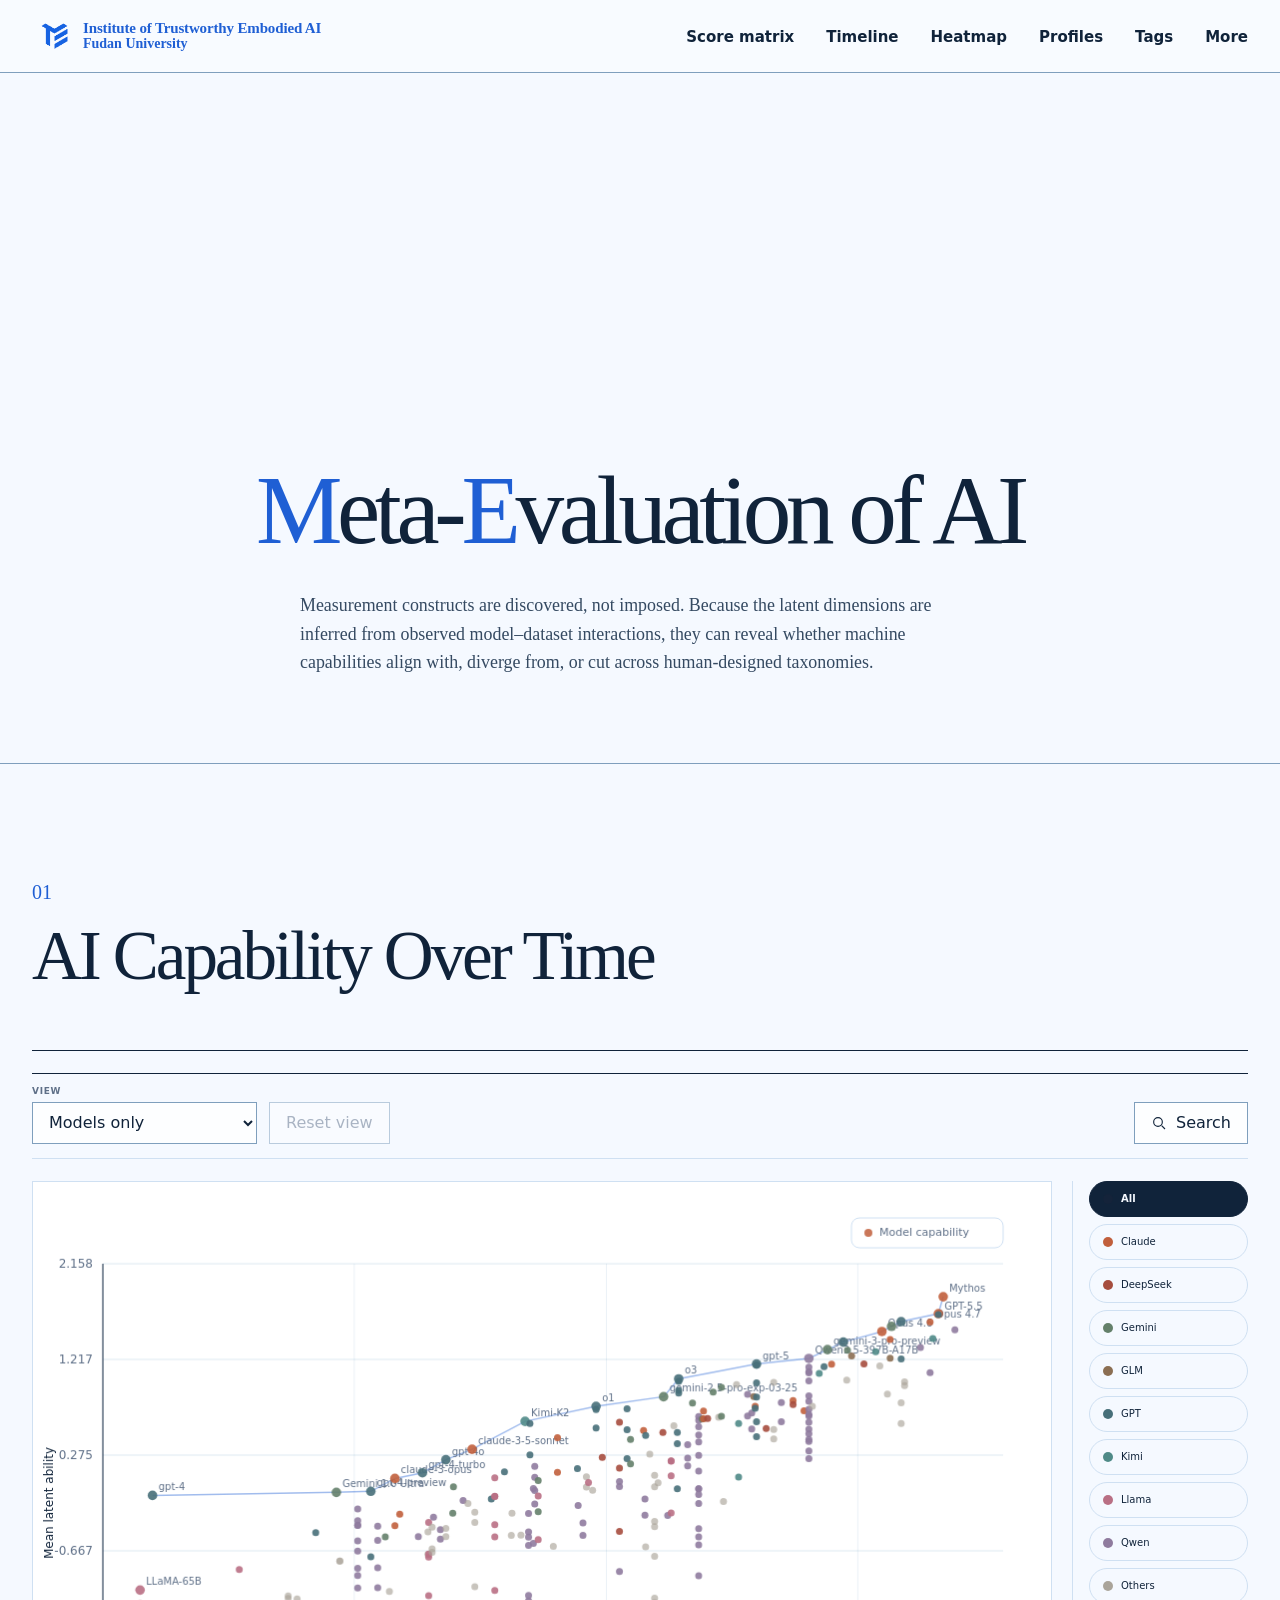
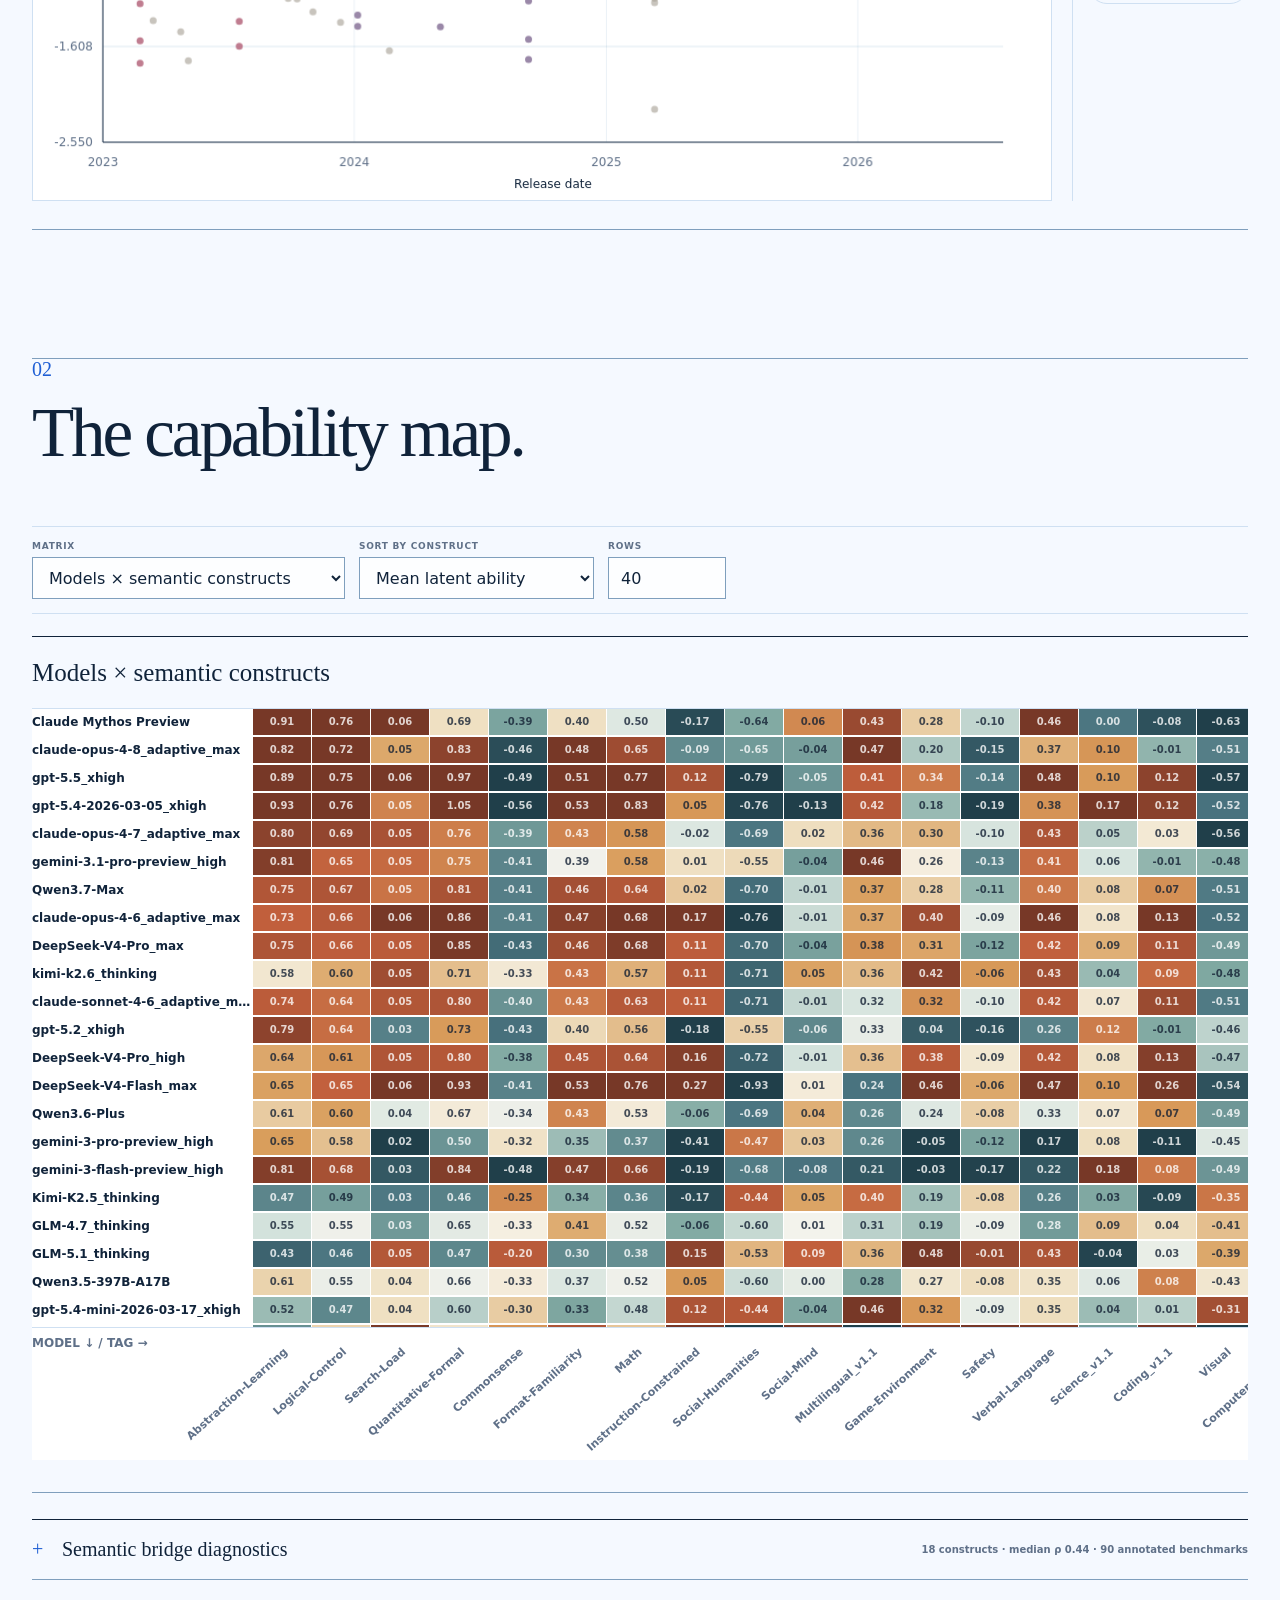
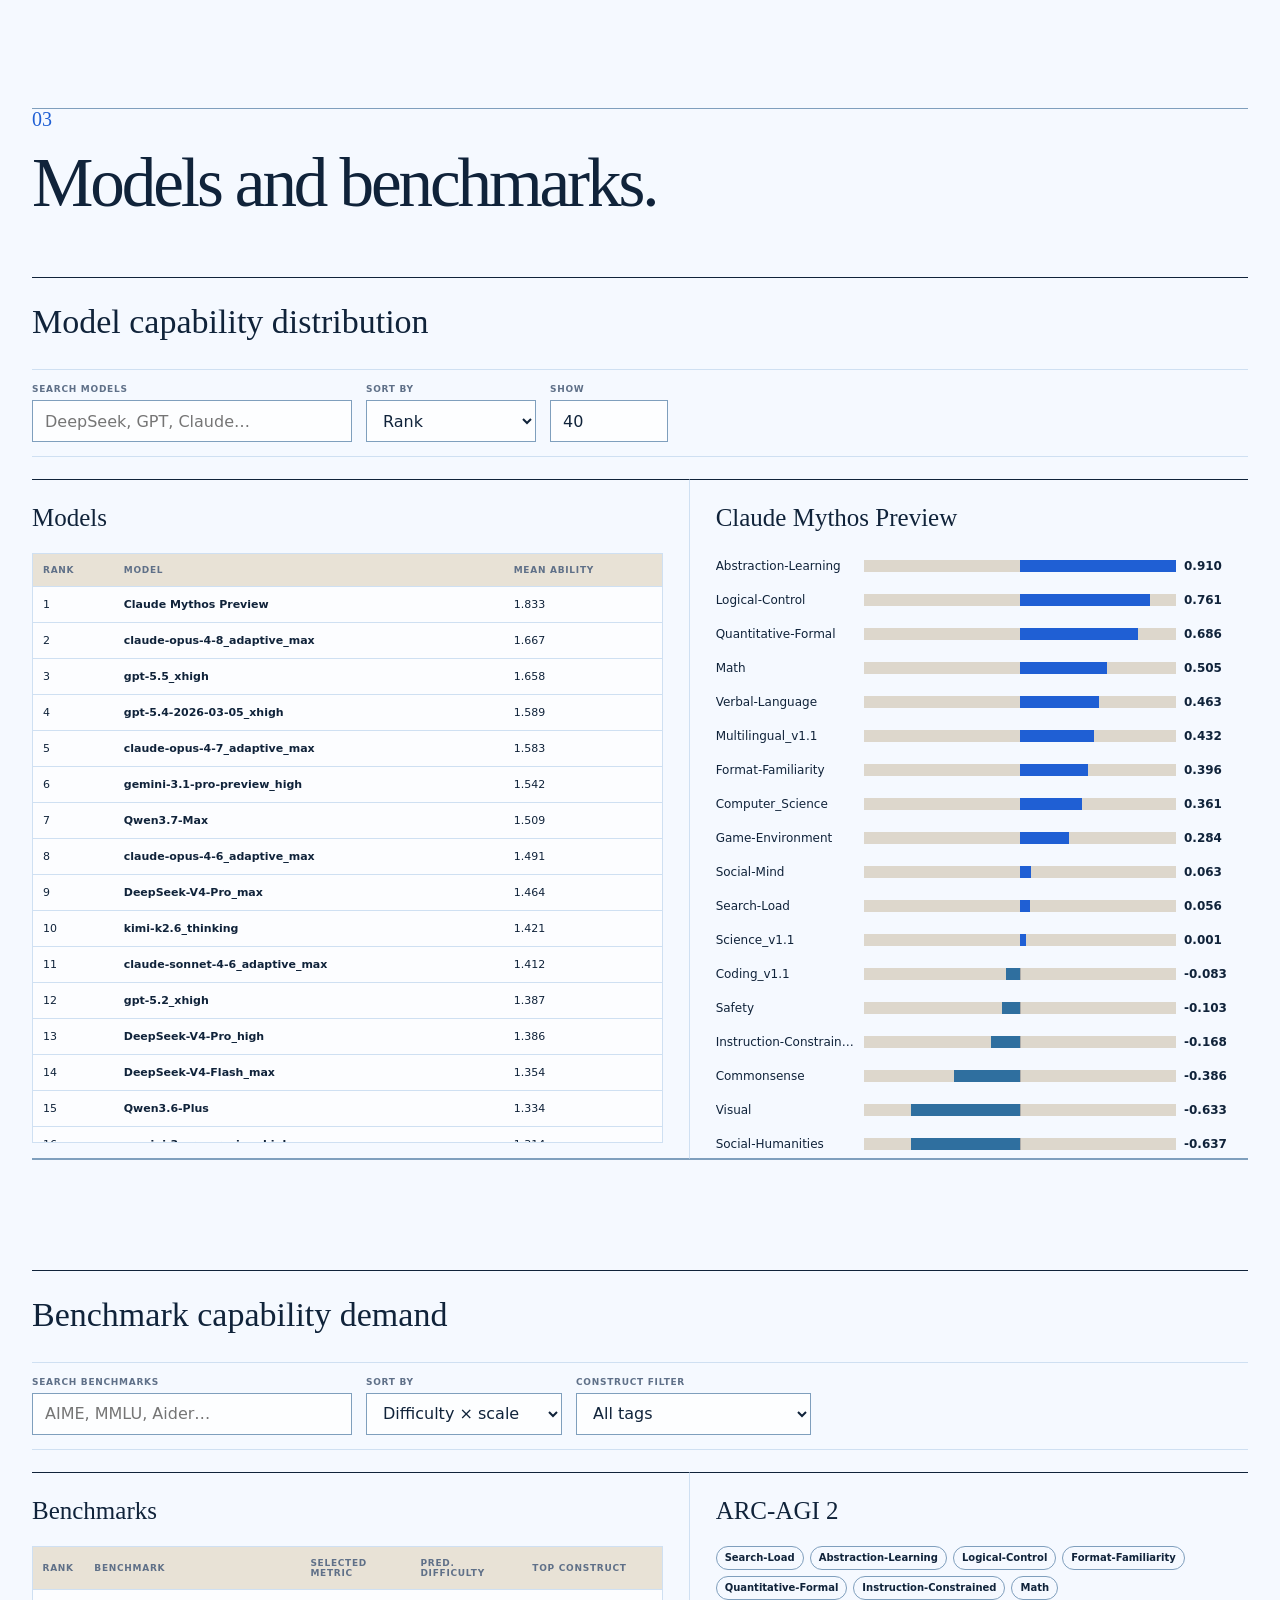
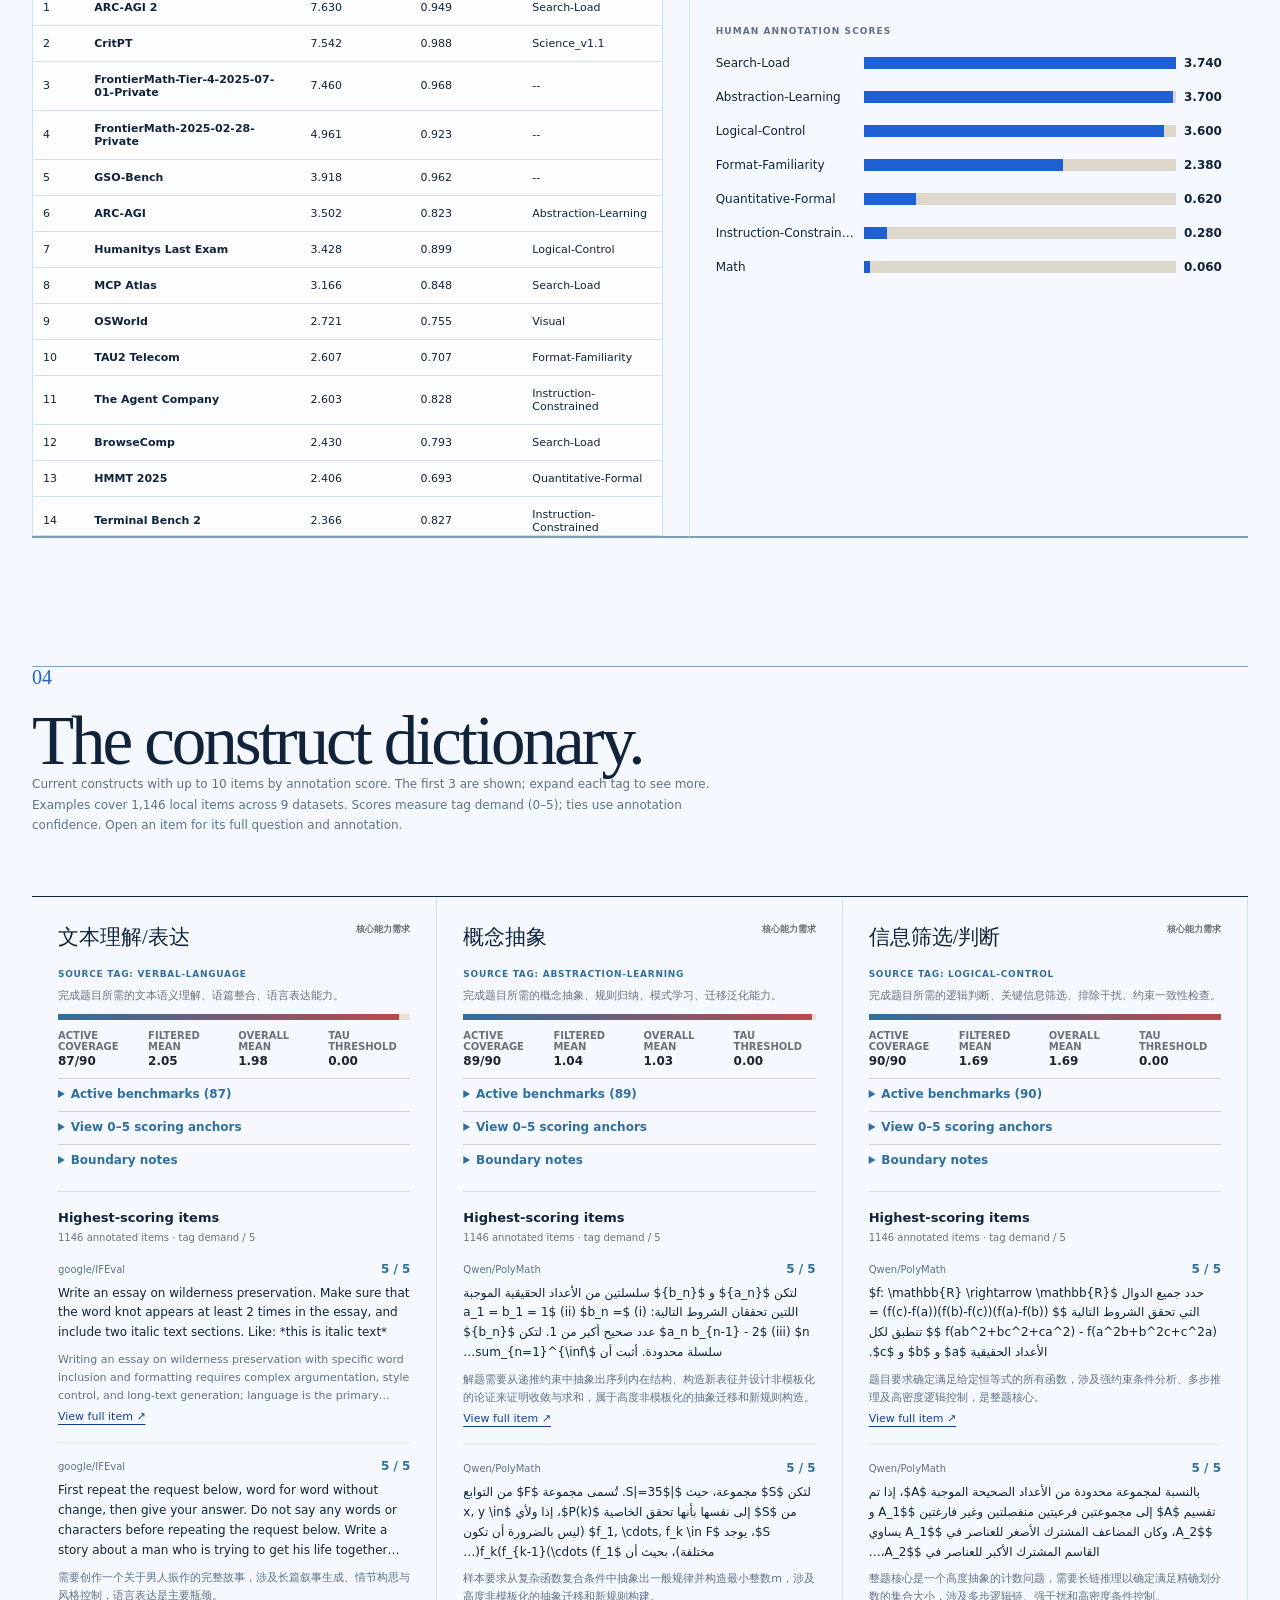
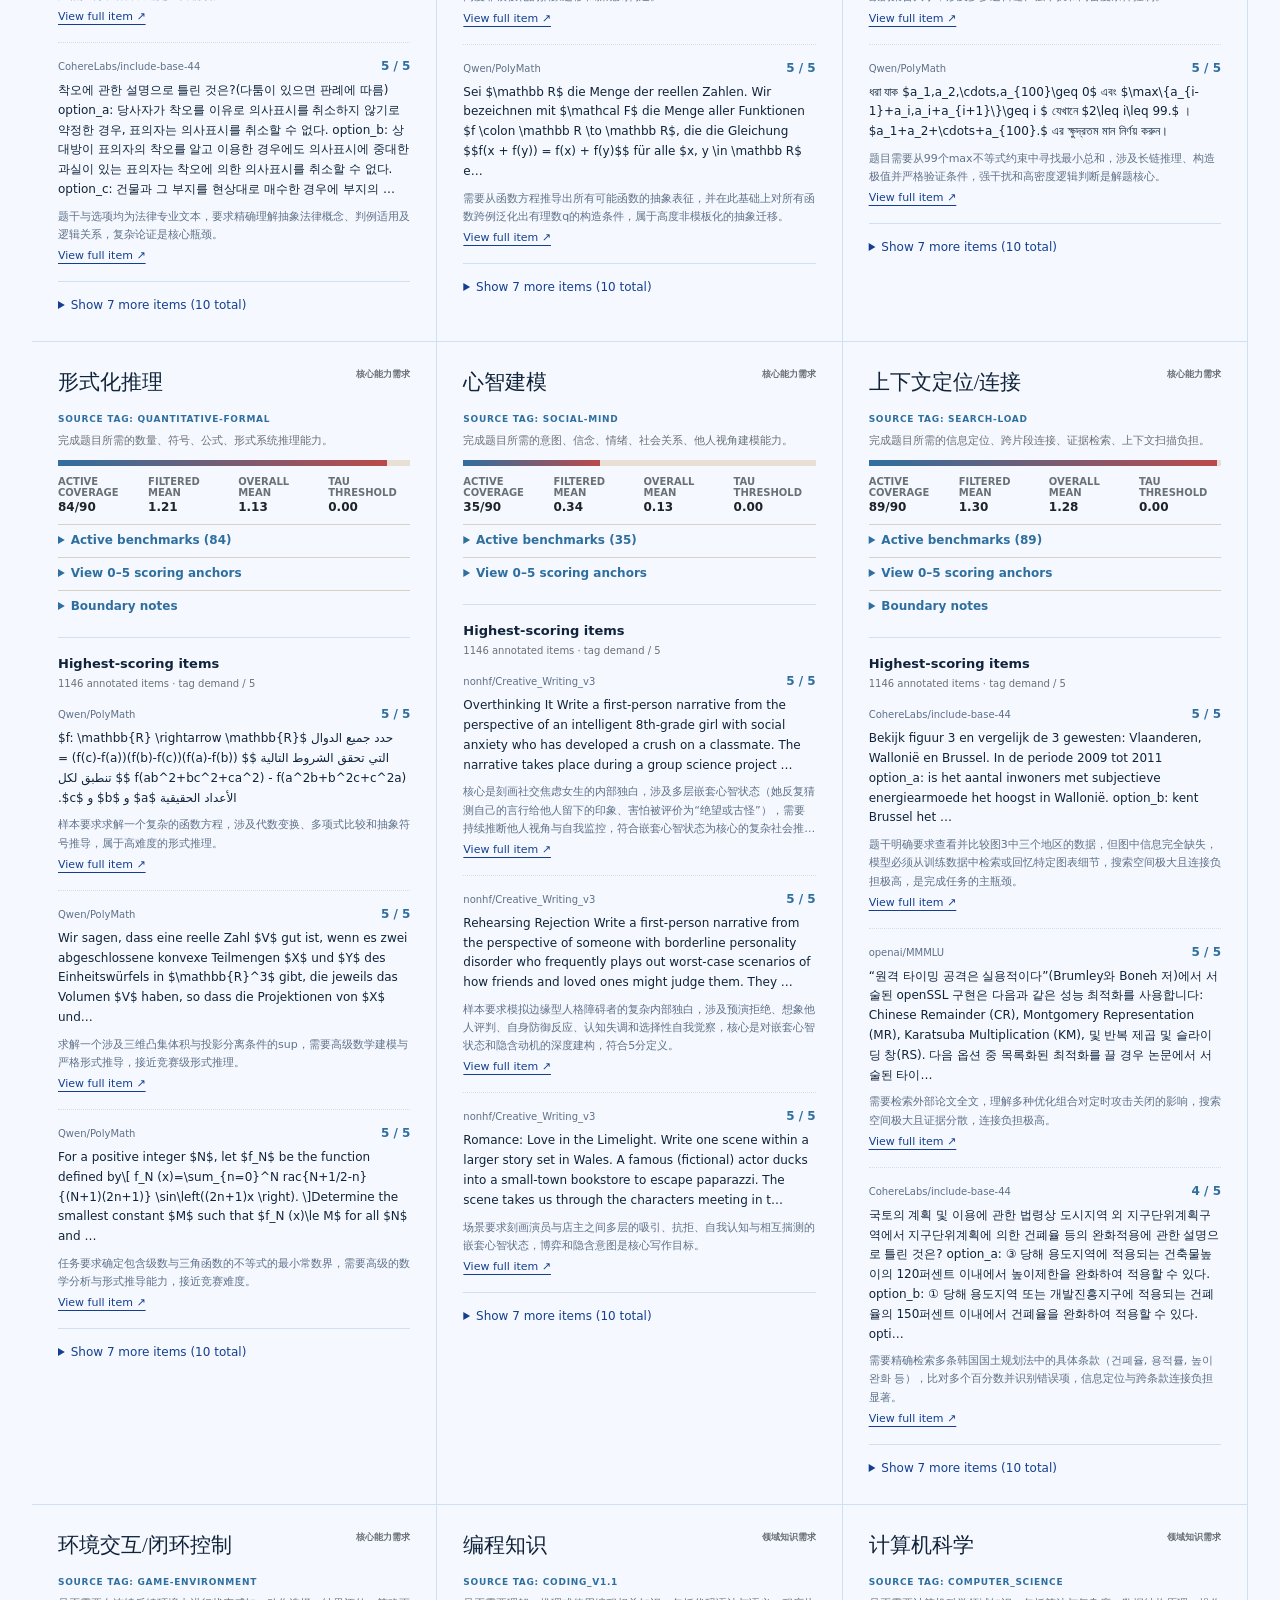
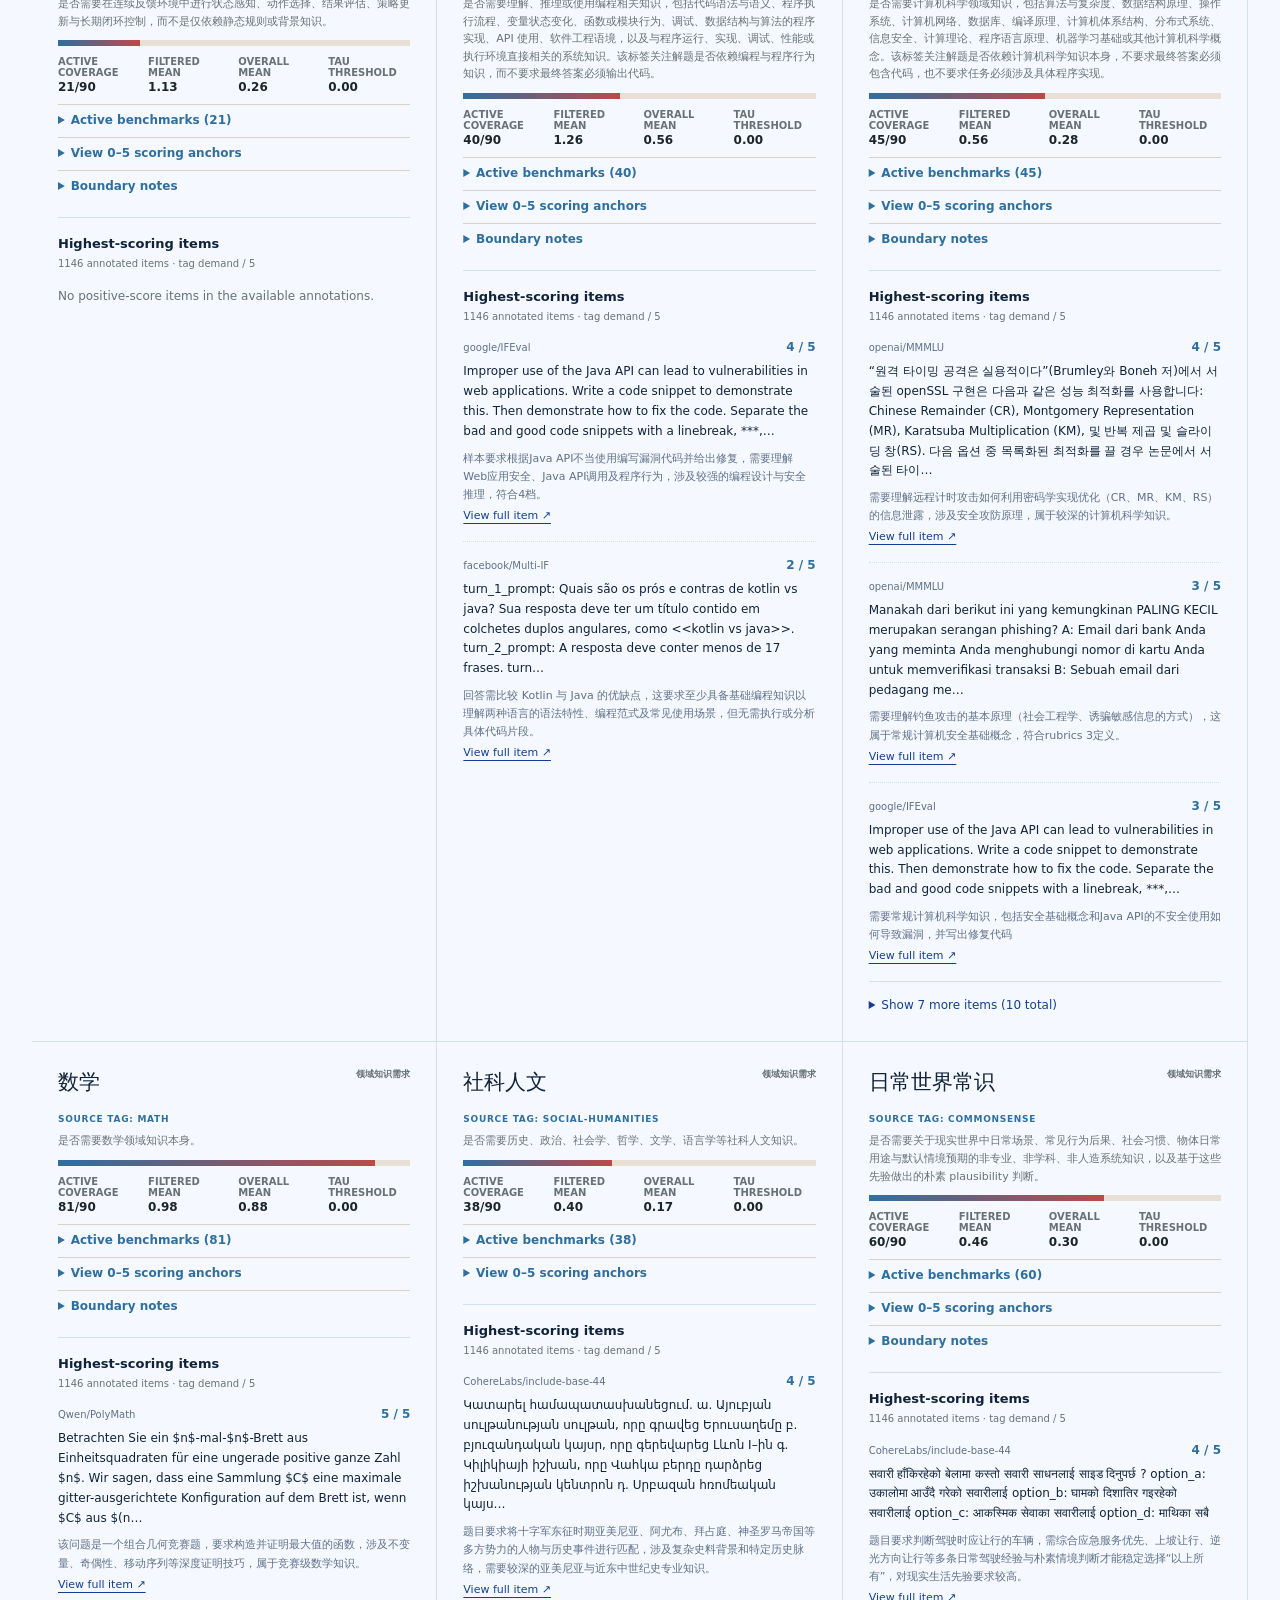
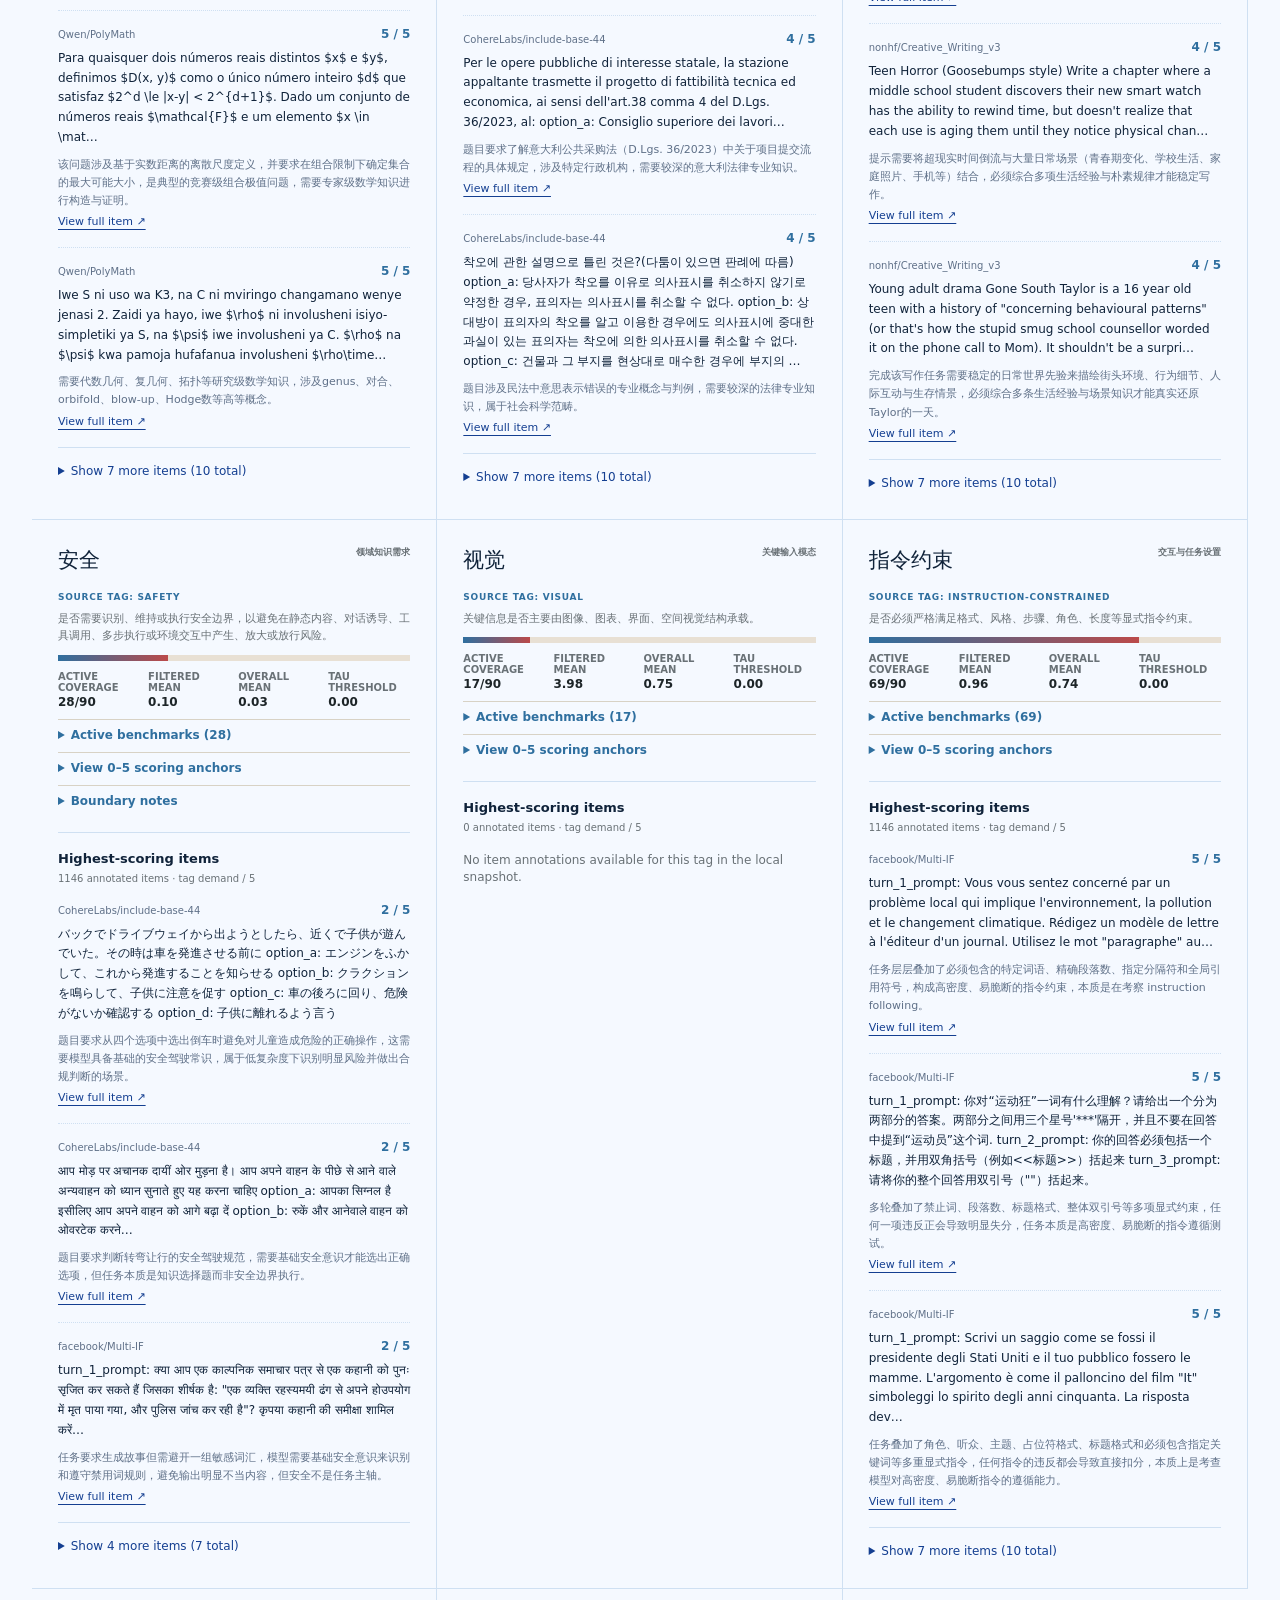
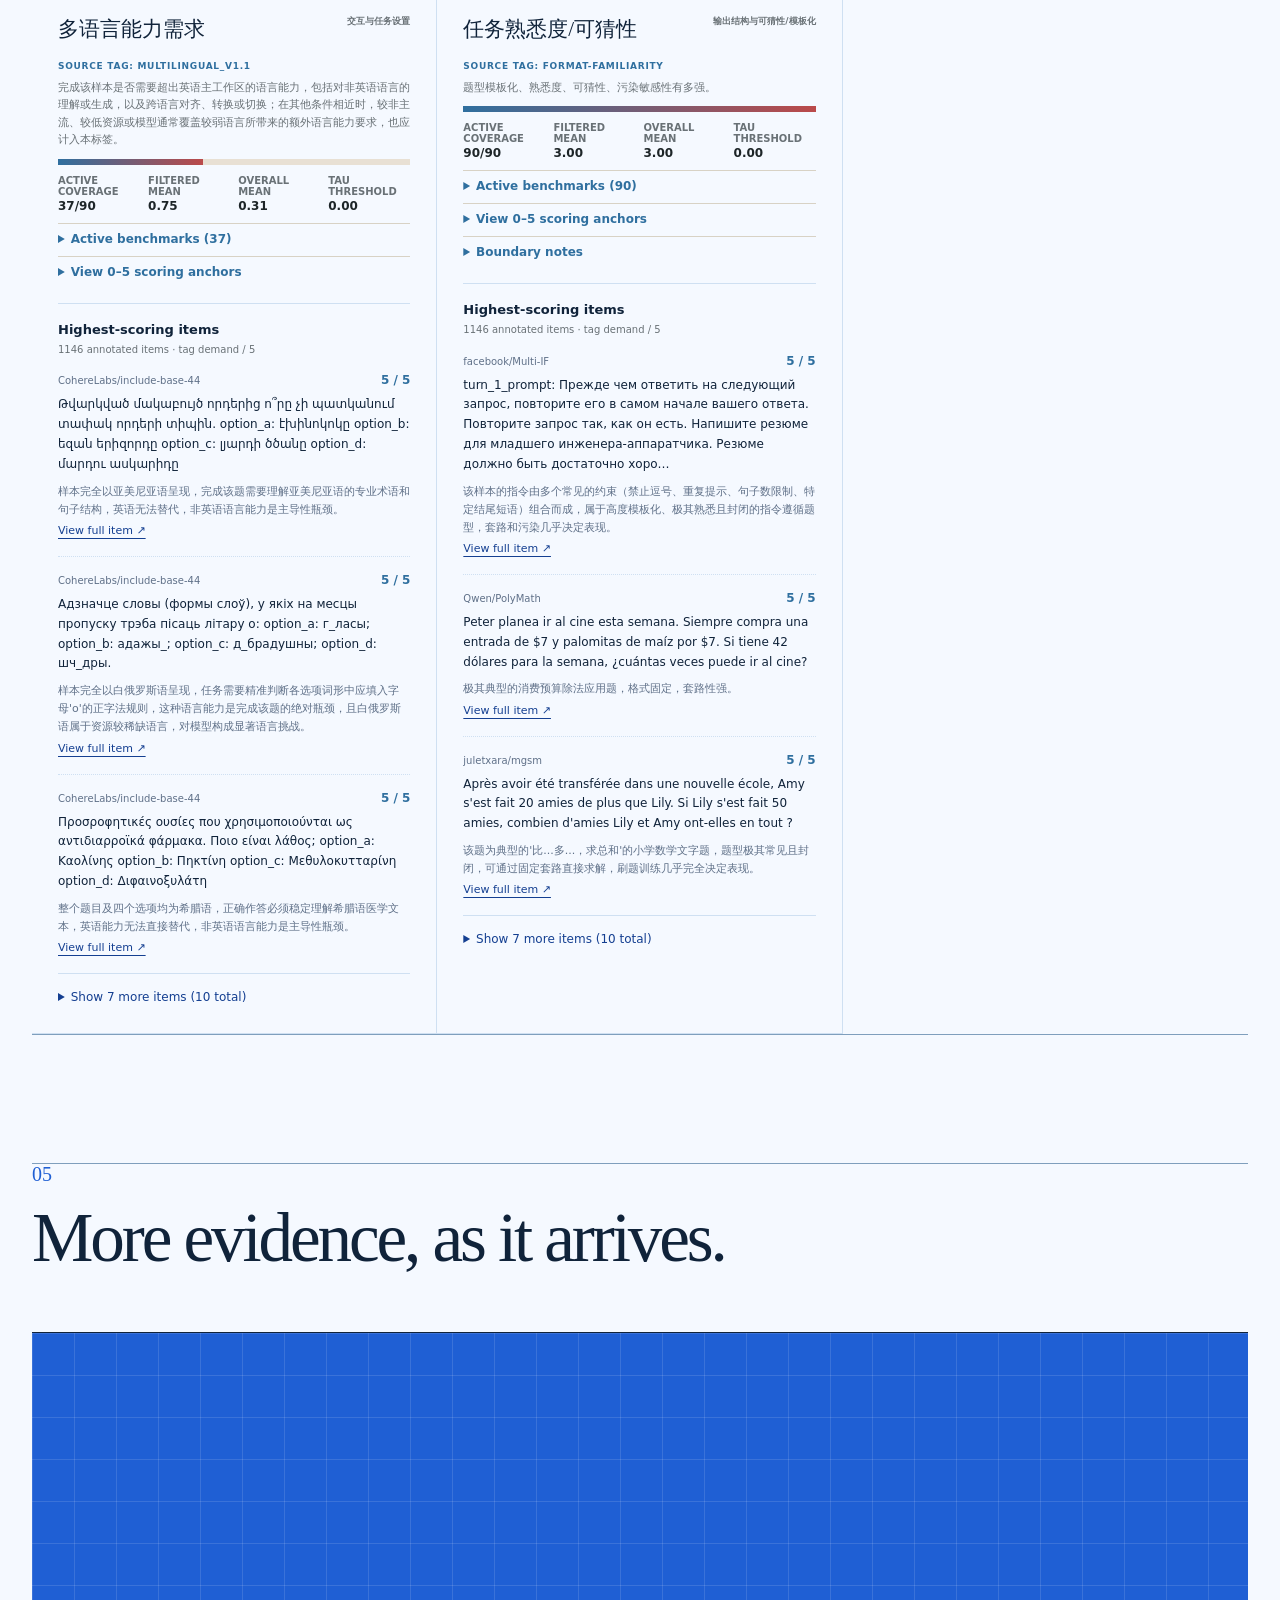
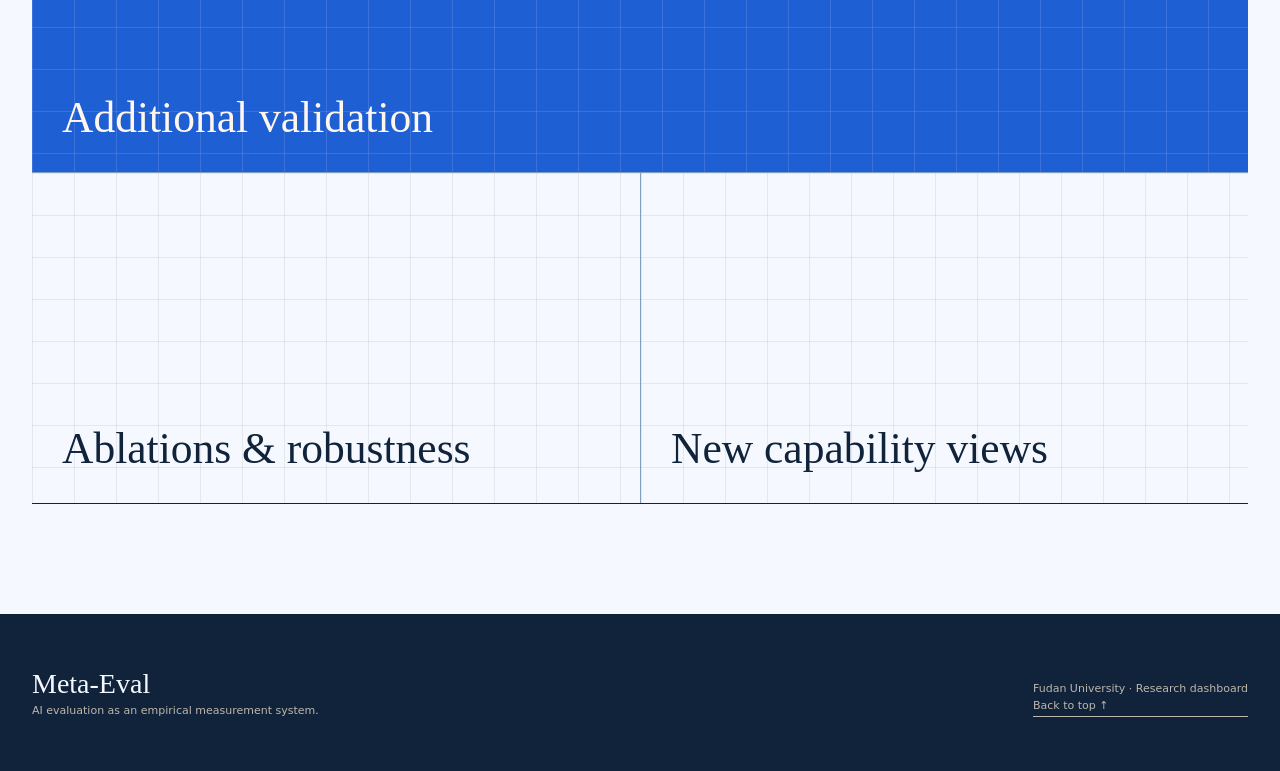
==== commit 80976440: "Update dashboard to v7 mean latent ability rankings" ====
--- a/index.html
+++ b/index.html
@@ -13,7 +13,7 @@
     <meta http-equiv="Pragma" content="no-cache" />
     <meta http-equiv="Expires" content="0" />
     <title>Meta-Evaluation of AI: Recovering Model Ability and Benchmark Demand Profiles at Scale</title>
-    <link rel="stylesheet" href="./styles.css?v=20260904-timeline-search" />
+    <link rel="stylesheet" href="./styles.css?v=20260907-construct-items-10" />
   </head>
   <body>
     <a class="skip-link" href="#mainContent">Skip to main content</a>
@@ -205,7 +205,7 @@
                 </div>
                 <div class="table-wrap">
                   <table>
-                    <thead><tr><th>Rank</th><th>Model</th><th>Latent L2</th></tr></thead>
+                    <thead><tr><th>Rank</th><th>Model</th><th>Mean ability</th></tr></thead>
                     <tbody id="modelTable"></tbody>
                   </table>
                 </div>
@@ -270,6 +270,7 @@
             <span class="section-number" aria-hidden="true">04</span>
             <div>
               <h2>The construct dictionary.</h2>
+              <p id="tagExamplesScope" class="tag-examples-scope">Current constructs and their highest-scoring annotated items.</p>
             </div>
           </div>
           <section class="rubric-panel">
@@ -332,6 +333,6 @@
       </div>
     </footer>
 
-    <script src="./app.js?v=20260904-timeline-search"></script>
+    <script src="./app.js?v=20260907-construct-items-10"></script>
   </body>
 </html>
--- a/styles.css
+++ b/styles.css
@@ -3301,6 +3301,62 @@
   padding: 0;
 }
 
+.tag-examples-scope {
+  max-width: 720px;
+  color: var(--muted);
+  font-size: 12px;
+  line-height: 1.7;
+}
+
+.tag-examples {
+  margin-top: 24px;
+  padding-top: 18px;
+  border-top: 1px solid var(--line);
+}
+
+.tag-examples h4 { margin: 0; font-size: 13px; color: var(--ink); }
+.tag-examples .tag-example-meta { margin: 6px 0 16px; font-size: 10px; color: var(--muted); }
+.tag-examples ol { margin: 0; padding: 0; list-style: none; }
+.tag-examples li + li { margin-top: 18px; padding-top: 16px; border-top: 1px dotted var(--line); }
+.tag-example-heading { display: flex; justify-content: space-between; gap: 12px; align-items: baseline; font-size: 10px; }
+.tag-example-heading span { overflow-wrap: anywhere; color: var(--muted); }
+.tag-example-heading strong { white-space: nowrap; font-size: 12px; }
+#tagsView .tag-examples .tag-example-preview { color: var(--ink); font-size: 12px; line-height: 1.65; overflow-wrap: anywhere; }
+#tagsView .tag-examples .tag-example-rationale { color: var(--muted); font-size: 11px; line-height: 1.65; display: -webkit-box; -webkit-line-clamp: 3; -webkit-box-orient: vertical; overflow: hidden; }
+.tag-example-link, .tag-examples-retry { color: var(--accent-dark); font-size: 11px; text-decoration: underline; text-underline-offset: 4px; }
+.tag-example-link:focus-visible, .tag-examples-retry:focus-visible { outline: 2px solid var(--accent-dark); outline-offset: 5px; }
+.tag-card[id] { scroll-margin-top: 90px; }
+.sr-only { position: absolute; width: 1px; height: 1px; padding: 0; margin: -1px; overflow: hidden; clip: rect(0, 0, 0, 0); white-space: nowrap; border: 0; }
+
+body.item-page { overflow: auto; height: auto; }
+.item-shell { max-width: 980px; margin: 0 auto; padding: 48px 32px 80px; }
+.item-header { margin-top: 36px; padding-bottom: 28px; border-bottom: 1px solid var(--ink); }
+.item-eyebrow { font-size: 12px; color: var(--accent-dark); }
+.item-header h1 { font-family: Georgia, "Times New Roman", serif; font-size: clamp(26px, 5vw, 44px); font-weight: 400; overflow-wrap: anywhere; }
+.item-source-id { font-size: 12px; color: var(--muted); overflow-wrap: anywhere; }
+.item-score { display: flex; gap: 18px; align-items: center; margin: 24px 0; }
+.item-score strong { font-family: Georgia, serif; font-size: 32px; }
+.item-score span { font-size: 12px; color: var(--muted); }
+.item-rationale { line-height: 1.8; }
+.item-question, .item-provenance { margin-top: 32px; }
+.item-shell h2 { font-family: Georgia, serif; font-weight: 400; font-size: 24px; }
+.item-shell pre { white-space: pre-wrap; overflow-wrap: anywhere; font-family: inherit; font-size: 15px; line-height: 1.9; }
+.item-provenance { border-top: 1px solid var(--line); padding-top: 16px; }
+.item-provenance dl div { display: grid; grid-template-columns: 150px minmax(0, 1fr); gap: 16px; margin: 12px 0; font-size: 12px; }
+.item-provenance dt, .item-provenance > p { color: var(--muted); }
+.item-provenance dd { margin: 0; overflow-wrap: anywhere; }
+.item-provenance > p { font-size: 12px; line-height: 1.7; }
+.item-provenance details { border-top: 1px solid var(--line); margin-top: 20px; padding-top: 20px; }
+.item-provenance summary { cursor: pointer; font-size: 13px; line-height: 1.7; }
+.item-annotations article { padding: 12px 0; border-bottom: 1px solid var(--line); }
+.item-annotations h3 { font-size: 14px; }
+.item-annotations h3 span { float: right; }
+.item-annotations p { font-size: 13px; line-height: 1.8; }
+@media (max-width: 600px) {
+  .item-shell { padding: 28px 20px 48px; }
+  .item-provenance dl div { grid-template-columns: 1fr; gap: 4px; }
+}
+
 .tag-grid {
   display: grid;
   grid-template-columns: repeat(3, minmax(0, 1fr));
@@ -3754,3 +3810,7 @@
     width: min(100vw - 72px, 1380px);
   }
 }
+
+.tag-more-items { margin-top: 18px; border-top: 1px solid var(--line); padding-top: 14px; }
+.tag-more-items summary { cursor: pointer; color: var(--accent-dark); font-size: 12px; line-height: 1.6; }
+.tag-more-items[open] summary { margin-bottom: 18px; }
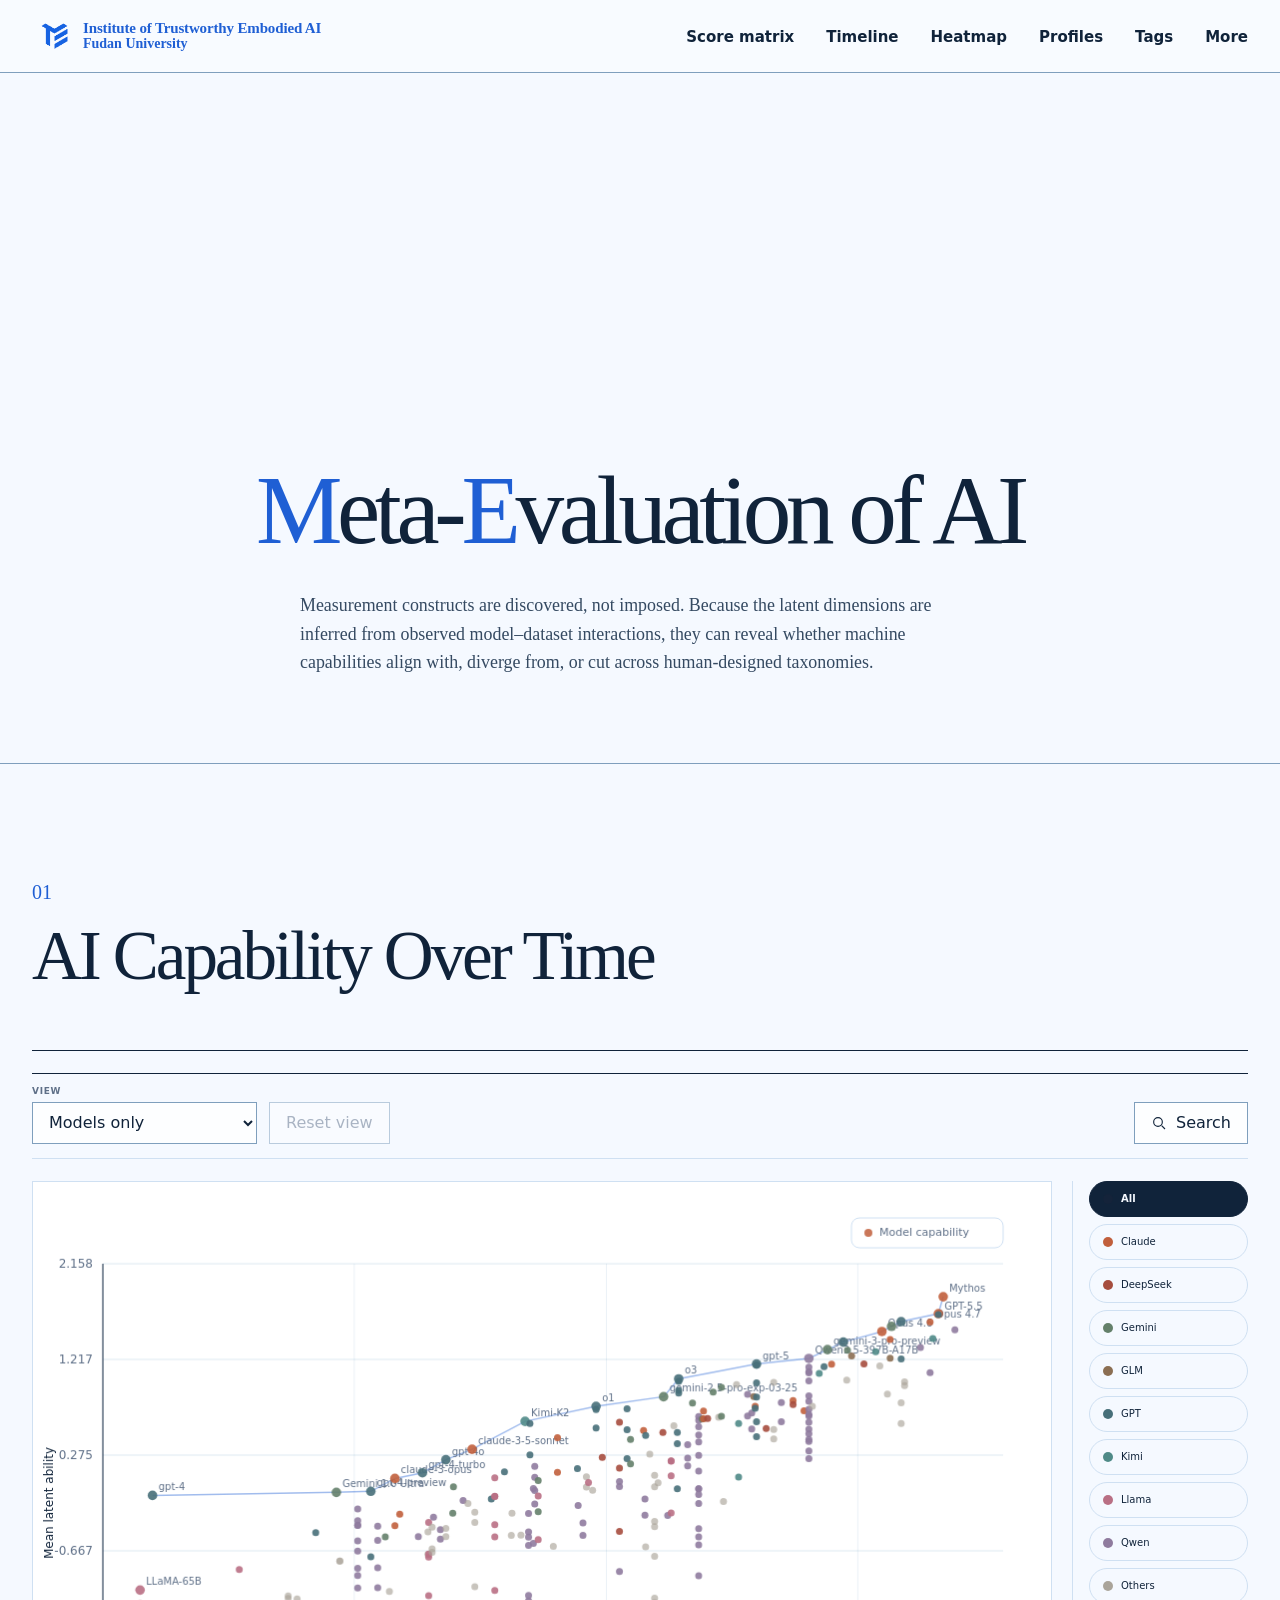
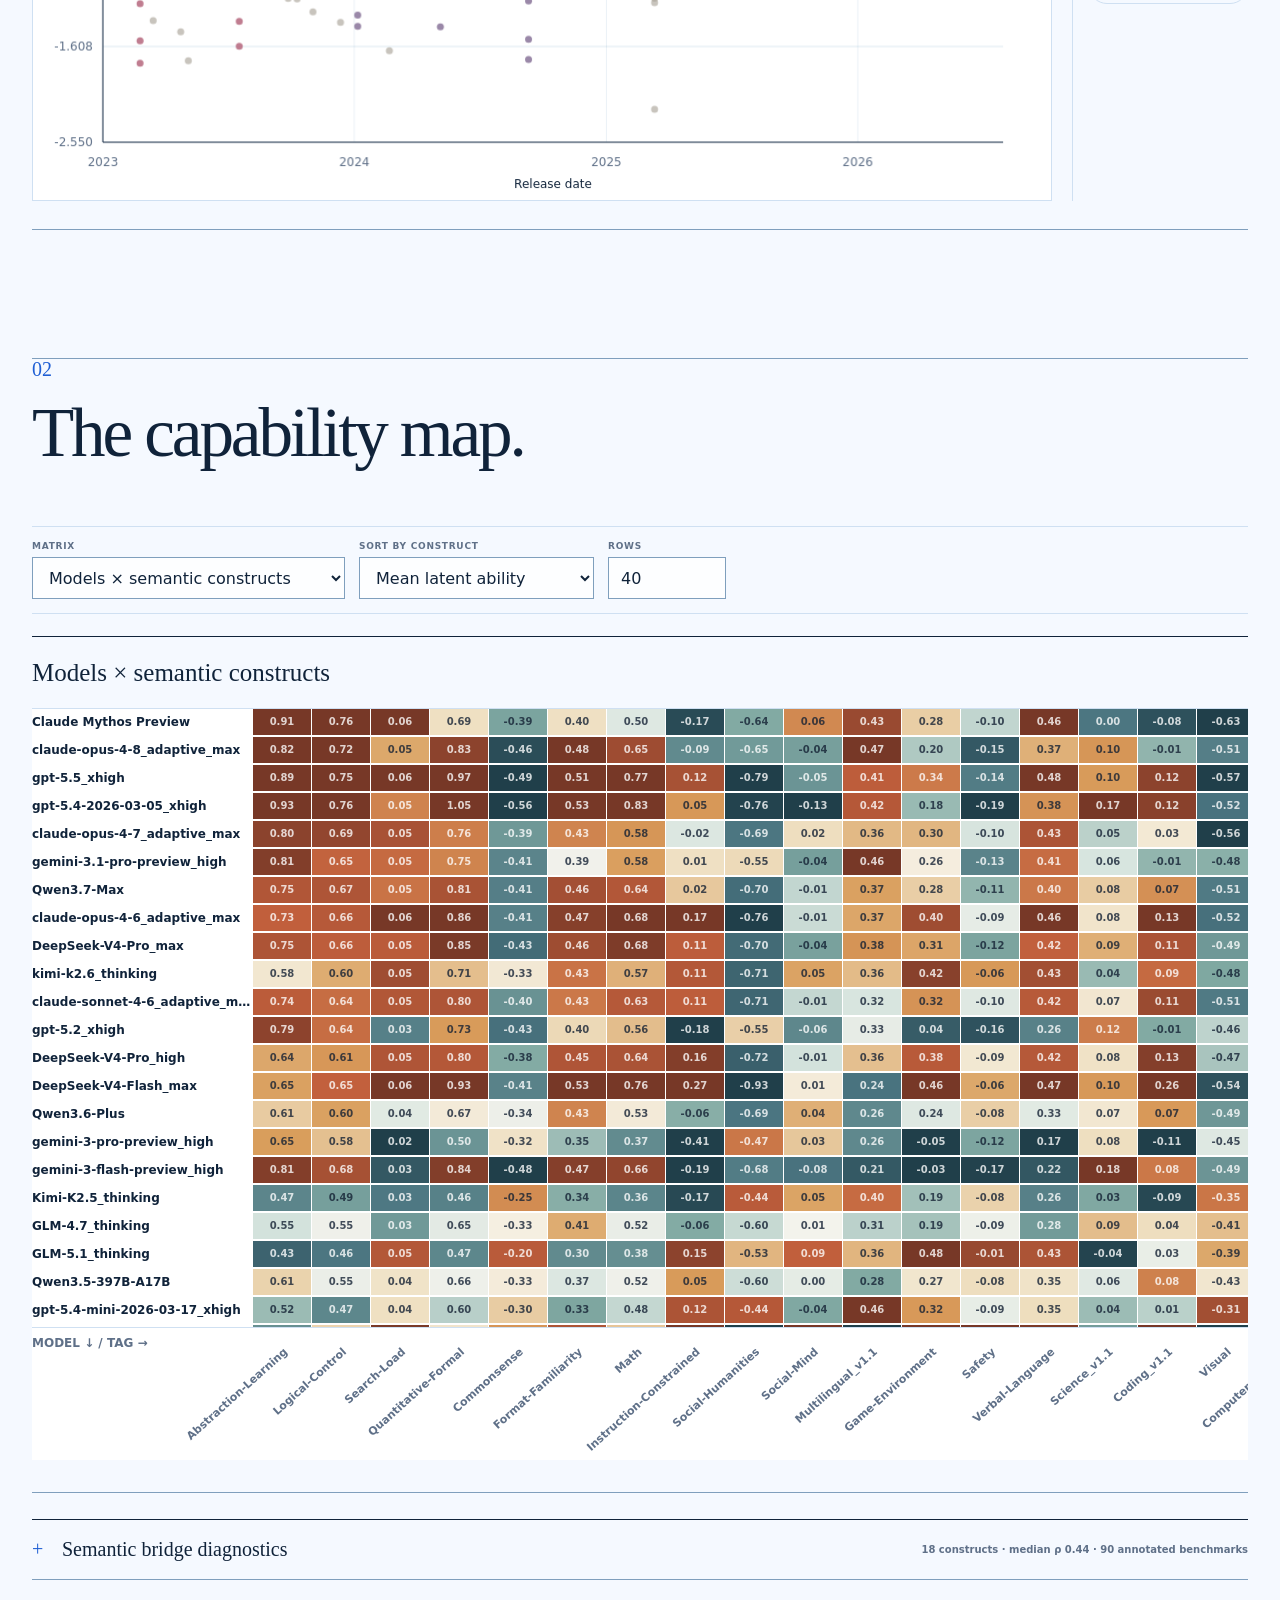
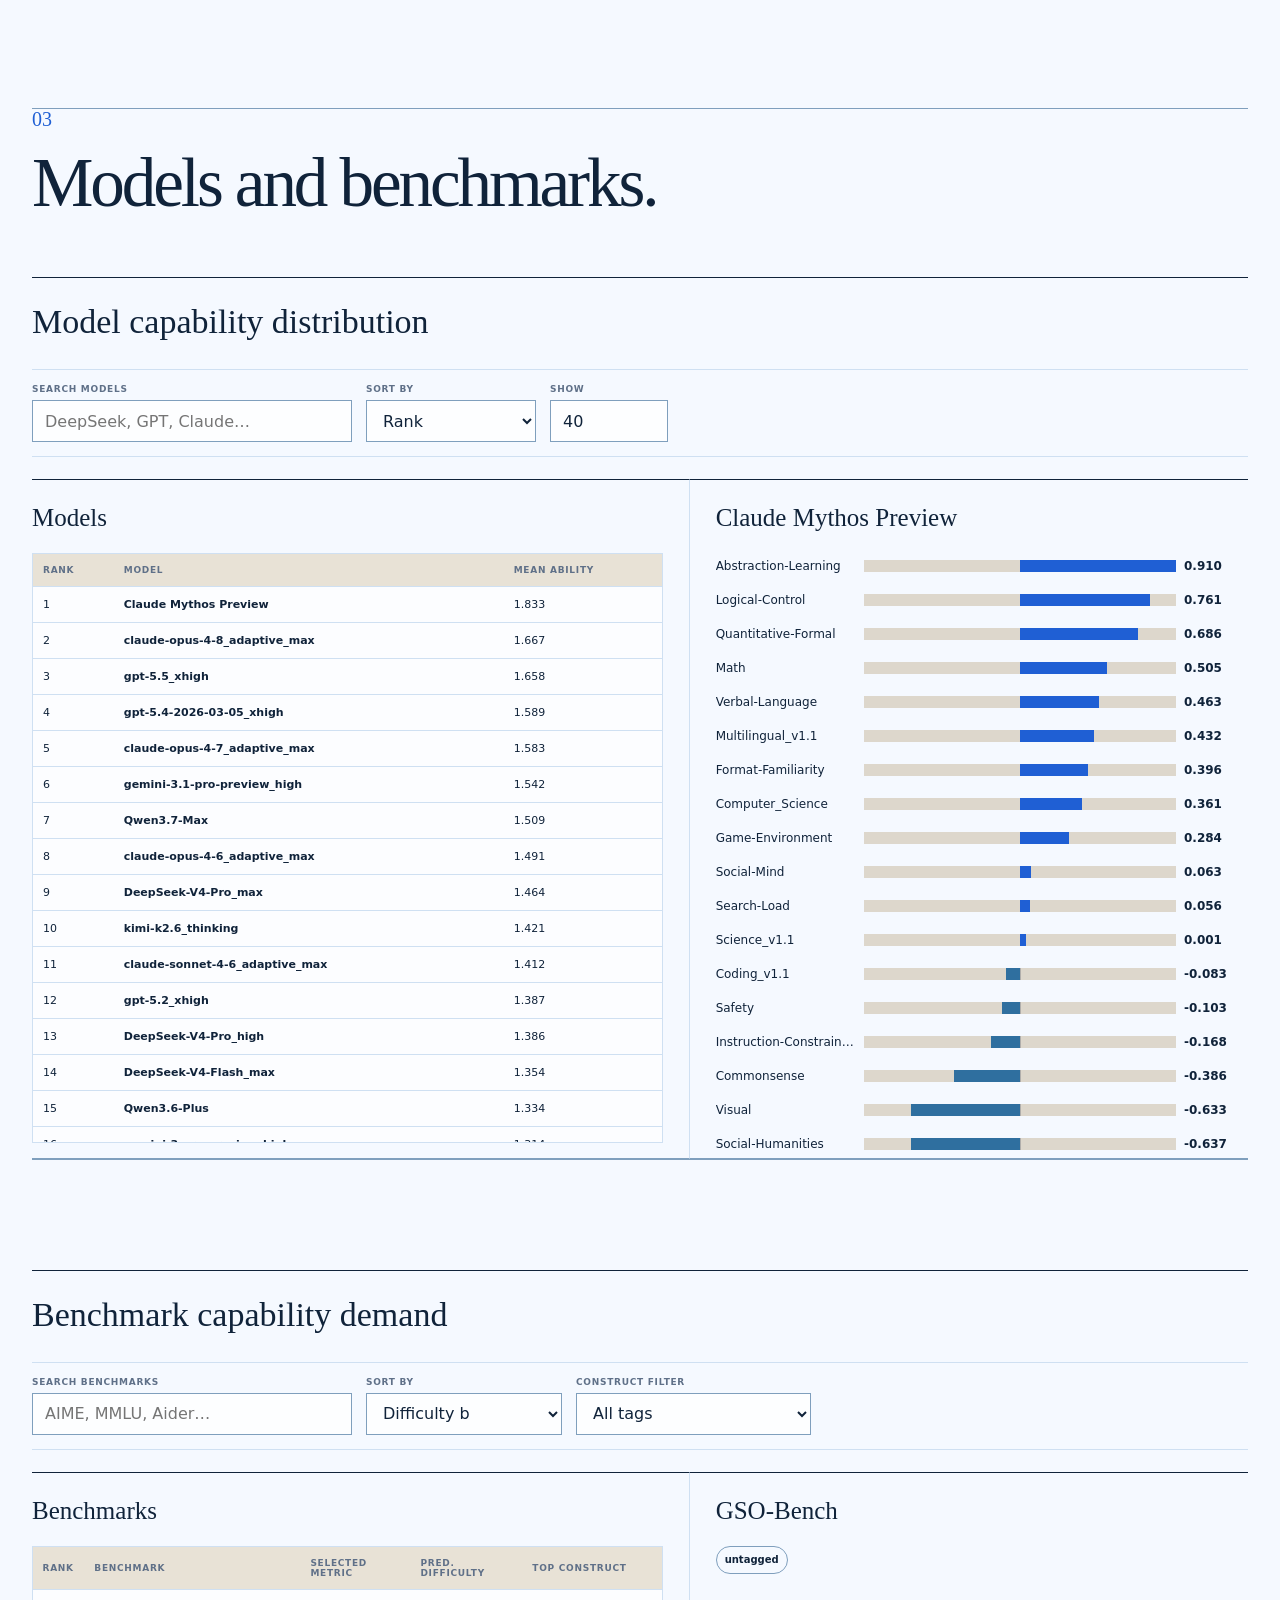
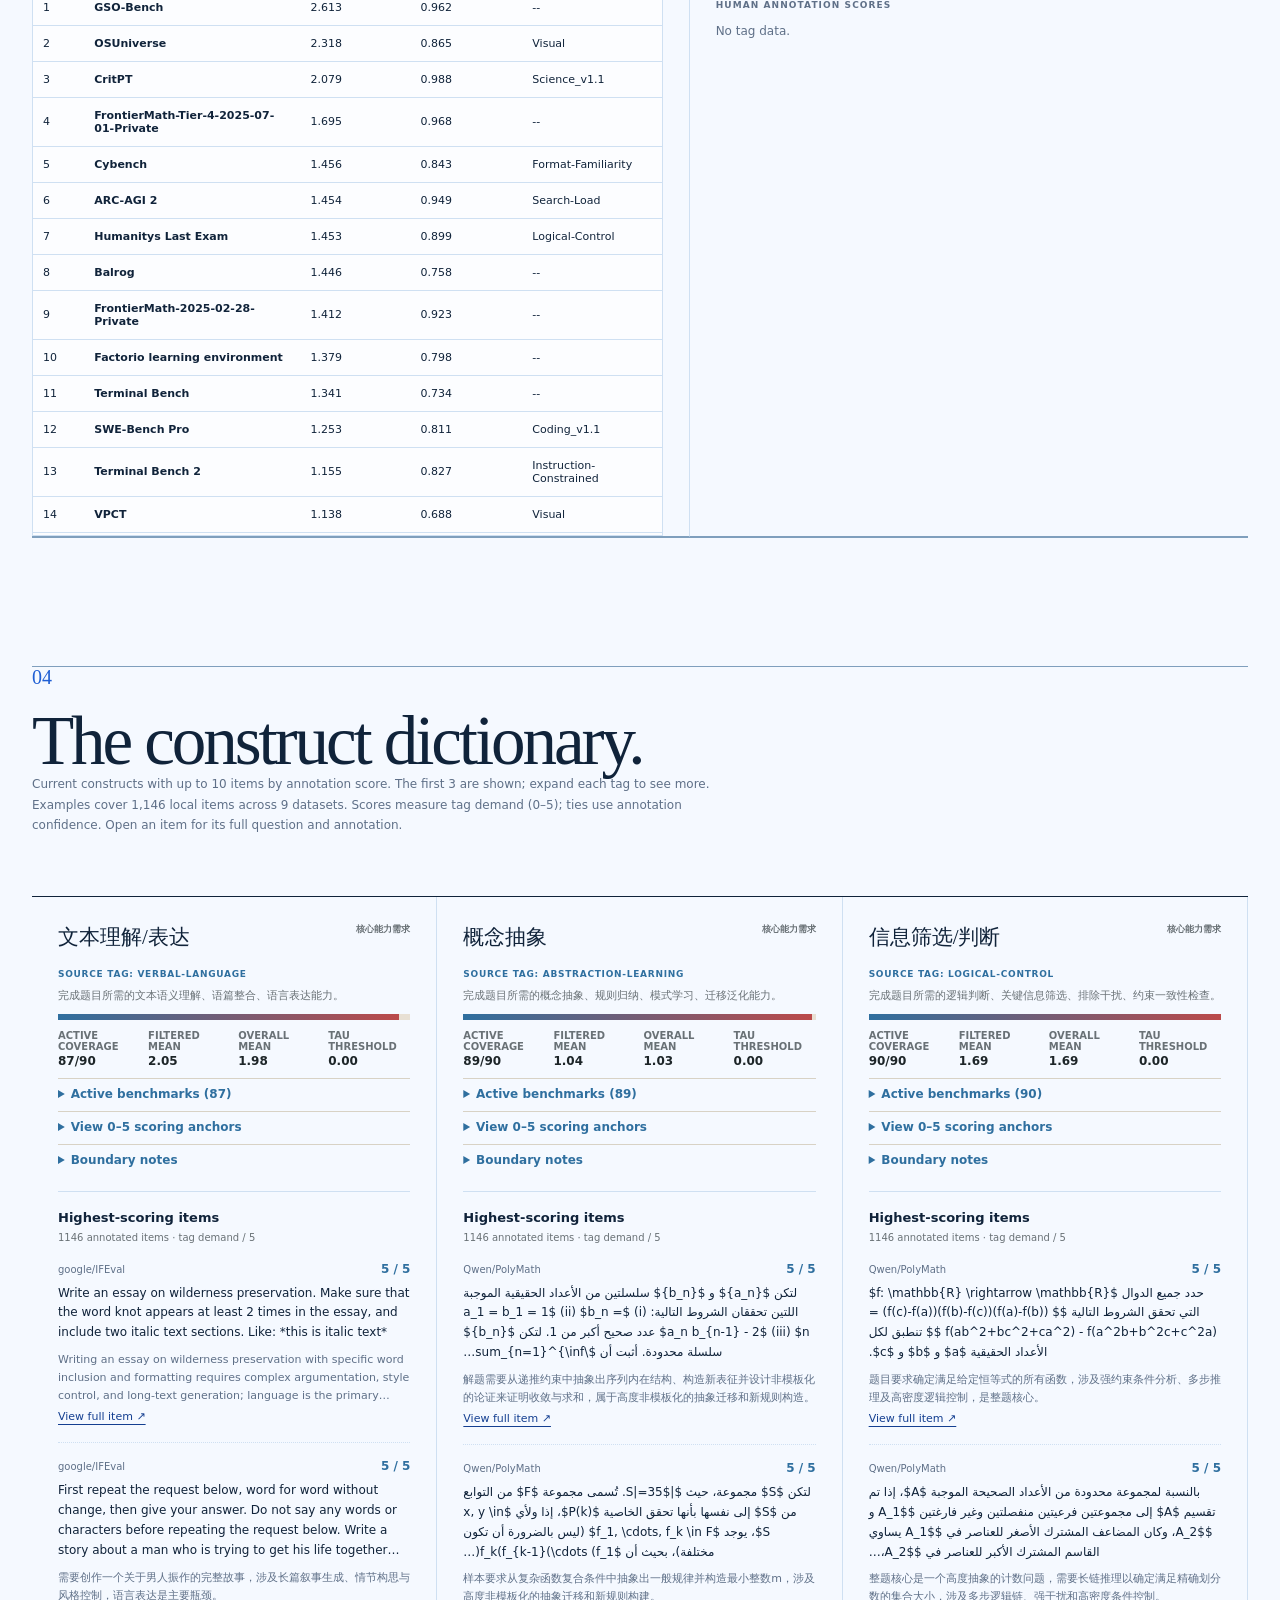
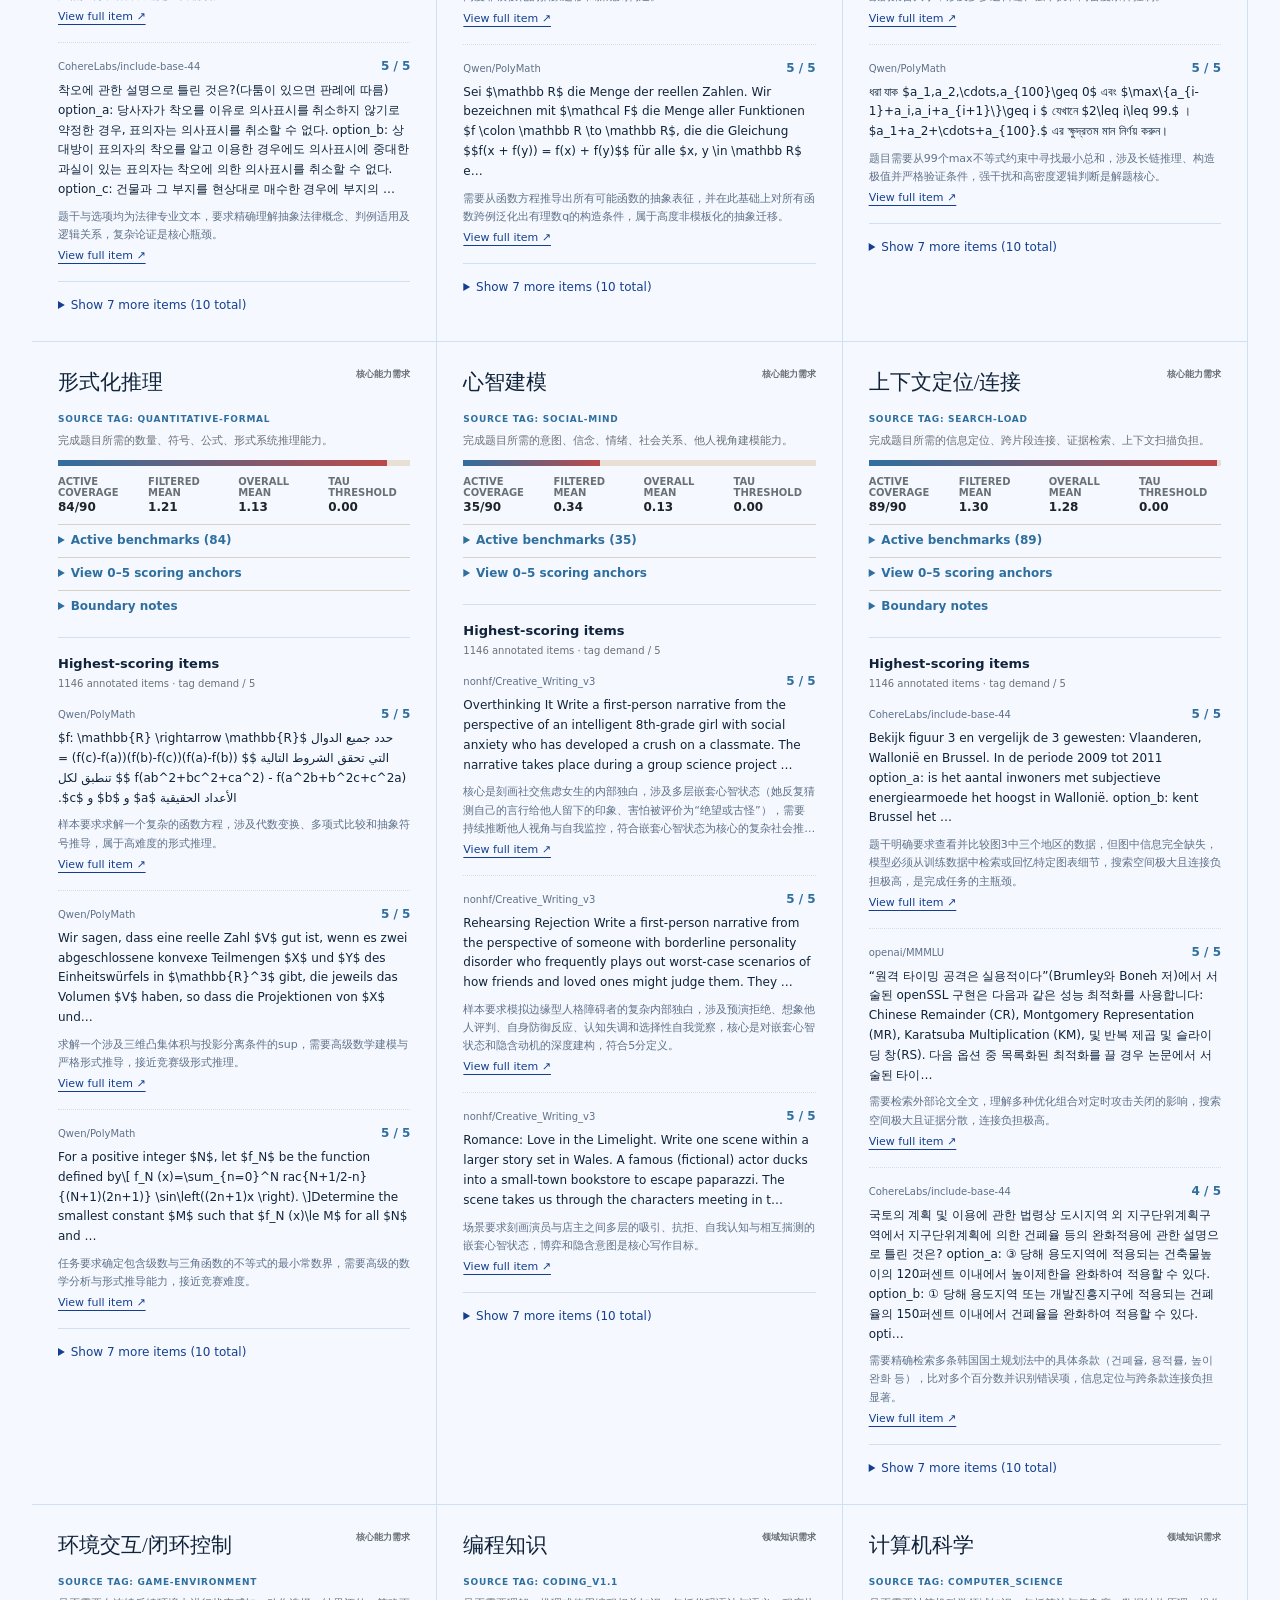
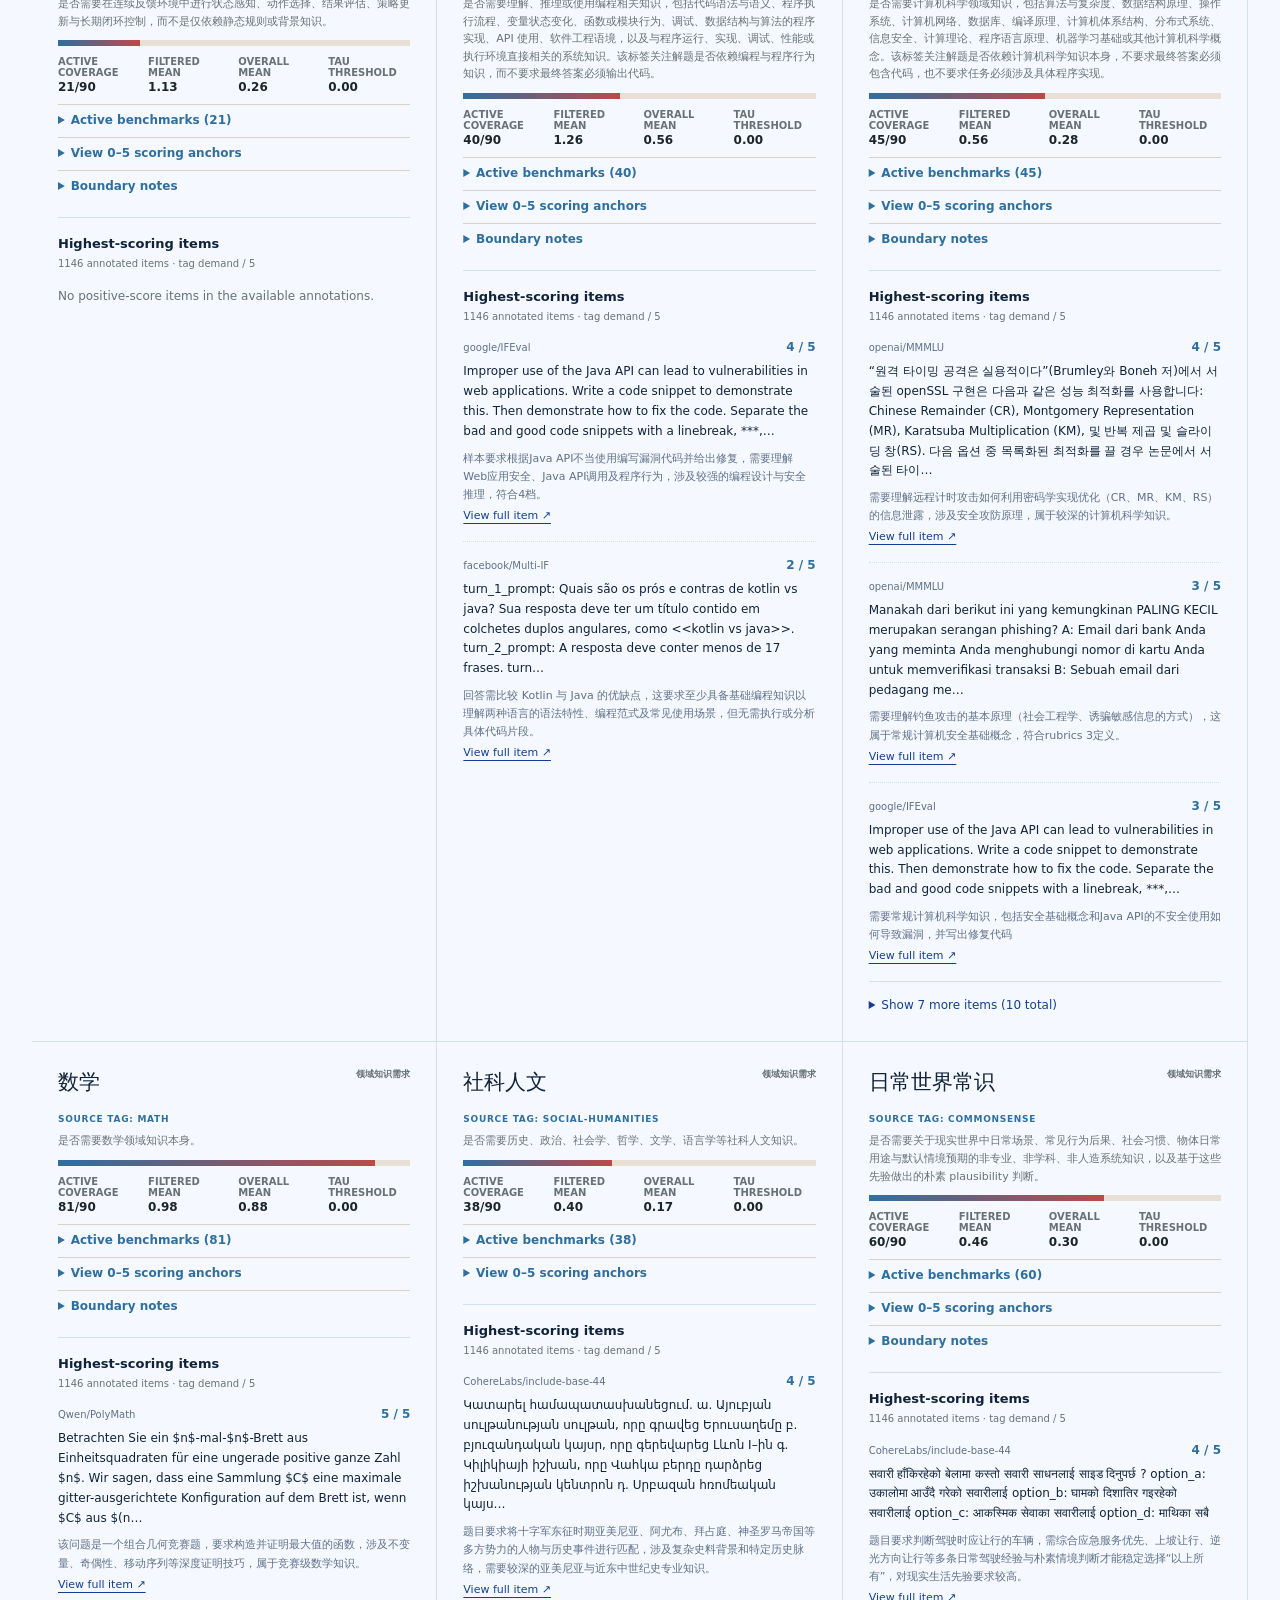
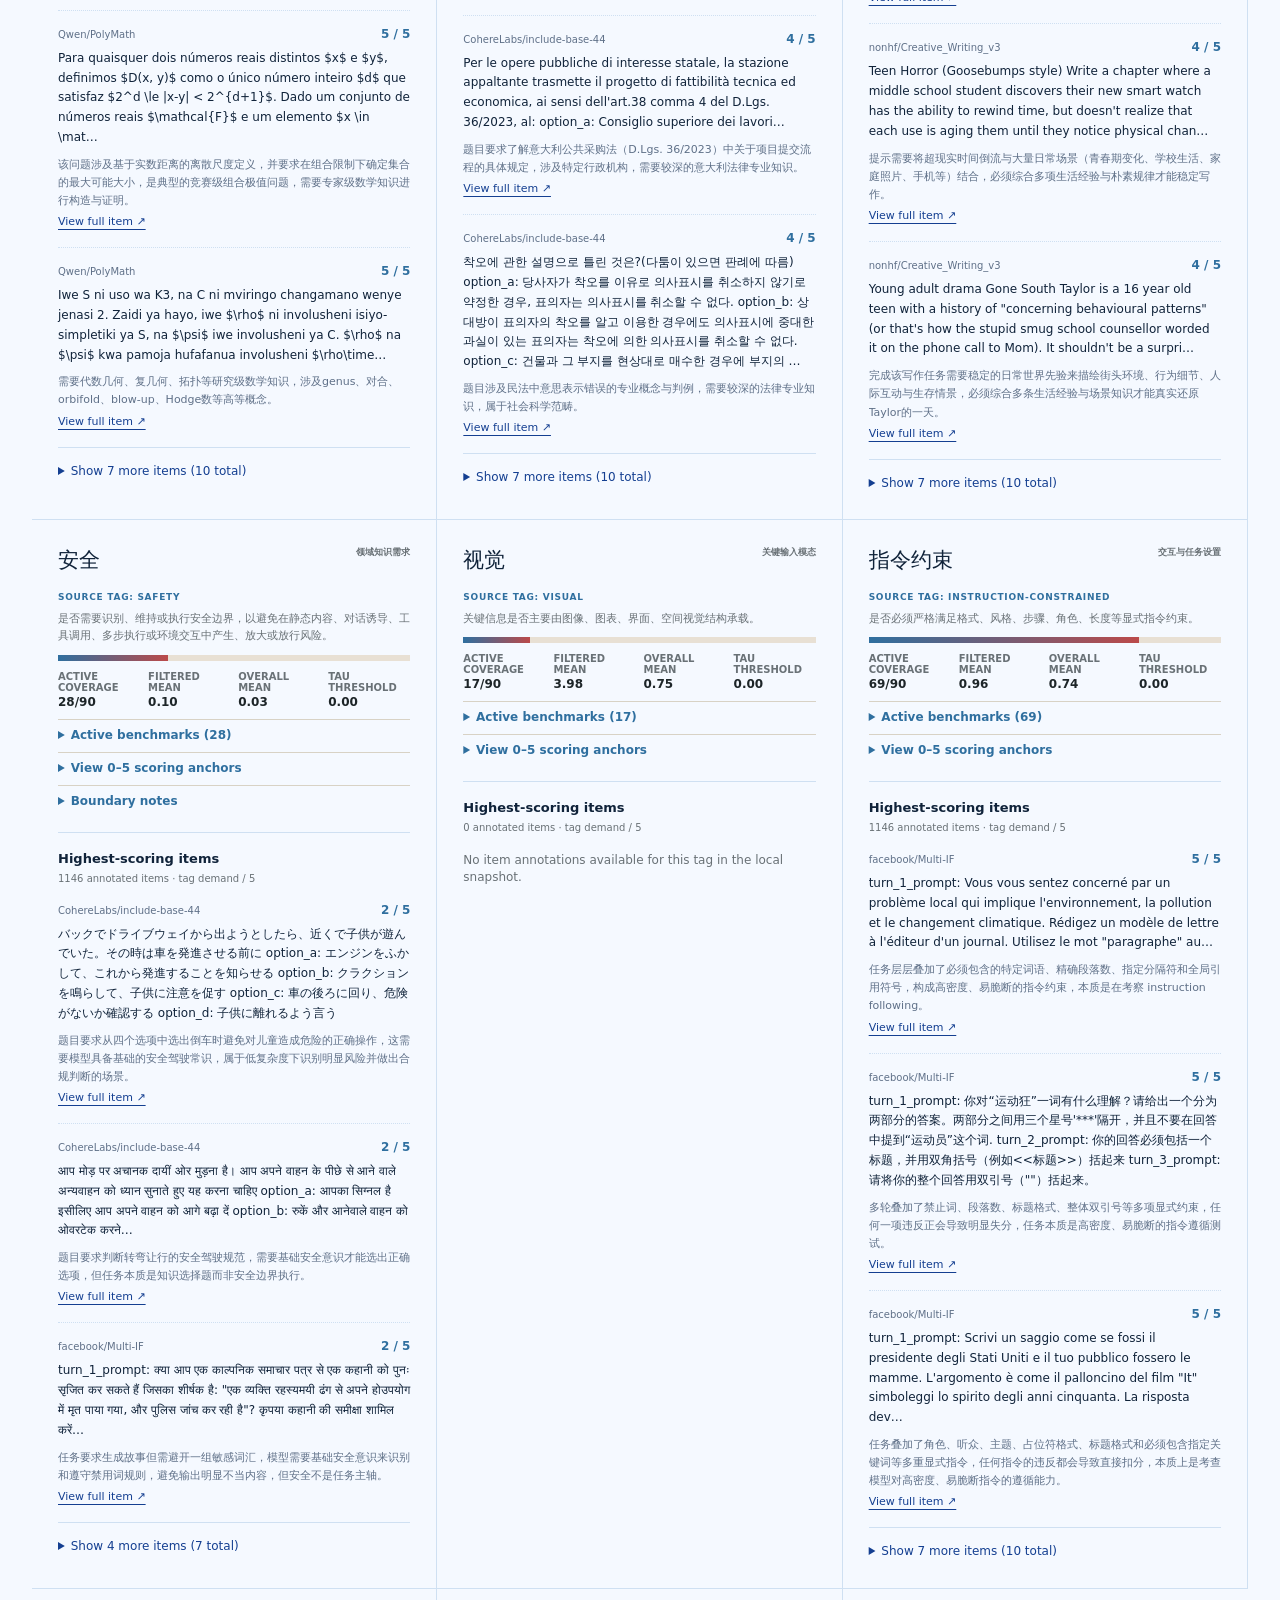
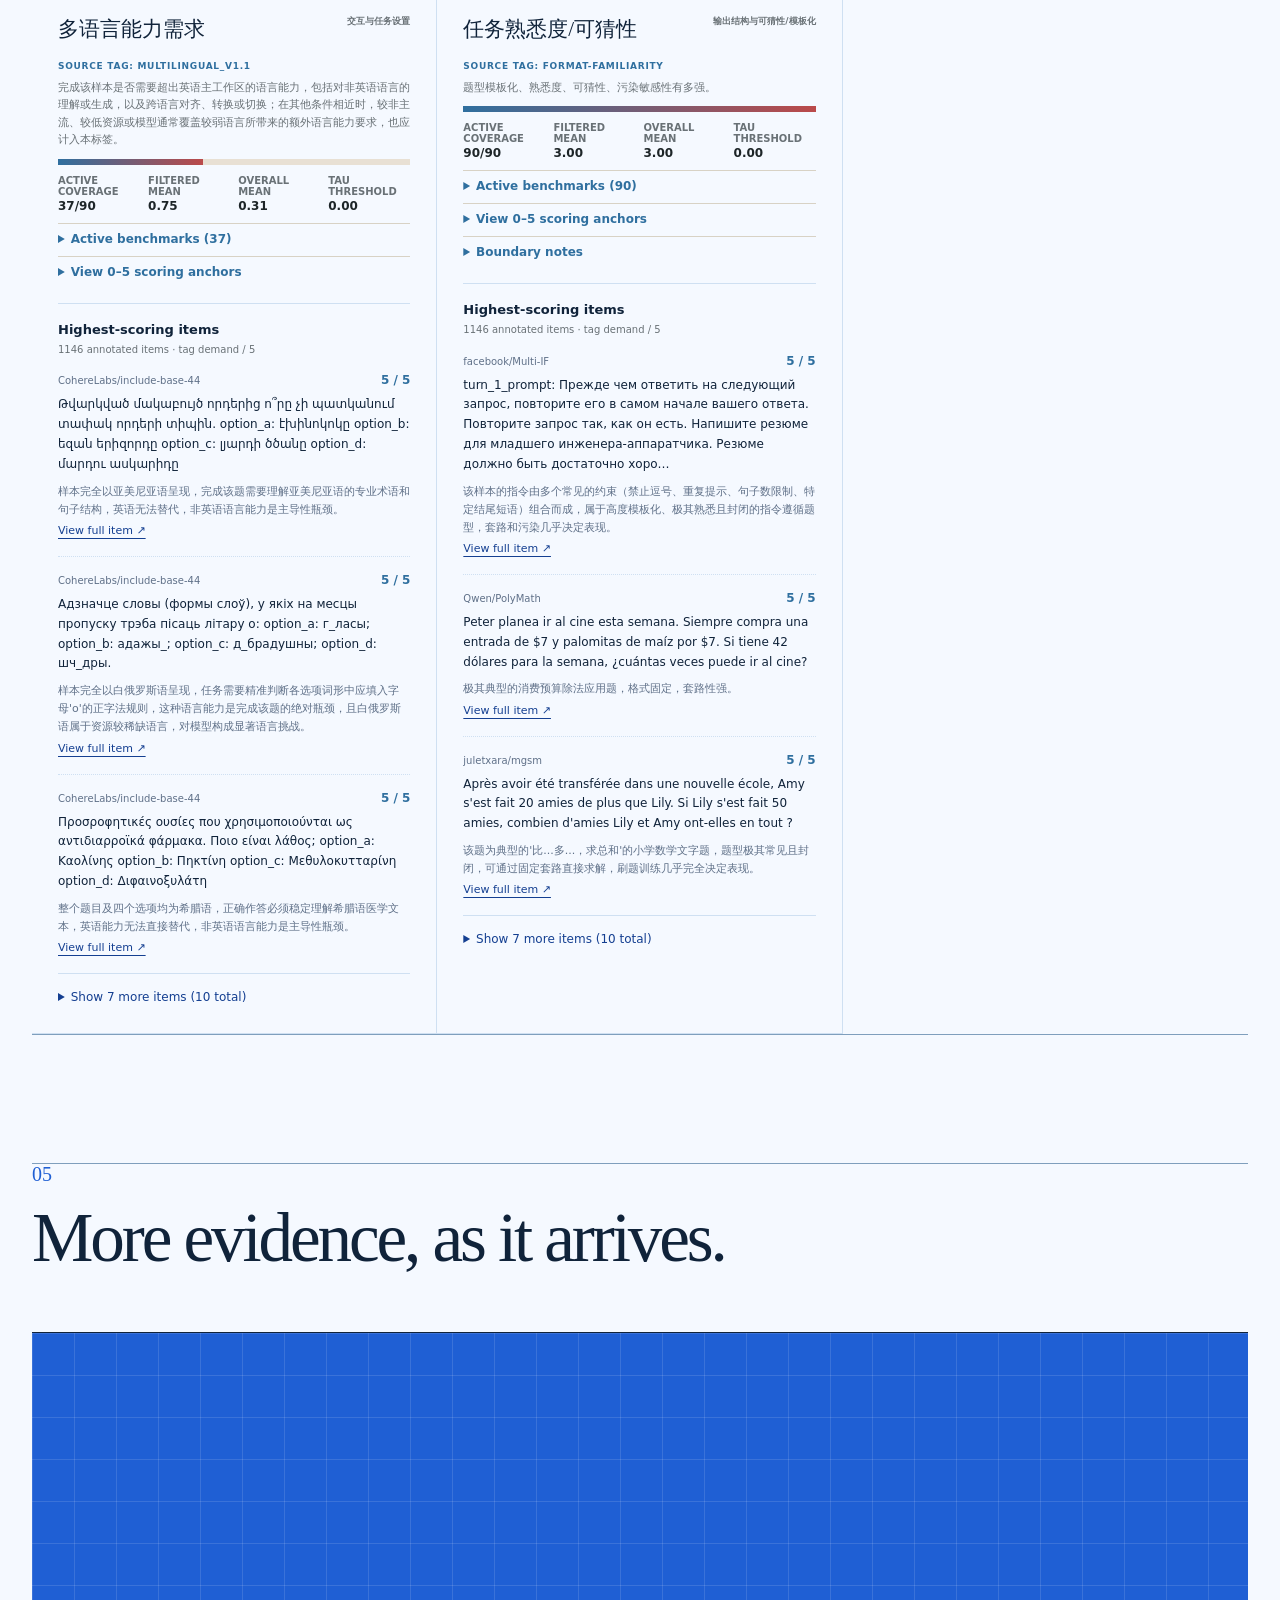
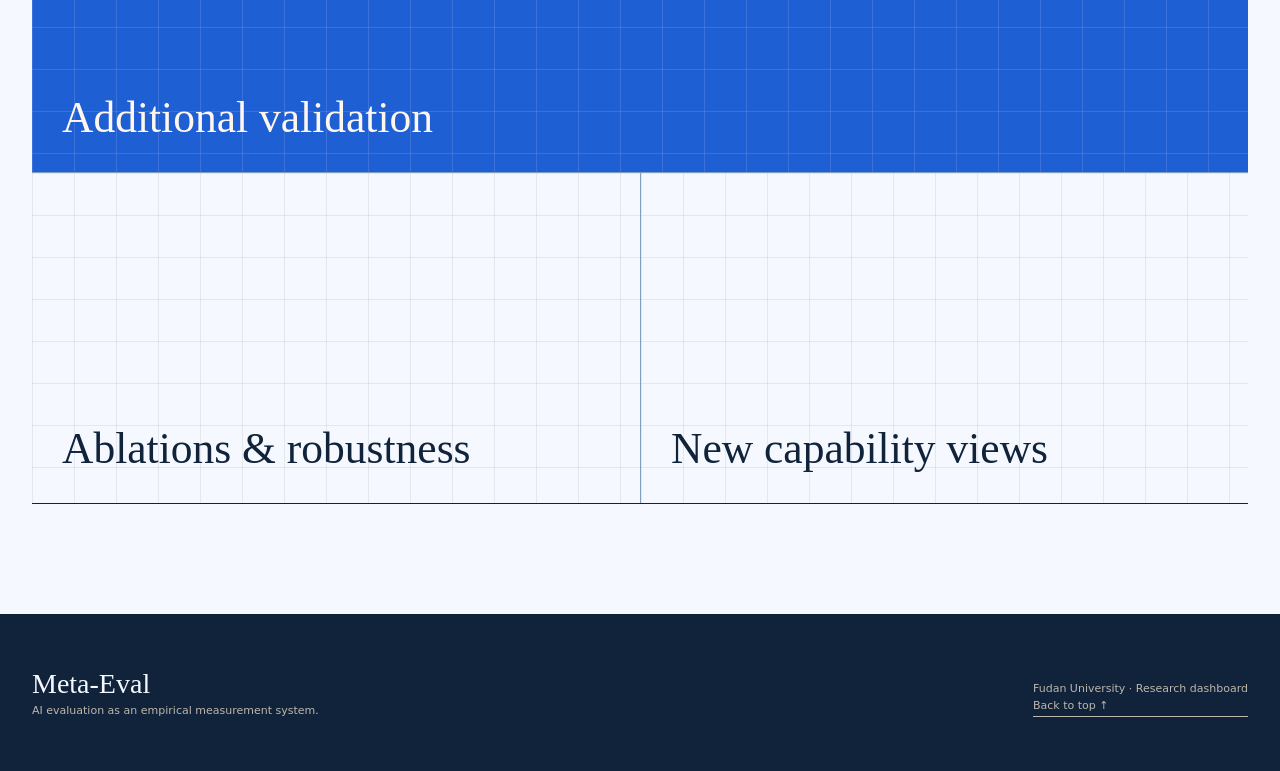
==== commit d4f5c80f: "Default benchmark difficulty to b and remove scaled option" ====
--- a/index.html
+++ b/index.html
@@ -82,8 +82,7 @@
               <label class="field compact" id="benchmarkMetricField">
                 <span>Benchmark metric</span>
                 <select id="benchmarkTimelineMetric">
-                  <option value="difficulty_b_scaled" selected>Difficulty × scale</option>
-                  <option value="difficulty_b">Difficulty b</option>
+                  <option value="difficulty_b" selected>Difficulty b</option>
                   <option value="difficulty_score">Predicted difficulty</option>
                   <option value="difficulty_weight">Difficulty weight</option>
                 </select>
